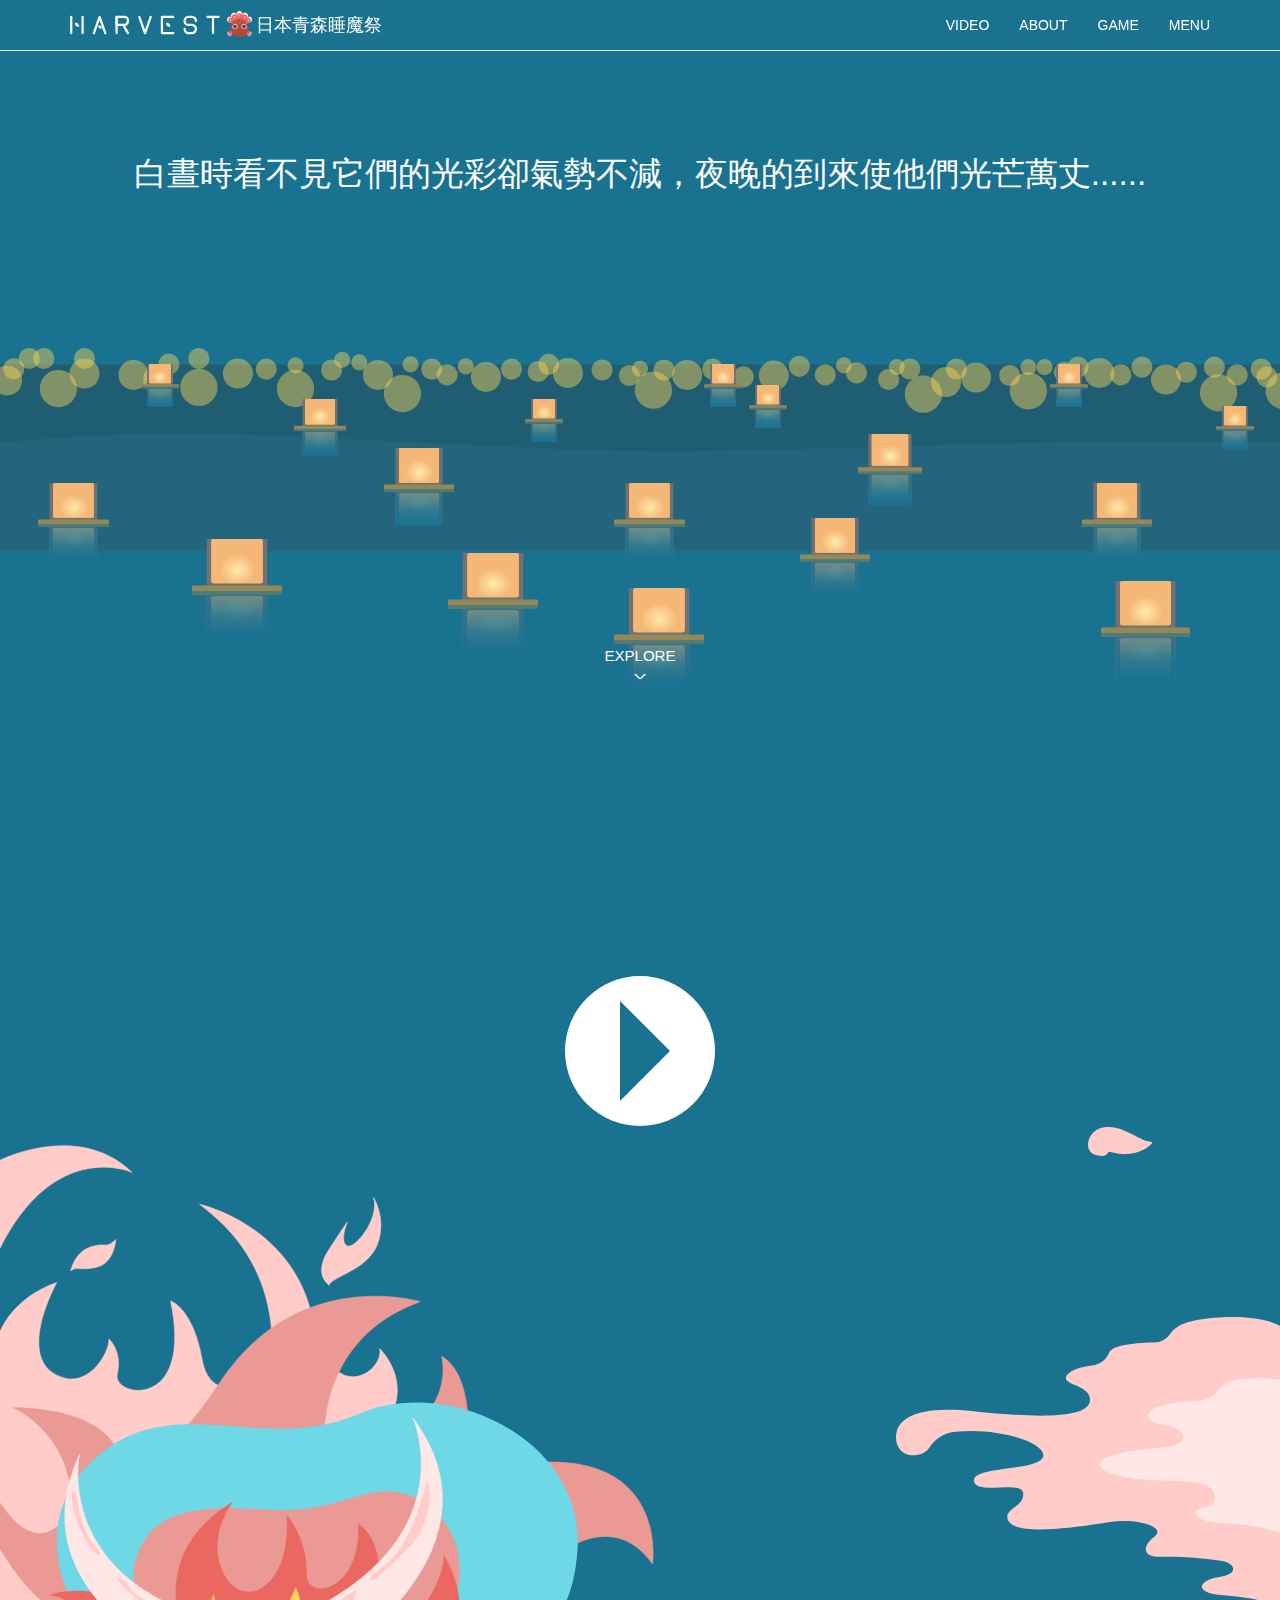
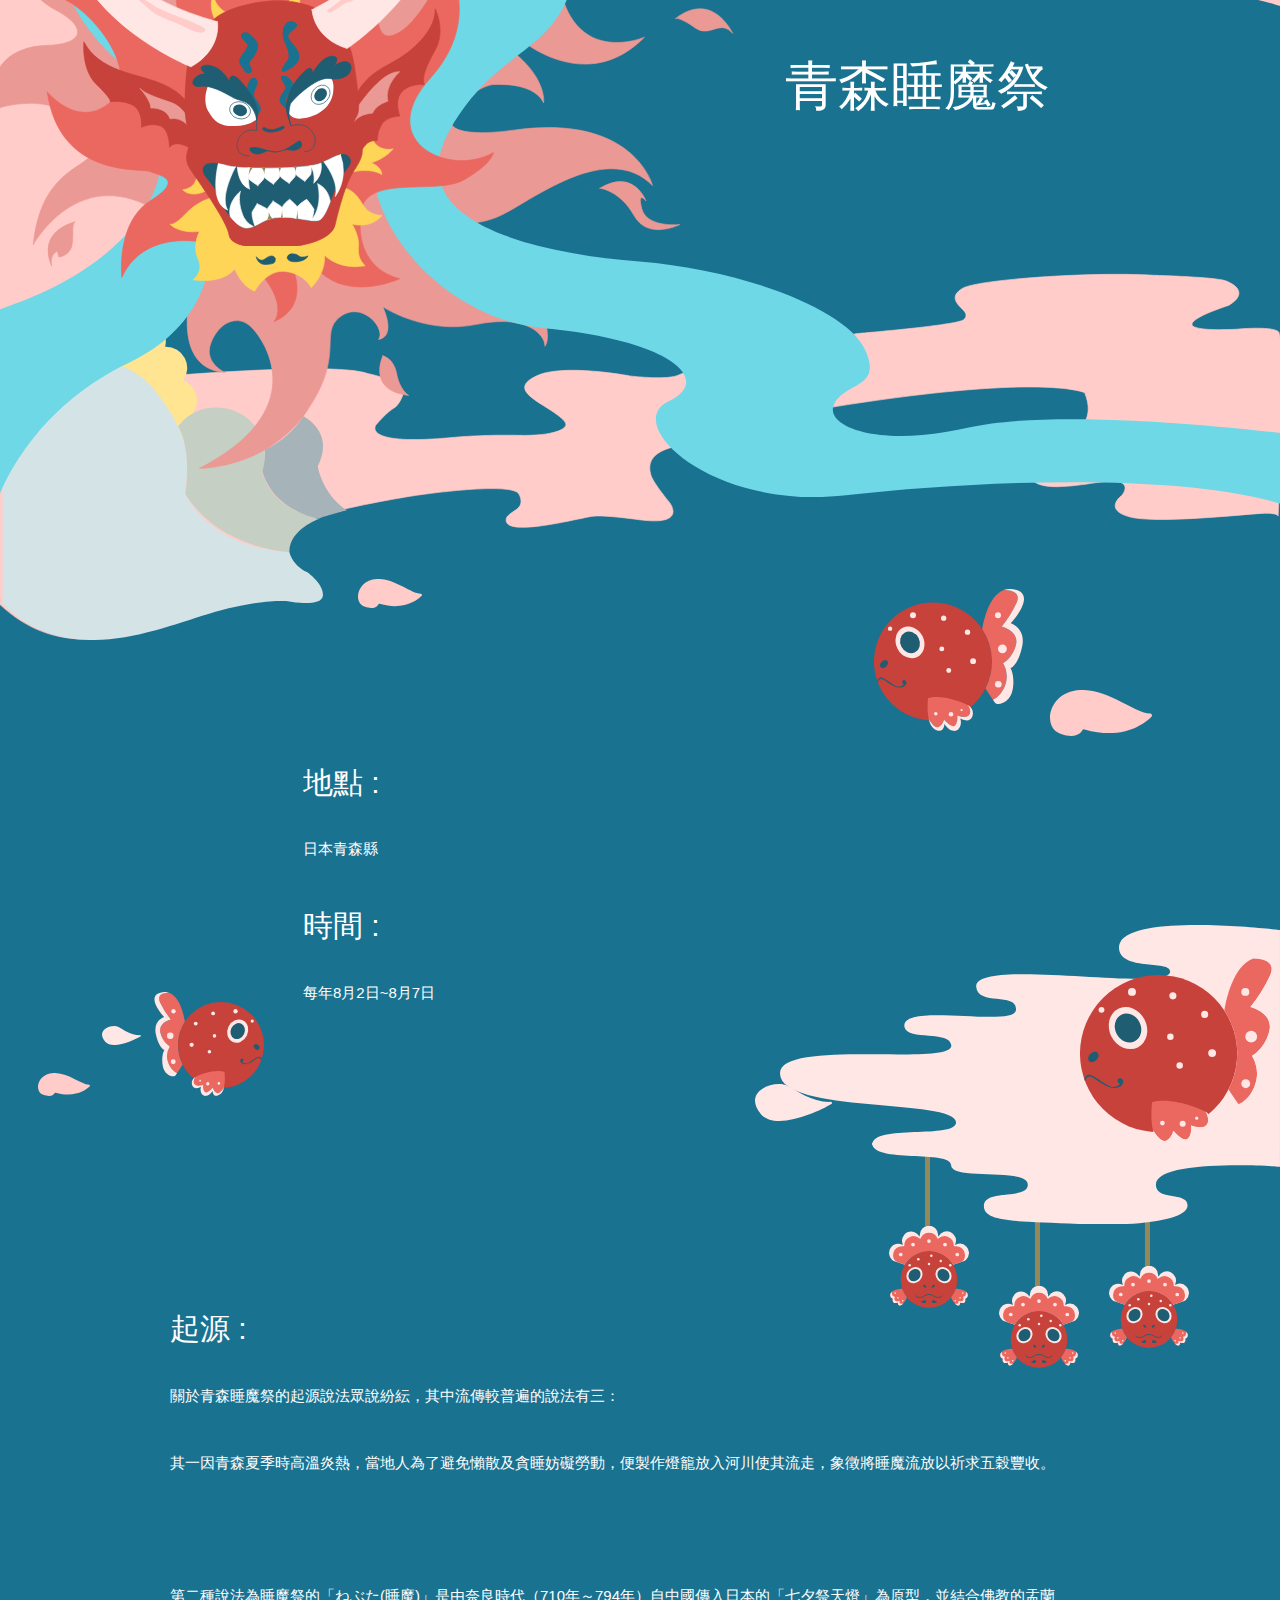
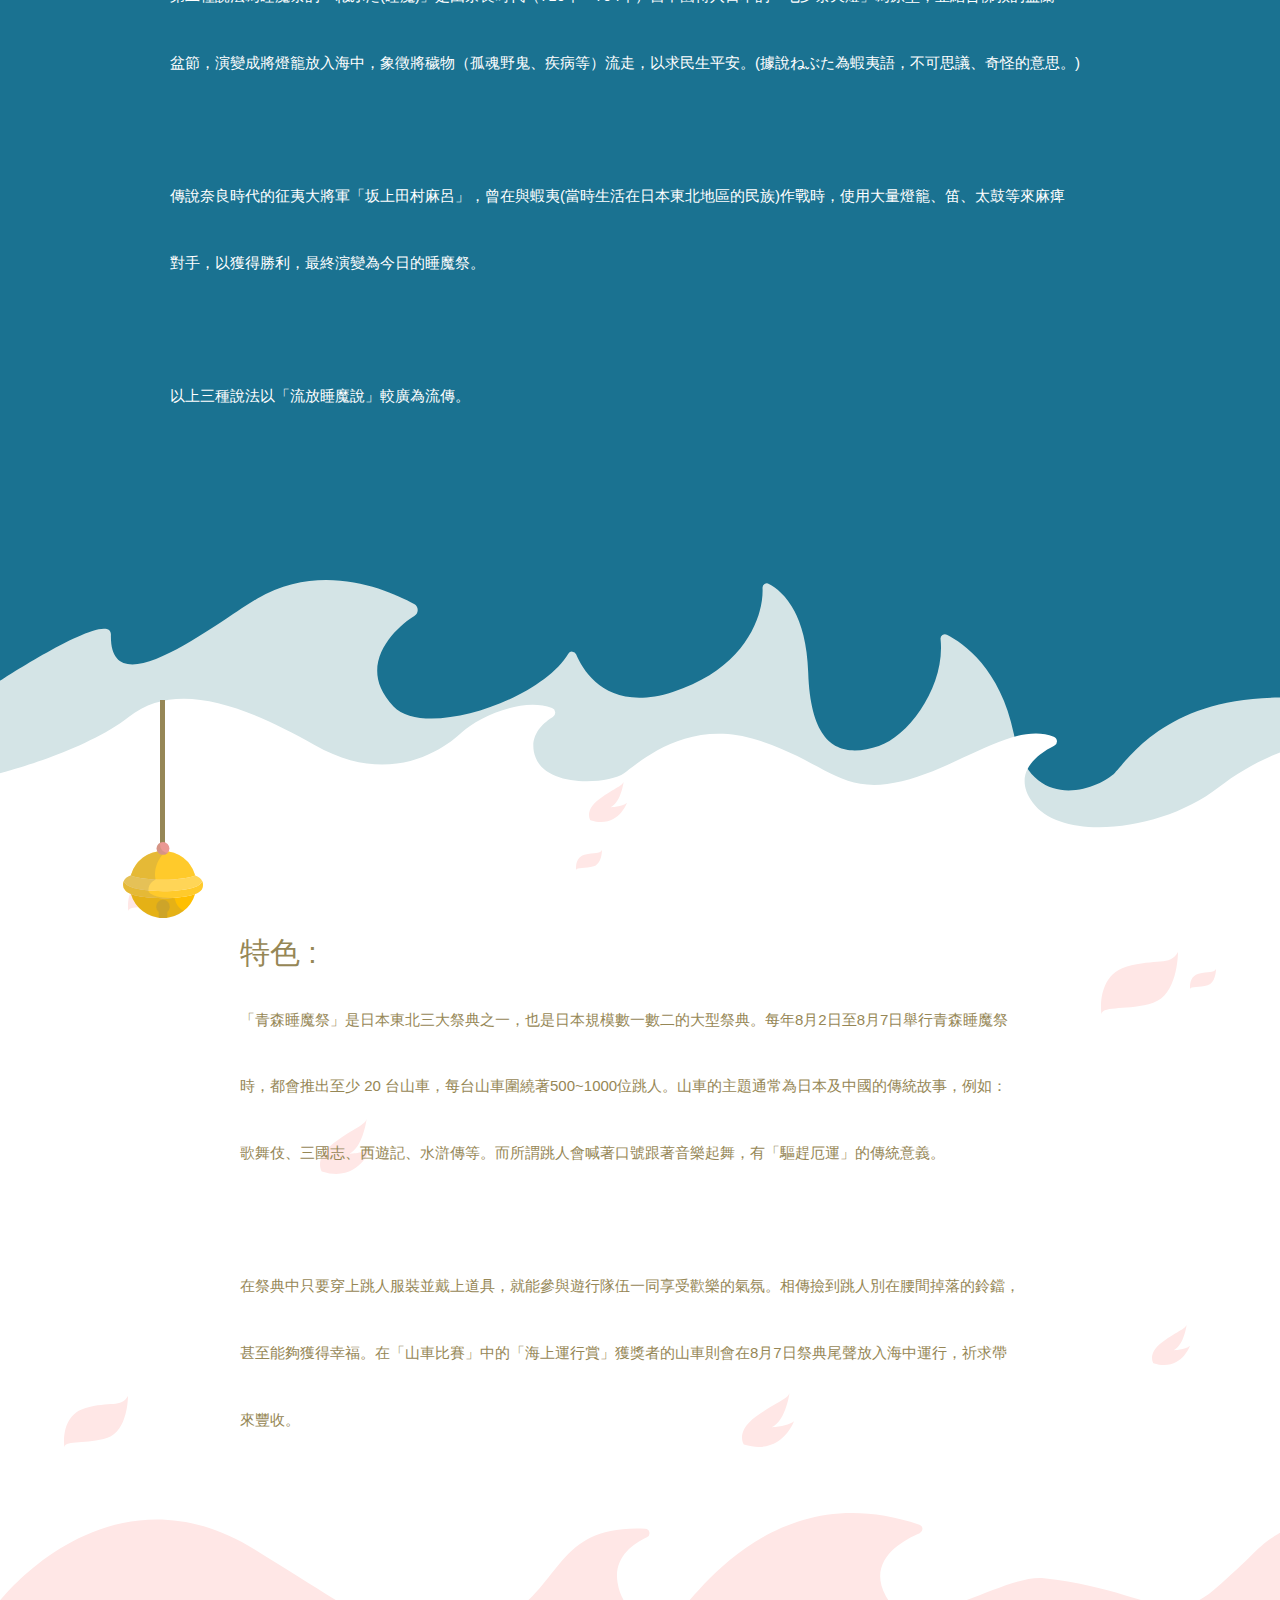
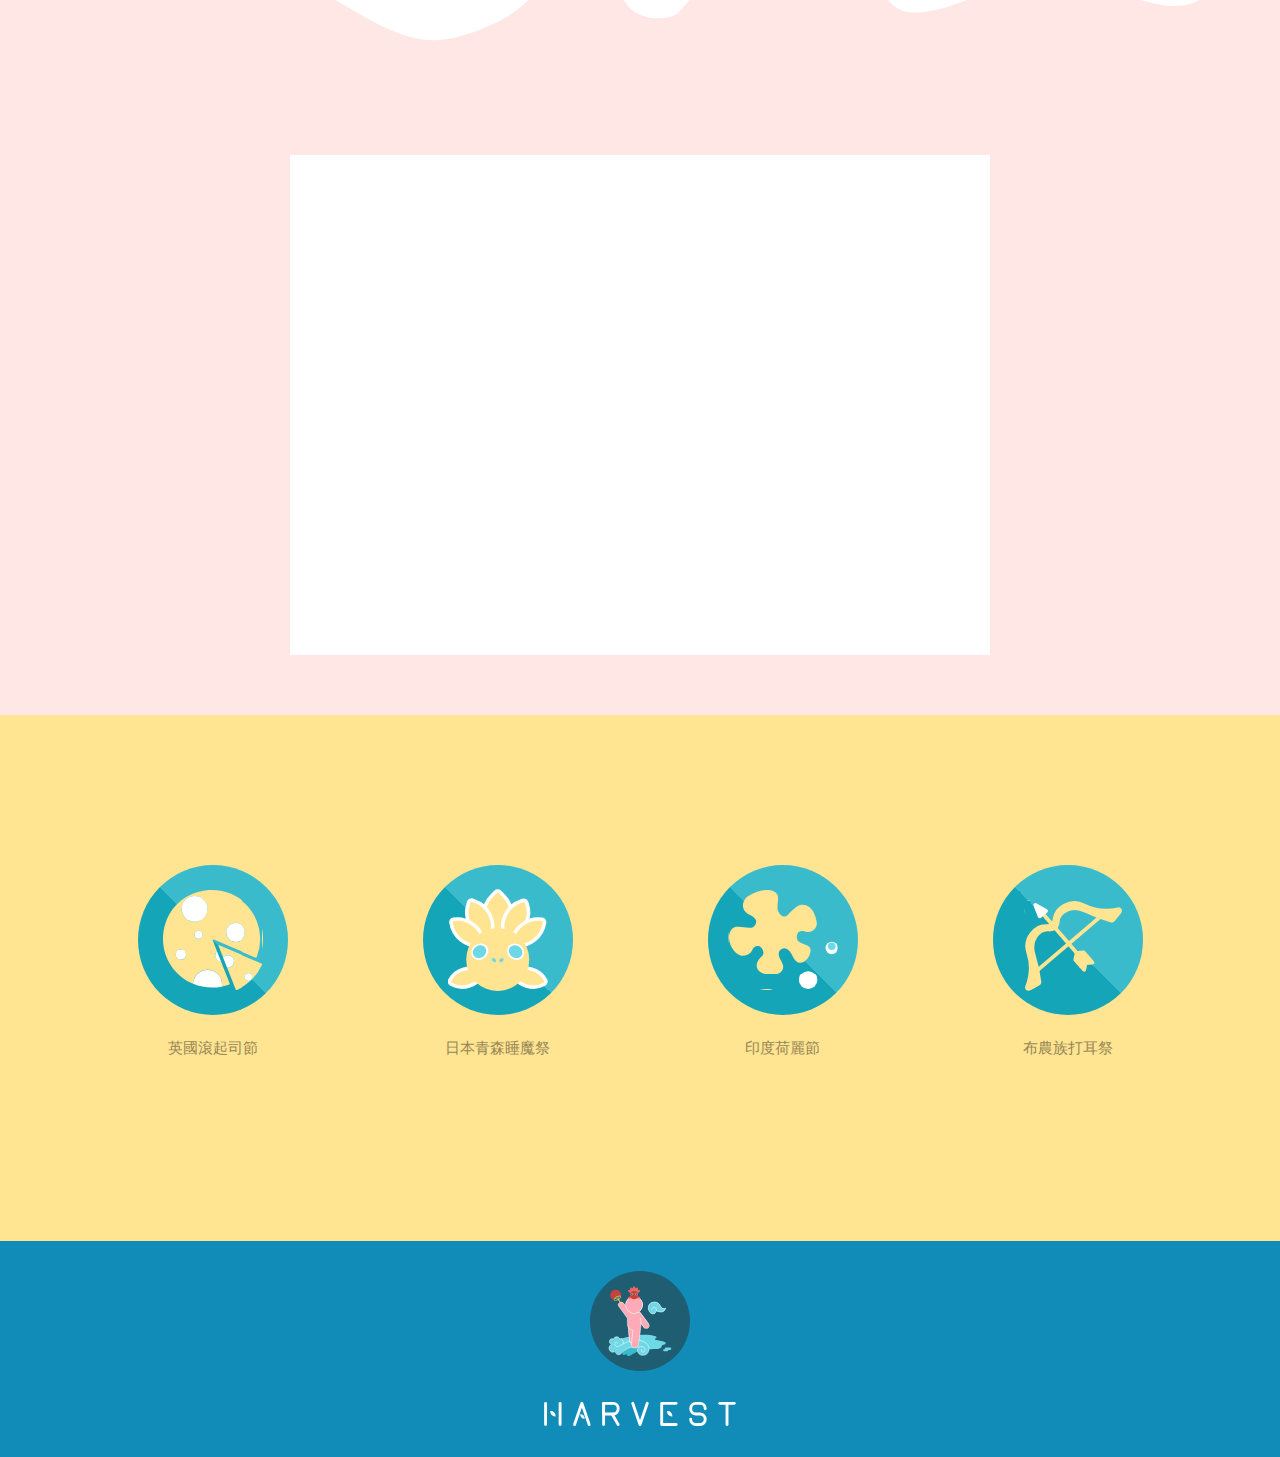
==== aptinet.html @ 7ea890f3 "harvest" ====
<!DOCTYPE html>
<html lang="en">
  <head>
    <meta charset="UTF-8"/>
    <meta name="viewport" content="width=device-width, initial-scale=1.0"/>
    <meta http-equiv="X-UA-Compatible" content="ie=edge"/>
    <title>aptinet_festival</title>
    <link rel="stylesheet" href="https://cdnjs.cloudflare.com/ajax/libs/twitter-bootstrap/3.3.7/css/bootstrap.min.css"/>
    <link rel="stylesheet" href="./style/style.css"/>
    <script src="https://cdnjs.cloudflare.com/ajax/libs/jquery/3.1.0/jquery.min.js"></script>
    <script src="https://cdnjs.cloudflare.com/ajax/libs/twitter-bootstrap/3.3.7/js/bootstrap.min.js"></script>
    <script type="text/javascript" src="./js/harvest.js"></script>
  </head>
  <body>
    <nav class="navbar navbar-default navbar-fixed-top at_top">
      <div class="container">
        <div class="navbar-header">
          <button class="navbar-toggle collapsed" type="button" data-toggle="collapse" data-target="#navbar" aria-expanded="false" aria-controls="navbar"><span class="sr-only">Toggle navigation</span><span class="icon-bar"></span><span class="icon-bar"></span><span class="icon-bar"></span></button><a class="navbar-brand" href="./index.html"><img class="logo" src="./image/logo.svg" alt=""/><img class="aptinet_logo" src="./image/goldenfish_latern.svg" alt=""/>
            <div class="festival">日本青森睡魔祭</div></a>
        </div>
        <div class="navbar-collapse collapse" id="navbar">
          <ul class="nav navbar-nav navbar-right">
            <li><a href="#section_aptinet_video">VIDEO</a></li>
            <li><a href="#section_aptinet_about">ABOUT</a><span class="sr-only">(current)</span></li>
            <li><a href="#section_aptinet_game">GAME</a></li>
            <li><a href="#section_aptinet_menu">MENU</a></li>
          </ul>
        </div>
      </div>
    </nav>
    <header id="header_aptinet_index">
      <div class="container">
        <div class="leading">白晝時看不見它們的光彩卻氣勢不減，夜晚的到來使他們光芒萬丈......</div><img class="water_latern water_latern_big w_l1" src="./image/water_latern.svg" alt=""/><img class="water_latern water_latern_big w_l2" src="./image/water_latern.svg" alt=""/><img class="water_latern water_latern_big w_l3" src="./image/water_latern.svg" alt=""/><img class="water_latern water_latern_big w_l4" src="./image/water_latern.svg" alt=""/><img class="water_latern water_latern_medium w_l5" src="./image/water_latern.svg" alt=""/><img class="water_latern water_latern_medium w_l6" src="./image/water_latern.svg" alt=""/><img class="water_latern water_latern_medium w_l7" src="./image/water_latern.svg" alt=""/><img class="water_latern water_latern_medium w_l8" src="./image/water_latern.svg" alt=""/><img class="water_latern water_latern_medium w_l9" src="./image/water_latern.svg" alt=""/><img class="water_latern water_latern_medium w_l10" src="./image/water_latern.svg" alt=""/><img class="water_latern water_latern_small w_l11" src="./image/water_latern.svg" alt=""/><img class="water_latern water_latern_small w_l12" src="./image/water_latern.svg" alt=""/><img class="water_latern water_latern_small w_l13" src="./image/water_latern.svg" alt=""/><img class="water_latern water_latern_small w_l14" src="./image/water_latern.svg" alt=""/><img class="water_latern water_latern_small w_l15" src="./image/water_latern.svg" alt=""/><img class="water_latern water_latern_small w_l16" src="./image/water_latern.svg" alt=""/><img class="water_latern water_latern_small w_l17" src="./image/water_latern.svg" alt=""/>
        <div class="explore at_top">EXPLORE</div>
      </div><img class="aptinet_header_bottom" src="./image/aptinet_header_bottom.svg" alt=""/>
    </header>
    <section id="section_aptinet_video">
      <div class="container">
        <div class="video">
          <div class="play_btn">
            <div class="tri"></div>
          </div>
        </div><img class="petal" src="./image/petal.svg" alt=""/>
      </div>
    </section>
    <section id="section_aptinet_about">
      <div class="container">
        <div class="title aptinet">青森睡魔祭</div>
      </div><img class="aptinet_about_bottom" src="./image/aptinet_about_bottom.svg" alt=""/><img class="nebutasai" src="./image/nebutasai.svg" alt=""/><img id="nebutasai_face" src="./image/nebutasai_face_right.svg" alt=""/>
    </section>
    <section id="section_aptinet_intro">
      <div class="container"><img class="petal_intro1" src="./image/petal.svg" alt=""/><img class="petal_intro2" src="./image/petal.svg" alt=""/><img class="petal_intro3" src="./image/petal.svg" alt=""/><img class="petal_intro4" src="./image/petal1.svg" alt=""/><img class="petal_intro5" src="./image/petal1.svg" alt=""/><img class="aptinet_intro_bottom" src="./image/aptinet_intro_bottom.svg" alt=""/><img class="aptinet_goldenfish_r" src="./image/aptinet_goldenfish_r.svg" alt=""/><img class="aptinet_goldenfish_r1" src="./image/aptinet_goldenfish_r.svg" alt=""/><img class="aptinet_goldenfish_l" src="./image/aptinet_goldenfish_l.svg" alt=""/>
        <div class="aptinet_intro">
          <div class="title">地點 : </div>
          <p>日本青森縣</p>
          <div class="title">時間 :</div>
          <p>每年8月2日~8月7日</p>
        </div>
      </div>
    </section>
    <section id="section_aptinet_origin">
      <div class="container">
        <div class="latern latern_first">
          <div class="rope"></div>
          <div class="bright first_bright"></div>
          <div class="bright second_bright"></div><img class="goldenfish_latern" src="./image/goldenfish_latern.svg" alt=""/>
        </div>
        <div class="latern latern_second">
          <div class="rope"></div>
          <div class="bright first_bright"></div>
          <div class="bright second_bright"></div><img class="goldenfish_latern" src="./image/goldenfish_latern.svg" alt=""/>
        </div>
        <div class="latern latern_third">
          <div class="rope"></div>
          <div class="bright first_bright"></div>
          <div class="bright second_bright"></div><img class="goldenfish_latern" src="./image/goldenfish_latern.svg" alt=""/>
        </div><img class="aptinet_origin_top" src="./image/aptinet_origin_top.svg" alt=""/>
        <div class="aptinet_origin">
          <div class="title">起源 : </div>
          <p>關於青森睡魔祭的起源說法眾說紛紜，其中流傳較普遍的說法有三：<br/>其一因青森夏季時高溫炎熱，當地人為了避免懶散及貪睡妨礙勞動，便製作燈籠放入河川使其流走，象徵將睡魔流放以祈求五穀豐收。 <br/><br/>第二種說法為睡魔祭的「ねぶた(睡魔)」是由奈良時代（710年～794年）自中國傳入日本的「七夕祭天燈」為原型，並結合佛教的盂蘭<br/>盆節，演變成將燈籠放入海中，象徵將穢物（孤魂野鬼、疾病等）流走，以求民生平安。(據說ねぶた為蝦夷語，不可思議、奇怪的意思。)<br/><br/>傳說奈良時代的征夷大將軍「坂上田村麻呂」，曾在與蝦夷(當時生活在日本東北地區的民族)作戰時，使用大量燈籠、笛、太鼓等來麻痺<br/>對手，以獲得勝利，最終演變為今日的睡魔祭。<br/><br/>以上三種說法以「流放睡魔說」較廣為流傳。</p>
        </div>
      </div><img class="aptinet_origin_bottom" src="./image/aptinet_origin_bottom.svg" alt=""/>
    </section>
    <section id="section_aptinet_feature"><img class="aptinet_feature_petal1" src="./image/aptinet_feature_petal-1.svg" alt=""/><img class="aptinet_feature_petal2" src="./image/aptinet_feature_petal-1.svg" alt=""/><img class="aptinet_feature_petal3" src="./image/aptinet_feature_petal-1.svg" alt=""/><img class="aptinet_feature_petal4" src="./image/aptinet_feature_petal-1.svg" alt=""/><img class="aptinet_feature_petal5" src="./image/aptinet_feature_petal-1.svg" alt=""/><img class="aptinet_feature_petal6" src="./image/aptinet_feature_petal-2.svg" alt=""/><img class="aptinet_feature_petal7" src="./image/aptinet_feature_petal-2.svg" alt=""/><img class="aptinet_feature_petal8" src="./image/aptinet_feature_petal-2.svg" alt=""/><img class="aptinet_feature_petal9" src="./image/aptinet_feature_petal-2.svg" alt=""/>
      <div class="aptinet_bell">
        <div class="rope_bell"></div><img class="ring_bell" src="./image/ring_bell.svg" alt=""/>
      </div>
      <div class="container">
        <div class="aptinet_feature">
          <div class="title">特色 : </div>
          <p>「青森睡魔祭」是日本東北三大祭典之一，也是日本規模數一數二的大型祭典。每年8月2日至8月7日舉行青森睡魔祭<br/>時，都會推出至少 20 台山車，每台山車圍繞著500~1000位跳人。山車的主題通常為日本及中國的傳統故事，例如：<br/>歌舞伎、三國志、西遊記、水滸傳等。而所謂跳人會喊著口號跟著音樂起舞，有「驅趕厄運」的傳統意義。<br/><br/>在祭典中只要穿上跳人服裝並戴上道具，就能參與遊行隊伍一同享受歡樂的氣氛。相傳撿到跳人別在腰間掉落的鈴鐺，<br/>甚至能夠獲得幸福。在「山車比賽」中的「海上運行賞」獲獎者的山車則會在8月7日祭典尾聲放入海中運行，祈求帶<br/>來豐收。</p>
        </div>
      </div><img class="aptinet_feature_bottom" src="./image/aptinet_feature_bottom.svg" alt=""/>
    </section>
    <section id="section_aptinet_game">
      <div class="game"></div>
    </section>
    <section id="section_aptinet_menu">
      <div class="container">
        <div class="col-sm-3"><a href="cheese.html">
            <div class="menu">
              <div class="cheese_menu"></div>
            </div></a>
          <p>英國滾起司節</p>
        </div>
        <div class="col-sm-3"><a href="aptinet.html">
            <div class="menu">
              <div class="aptinet_menu"></div>
            </div></a>
          <p>日本青森睡魔祭</p>
        </div>
        <div class="col-sm-3"><a href="holi.html">
            <div class="menu">
              <div class="holi_menu"></div>
            </div></a>
          <p>印度荷麗節</p>
        </div>
        <div class="col-sm-3"><a href="mala.html">
            <div class="menu">
              <div class="mala_menu"></div>
            </div></a>
          <p>布農族打耳祭</p>
        </div>
      </div>
    </section>
    <footer id="aptinet_footer">
      <div class="aptinet_footer_logo footer_logo"><img class="aptinet_footer" src="./image/menu_aptinet_hover-10.svg" alt=""/></div><img class="footer" src="./image/logo.svg" alt=""/>
    </footer>
  </body>
</html>
---- style/style.css ----
@charset "UTF-8";
html, body {
  margin: 0;
  overflow-x: hidden;
}

* {
  font-family: '源柔ゴシックX', sans-serif;
}

.title {
  font-size: 30px;
  line-height: 50pt;
}

p {
  font-size: 15px;
  line-height: 50pt;
}

* header#header_mala_index {
  display: block;
}

.cloud {
  position: absolute;
  -webkit-animation: cloud 5s infinite linear;
          animation: cloud 5s infinite linear;
}

header#header_cheese_index {
  background-color: #6ed8e6;
  position: relative;
  text-align: center;
}

header#header_cheese_index .cloud1 {
  width: 15%;
  top: 0%;
  -webkit-animation-delay: -0.3s;
          animation-delay: -0.3s;
}

header#header_cheese_index .cloud2 {
  width: 20%;
  top: 8%;
  -webkit-transform: rotate(180deg);
          transform: rotate(180deg);
  -webkit-animation-delay: -2s;
          animation-delay: -2s;
}

header#header_cheese_index .cloud3 {
  width: 15%;
  top: 35%;
  -webkit-animation-delay: -1s;
          animation-delay: -1s;
}

header#header_cheese_index .cheese_header_bottom {
  width: 100%;
}

.explore {
  position: absolute;
  left: 50%;
  top: 50%;
  -webkit-transform: translate(-50%, -50%);
          transform: translate(-50%, -50%);
  top: 95%;
  color: #ffffff;
  font-size: 15px;
  opacity: 0;
  -webkit-transition: 0.5s;
  transition: 0.5s;
}

.explore::after {
  content: "V";
  display: block;
  -webkit-transform: scaleX(1.2) scaleY(0.5);
          transform: scaleX(1.2) scaleY(0.5);
}

@-webkit-keyframes upin {
  0% {
    bottom: -100px;
  }
  100% {
    bottom: 0px;
  }
}

@keyframes upin {
  0% {
    bottom: -100px;
  }
  100% {
    bottom: 0px;
  }
}

.explore.at_top {
  opacity: 1;
}

.leading {
  color: #ffffff;
  padding: 150px 0px;
  font-size: 25pt;
}

nav.navbar {
  -webkit-transition: 0.5s;
  transition: 0.5s;
}

nav.navbar a {
  -webkit-transition: 0.5s;
  transition: 0.5s;
}

.navbar-default {
  background-color: #6ed8e6;
}

nav.navbar.at_top {
  background-color: transparent;
}

nav.navbar.at_top a, nav.navbar.at_top a:visited {
  color: white;
}

.navbar-brand {
  position: relative;
}

.logo {
  width: 50%;
}

.cheese_logo {
  width: 30px;
  position: absolute;
  top: 15px;
  left: 50.5%;
}

.aptinet_logo {
  width: 25px;
  position: absolute;
  top: 11px;
  left: 52%;
}

.festival {
  position: absolute;
  top: 15px;
  left: 61%;
  color: #ffffff;
}

section {
  padding: 60px;
  position: relative;
}

section#section_cheese_video {
  background-color: #6ed8e6;
  padding: 0;
}

section#section_cheese_video .cheese_video_tree_left, section#section_cheese_video .cheese_video_tree_right {
  width: 13.9%;
  position: absolute;
  bottom: -3px;
}

section#section_cheese_video .cheese_video_tree_right {
  width: 21.2%;
  right: 0;
}

.video {
  padding: 350px 0px;
}

.play_btn {
  width: 150px;
  height: 150px;
  border-radius: 50%;
  background-color: #ffffff;
  position: absolute;
  left: 50%;
  top: 50%;
  -webkit-transform: translate(-50%, -50%);
          transform: translate(-50%, -50%);
}

.play_btn .tri {
  border-right: 50px solid transparent;
  border-left: 50px solid #1a7291;
  border-bottom: 50px solid transparent;
  border-top: 50px solid transparent;
  position: absolute;
  left: 50%;
  top: 50%;
  -webkit-transform: translate(-20%, -50%);
          transform: translate(-20%, -50%);
}

section#section_cheese_about {
  background-color: #6ed8e6;
  padding: 0;
  position: relative;
}

section#section_cheese_about .cheese_about_bg {
  position: relative;
}

section#section_cheese_about .flyman {
  width: 15%;
  position: absolute;
  left: 40%;
  bottom: 40%;
}

section#section_cheese_about .cloud4 {
  width: 15%;
  top: 0;
  -webkit-animation-delay: -0.3s;
          animation-delay: -0.3s;
}

section#section_cheese_about .cloud5 {
  width: 13%;
  top: 30%;
  -webkit-animation-delay: -1s;
          animation-delay: -1s;
}

section#section_cheese_about .cloud6 {
  width: 20%;
  top: 0%;
  -webkit-animation-delay: -1.8s;
          animation-delay: -1.8s;
}

@-webkit-keyframes cloud {
  0% {
    left: 0%;
    opacity: 0;
  }
  100% {
    left: 100%;
    opacity: 1;
  }
}

@keyframes cloud {
  0% {
    left: 0%;
    opacity: 0;
  }
  100% {
    left: 100%;
    opacity: 1;
  }
}

section#section_cheese_intro {
  background-color: #6ed8e6;
  padding: 0;
}

section#section_cheese_intro .cheese_intro_bg {
  position: relative;
}

section#section_cheese_intro .cloud7 {
  width: 10%;
  -webkit-animation-delay: -1.5s;
          animation-delay: -1.5s;
}

section#section_cheese_intro .cloud8 {
  width: 15%;
  top: 25%;
  -webkit-animation-delay: -2.3s;
          animation-delay: -2.3s;
}

section#section_cheese_intro .cheese_intro_place {
  position: absolute;
  top: 10%;
  left: 20%;
  color: #ffffff;
}

section#section_cheese_intro .cheese_intro_time {
  position: absolute;
  top: 30%;
  left: 20%;
  color: #ffffff;
}

.cheese {
  position: absolute;
  width: 80px;
  height: 80px;
  border-radius: 50%;
  background-color: #ffe491;
  overflow: hidden;
}

.cheese .cheese_circle {
  border-radius: 50%;
  position: absolute;
  background-color: #eb6860;
}

.cheese .c1 {
  width: 20px;
  height: 20px;
  top: 30%;
  left: 10%;
}

.cheese .c2 {
  width: 30px;
  height: 30px;
  top: 50%;
  right: 20%;
}

.cheese .c3 {
  width: 30px;
  height: 30px;
  top: 0;
  right: 10%;
}

.cheese .line {
  position: absolute;
  left: 50%;
  top: 50%;
  -webkit-transform: translate(-50%, -50%);
          transform: translate(-50%, -50%);
  background-color: #c7423a;
  border: 5px solid #ffffff;
}

.cheese .l1 {
  width: 120px;
  height: 20px;
}

.cheese .l2 {
  width: 20px;
  height: 120px;
}

.scroll_cheese_intro {
  offset-path: path("M0,282.54s65-22.67,106.5-4c15.12,6.8,27,26.59,34.5,41.38,8.59,16.95,24.91,97,33,147.12,11.61,71.89,3,108.5,86,110.5s441.36-35.94,524-32,144.07-22,163.46-48.5,33-66,33-66,49.26-235.85,159-334.5c94.55-85,158.29,105,174,166,15.2,59.11,60.85,226.21,99.49,74.56,4.14-16.22,13.73-29.59,24.07-37.56,26.14-20.16,74.5-10.5,84.52,48.38,1,5.61,3.55,10.82,5.21,16.27,3.22,10.63,18.17,49.68,64.1,50");
  offset-distance: 0%;
  -webkit-animation: scroll_cheese_intro 5s infinite alternate linear;
          animation: scroll_cheese_intro 5s infinite alternate linear;
}

@-webkit-keyframes scroll_cheese_intro {
  0% {
    offset-distance: 0%;
  }
  100% {
    offset-distance: 100%;
    -webkit-transform: rotate(1800deg);
            transform: rotate(1800deg);
  }
}

@keyframes scroll_cheese_intro {
  0% {
    offset-distance: 0%;
  }
  100% {
    offset-distance: 100%;
    -webkit-transform: rotate(1800deg);
            transform: rotate(1800deg);
  }
}

section#section__cheese_origin {
  background-color: #1a7291;
  position: relative;
}

section#section__cheese_origin .cheese_origin {
  color: #ffffff;
  padding: 150px;
}

section#section__cheese_origin .cheese_origin_castle {
  position: absolute;
  width: 90%;
  bottom: 0;
  right: 0;
}

section#section__cheese_origin .scroll_cheese_origin {
  -webkit-animation: scroll_cheese_origin 4s infinite linear;
          animation: scroll_cheese_origin 4s infinite linear;
}

@-webkit-keyframes scroll_cheese_origin {
  0% {
    right: 10%;
    top: 12%;
    -webkit-transform: rotate(0deg);
            transform: rotate(0deg);
  }
  20% {
    right: 30%;
    top: 28%;
    -webkit-transform: rotate(-360deg);
            transform: rotate(-360deg);
  }
  40% {
    right: 10%;
    top: 35%;
    -webkit-transform: rotate(0deg);
            transform: rotate(0deg);
  }
  60% {
    right: 35%;
    top: 58%;
    -webkit-transform: rotate(-360deg);
            transform: rotate(-360deg);
  }
  62% {
    right: 35%;
    top: 61%;
  }
  80% {
    right: 20%;
    top: 73%;
    -webkit-transform: rotate(0deg);
            transform: rotate(0deg);
  }
  100% {
    right: -10%;
    top: 75%;
    -webkit-transform: rotate(540deg);
            transform: rotate(540deg);
  }
}

@keyframes scroll_cheese_origin {
  0% {
    right: 10%;
    top: 12%;
    -webkit-transform: rotate(0deg);
            transform: rotate(0deg);
  }
  20% {
    right: 30%;
    top: 28%;
    -webkit-transform: rotate(-360deg);
            transform: rotate(-360deg);
  }
  40% {
    right: 10%;
    top: 35%;
    -webkit-transform: rotate(0deg);
            transform: rotate(0deg);
  }
  60% {
    right: 35%;
    top: 58%;
    -webkit-transform: rotate(-360deg);
            transform: rotate(-360deg);
  }
  62% {
    right: 35%;
    top: 61%;
  }
  80% {
    right: 20%;
    top: 73%;
    -webkit-transform: rotate(0deg);
            transform: rotate(0deg);
  }
  100% {
    right: -10%;
    top: 75%;
    -webkit-transform: rotate(540deg);
            transform: rotate(540deg);
  }
}

section#section_cheese_feature {
  background-color: #1a7291;
  color: #ffffff;
}

section#section_cheese_feature .cheese_feature_top {
  position: absolute;
  top: -2.3px;
  right: 0;
  width: 90%;
}

section#section_cheese_feature .cheese_feature {
  margin: 10%;
  padding: 0px 120px;
}

section#section_cheese_feature .scroll_cheese_feature {
  -webkit-animation: scroll_cheese_feature 4s infinite alternate linear;
          animation: scroll_cheese_feature 4s infinite alternate linear;
}

@-webkit-keyframes scroll_cheese_feature {
  0% {
    left: 0%;
    bottom: 0%;
    -webkit-transform: rotate(0deg);
            transform: rotate(0deg);
  }
  100% {
    left: 100%;
    bottom: 0%;
    -webkit-transform: rotate(1800deg);
            transform: rotate(1800deg);
  }
}

@keyframes scroll_cheese_feature {
  0% {
    left: 0%;
    bottom: 0%;
    -webkit-transform: rotate(0deg);
            transform: rotate(0deg);
  }
  100% {
    left: 100%;
    bottom: 0%;
    -webkit-transform: rotate(1800deg);
            transform: rotate(1800deg);
  }
}

section#section_cheese_feature .cheese_feature_bottom {
  position: absolute;
  bottom: 0;
  left: 0;
  width: 100%;
}

section#section_cheese_game {
  background-color: #ffe7e6;
}

.game {
  width: 700px;
  height: 500px;
  background-color: #ffffff;
  margin-right: auto;
  margin-left: auto;
}

section#section_cheese_menu {
  background-color: #6ed8e6;
  padding: 150px;
}

.menu {
  position: relative;
  width: 150px;
  height: 150px;
  background: linear-gradient(45deg, #14a5b8 50%, #39bbcc 50%, #39bbcc 100%);
  border-radius: 50%;
  cursor: pointer;
  margin-right: auto;
  margin-left: auto;
}

.cheese_menu {
  position: absolute;
  left: 50%;
  top: 50%;
  -webkit-transform: translate(-50%, -50%);
          transform: translate(-50%, -50%);
  width: 100px;
  height: 100px;
  background-image: url(../image/menu_cheese-10.svg);
  -webkit-transition-duration: 0.3s;
          transition-duration: 0.3s;
}

.aptinet_menu {
  position: absolute;
  left: 50%;
  top: 50%;
  -webkit-transform: translate(-50%, -50%);
          transform: translate(-50%, -50%);
  width: 100px;
  height: 102px;
  background-image: url(../image/menu_aptinet-10.svg);
  -webkit-transition-duration: 0.3s;
          transition-duration: 0.3s;
}

.holi_menu {
  position: absolute;
  left: 50%;
  top: 50%;
  -webkit-transform: translate(-50%, -50%);
          transform: translate(-50%, -50%);
  width: 109px;
  height: 100px;
  background-image: url(../image/menu_holi-10.svg);
  -webkit-transition-duration: 0.3s;
          transition-duration: 0.3s;
}

.mala_menu {
  position: absolute;
  top: 60%;
  left: 60%;
  -webkit-transform: translate(-60%, -60%);
          transform: translate(-60%, -60%);
  width: 97px;
  height: 90.5px;
  background-image: url(../image/menu_mala-10.svg);
  -webkit-transition-duration: 0.3s;
          transition-duration: 0.3s;
}

.col-sm-3 {
  text-align: center;
  color: #ffffff;
}

.col-sm-3:hover .cheese_menu {
  width: 110px;
  height: 86px;
  background-image: url(../image/menu_cheese_hover-10.svg);
}

.col-sm-3:hover .aptinet_menu {
  left: 53%;
  width: 89px;
  height: 100px;
  background-image: url(../image/menu_aptinet_hover-10.svg);
}

.col-sm-3:hover .holi_menu {
  width: 130px;
  height: 70px;
  background-image: url(../image/menu_holi_hover-10.svg);
}

.col-sm-3:hover .mala_menu {
  position: absolute;
  left: 50%;
  top: 50%;
  -webkit-transform: translate(-50%, -50%);
          transform: translate(-50%, -50%);
  width: 67px;
  height: 108px;
  background-image: url(../image/menu_mala_hover-10.svg);
}

footer#footer_cheese {
  background-color: #ffe491;
  position: relative;
  padding-top: 30px;
}

.cheese_footer_logo {
  background-color: #6ed8e6;
}

.footer_logo {
  position: relative;
  width: 100px;
  height: 100px;
  background-color: #14a5b8;
  border-radius: 50%;
  margin-right: auto;
  margin-left: auto;
}

.cheese_footer {
  width: 70px;
  height: 70px;
  position: absolute;
  left: 50%;
  top: 50%;
  -webkit-transform: translate(-50%, -50%);
          transform: translate(-50%, -50%);
}

.footer {
  margin: 30px 50%;
  -webkit-transform: translateX(-50%);
          transform: translateX(-50%);
  width: 15%;
}

header#header_aptinet_index {
  background-color: #1a7291;
  position: relative;
  text-align: center;
}

header#header_aptinet_index .leading {
  padding: 150px 0px;
}

header#header_aptinet_index .aptinet_header_bottom {
  width: 100%;
  margin-bottom: 150px;
}

header#header_aptinet_index .water_latern {
  position: absolute;
}

header#header_aptinet_index .water_latern_big {
  width: 7%;
}

header#header_aptinet_index .water_latern_medium {
  width: 5.5%;
}

header#header_aptinet_index .water_latern_small {
  width: 3%;
}

header#header_aptinet_index .w_l1 {
  left: 15%;
  bottom: 9%;
}

header#header_aptinet_index .w_l2 {
  left: 35%;
  bottom: 7%;
}

header#header_aptinet_index .w_l3 {
  left: 48%;
  bottom: 2%;
}

header#header_aptinet_index .w_l4 {
  right: 7%;
  bottom: 3%;
}

header#header_aptinet_index .w_l5 {
  left: 3%;
  bottom: 20%;
}

header#header_aptinet_index .w_l6 {
  left: 30%;
  bottom: 25%;
}

header#header_aptinet_index .w_l7 {
  left: 48%;
  bottom: 20%;
}

header#header_aptinet_index .w_l8 {
  right: 32%;
  bottom: 15%;
}

header#header_aptinet_index .w_l9 {
  width: 5%;
  right: 28%;
  bottom: 28%;
}

header#header_aptinet_index .w_l10 {
  right: 10%;
  bottom: 20%;
}

header#header_aptinet_index .w_l11 {
  left: 11%;
  bottom: 42%;
}

header#header_aptinet_index .w_l12 {
  width: 4%;
  left: 23%;
  bottom: 35%;
}

header#header_aptinet_index .w_l13 {
  left: 41%;
  bottom: 37%;
}

header#header_aptinet_index .w_l14 {
  right: 42%;
  bottom: 42%;
}

header#header_aptinet_index .w_l15 {
  right: 38.5%;
  bottom: 39%;
}

header#header_aptinet_index .w_l16 {
  right: 15%;
  bottom: 42%;
}

header#header_aptinet_index .w_l17 {
  right: 2%;
  bottom: 36%;
}

section#section_aptinet_video {
  background-color: #1a7291;
  padding: 0;
}

section#section_aptinet_video .petal {
  width: 5%;
  position: absolute;
  right: 10%;
  bottom: 35%;
}

section#section_aptinet_about {
  background-color: #1a7291;
  position: relative;
  padding: 0;
}

section#section_aptinet_about .aptinet {
  position: absolute;
  color: #ffffff;
  font-size: 40pt;
  right: 18%;
  top: 30%;
}

section#section_aptinet_about .aptinet_about_bottom {
  position: absolute;
  width: 30%;
  right: 0;
  top: -10%;
}

section#section_aptinet_about .nebutasai {
  margin-top: -20%;
  width: 100%;
}

section#section_aptinet_about #nebutasai_face {
  position: absolute;
  width: 30%;
  left: 5%;
  top: 2%;
}

section#section_aptinet_intro {
  background-color: #1a7291;
  position: relative;
}

section#section_aptinet_intro .petal_intro1 {
  width: 5%;
  position: absolute;
  top: -12%;
  left: 28%;
}

section#section_aptinet_intro .petal_intro2 {
  width: 8%;
  position: absolute;
  top: 10%;
  right: 10%;
}

section#section_aptinet_intro .petal_intro3 {
  width: 4%;
  position: absolute;
  left: 3%;
  bottom: 10%;
}

section#section_aptinet_intro .petal_intro4 {
  width: 3%;
  position: absolute;
  left: 8%;
  bottom: 20%;
}

section#section_aptinet_intro .petal_intro5 {
  width: 6%;
  position: absolute;
  right: 35%;
  bottom: 5%;
}

section#section_aptinet_intro .aptinet_goldenfish_r {
  position: absolute;
  top: -10%;
  right: 20%;
  width: 150px;
  -webkit-animation: goldenfish_r 6s infinite linear;
          animation: goldenfish_r 6s infinite linear;
}

section#section_aptinet_intro .aptinet_goldenfish_r1 {
  position: absolute;
  bottom: 0%;
  right: 0;
  width: 200px;
  -webkit-animation: goldenfish_r 6s infinite linear;
          animation: goldenfish_r 6s infinite linear;
  -webkit-animation-delay: -8.5s;
          animation-delay: -8.5s;
}

section#section_aptinet_intro .aptinet_goldenfish_l {
  position: absolute;
  width: 110px;
  left: 12%;
  bottom: 10%;
  -webkit-animation: goldenfish_l 5s infinite linear;
          animation: goldenfish_l 5s infinite linear;
  -webkit-animation-delay: -0.8s;
          animation-delay: -0.8s;
}

section#section_aptinet_intro .aptinet_intro {
  position: relative;
  color: #ffffff;
  padding: 50px 20%;
}

section#section_aptinet_intro .aptinet_intro_bottom {
  position: absolute;
  right: 0;
  bottom: 0;
  width: 500px;
}

@-webkit-keyframes goldenfish_r {
  0% {
    right: 0;
    -webkit-transform: translateY(0px);
            transform: translateY(0px);
  }
  10% {
    -webkit-transform: translateY(10px);
            transform: translateY(10px);
  }
  20% {
    -webkit-transform: translateY(0px);
            transform: translateY(0px);
  }
  30% {
    -webkit-transform: translateY(10px);
            transform: translateY(10px);
  }
  40% {
    -webkit-transform: translateY(0px);
            transform: translateY(0px);
  }
  50% {
    -webkit-transform: translateY(10px);
            transform: translateY(10px);
  }
  60% {
    -webkit-transform: translateY(0px);
            transform: translateY(0px);
  }
  70% {
    -webkit-transform: translateY(10px);
            transform: translateY(10px);
  }
  80% {
    -webkit-transform: translateY(0px);
            transform: translateY(0px);
  }
  90% {
    -webkit-transform: translateY(10px);
            transform: translateY(10px);
  }
  100% {
    right: 100%;
    -webkit-transform: translateY(0px);
            transform: translateY(0px);
  }
}

@keyframes goldenfish_r {
  0% {
    right: 0;
    -webkit-transform: translateY(0px);
            transform: translateY(0px);
  }
  10% {
    -webkit-transform: translateY(10px);
            transform: translateY(10px);
  }
  20% {
    -webkit-transform: translateY(0px);
            transform: translateY(0px);
  }
  30% {
    -webkit-transform: translateY(10px);
            transform: translateY(10px);
  }
  40% {
    -webkit-transform: translateY(0px);
            transform: translateY(0px);
  }
  50% {
    -webkit-transform: translateY(10px);
            transform: translateY(10px);
  }
  60% {
    -webkit-transform: translateY(0px);
            transform: translateY(0px);
  }
  70% {
    -webkit-transform: translateY(10px);
            transform: translateY(10px);
  }
  80% {
    -webkit-transform: translateY(0px);
            transform: translateY(0px);
  }
  90% {
    -webkit-transform: translateY(10px);
            transform: translateY(10px);
  }
  100% {
    right: 100%;
    -webkit-transform: translateY(0px);
            transform: translateY(0px);
  }
}

@-webkit-keyframes goldenfish_l {
  0% {
    left: 0%;
    top: 30%;
    -webkit-transform: translateY(0px);
            transform: translateY(0px);
  }
  10% {
    -webkit-transform: translateY(10px);
            transform: translateY(10px);
  }
  20% {
    -webkit-transform: translateY(0px);
            transform: translateY(0px);
  }
  30% {
    -webkit-transform: translateY(10px);
            transform: translateY(10px);
  }
  40% {
    -webkit-transform: translateY(0px);
            transform: translateY(0px);
  }
  50% {
    top: 40%;
    -webkit-transform: translateY(10px);
            transform: translateY(10px);
  }
  60% {
    -webkit-transform: translateY(0px);
            transform: translateY(0px);
  }
  70% {
    -webkit-transform: translateY(10px);
            transform: translateY(10px);
  }
  80% {
    -webkit-transform: translateY(0px);
            transform: translateY(0px);
  }
  90% {
    -webkit-transform: translateY(10px);
            transform: translateY(10px);
  }
  100% {
    top: 45%;
    left: 100%;
    -webkit-transform: translateY(0px);
            transform: translateY(0px);
  }
}

@keyframes goldenfish_l {
  0% {
    left: 0%;
    top: 30%;
    -webkit-transform: translateY(0px);
            transform: translateY(0px);
  }
  10% {
    -webkit-transform: translateY(10px);
            transform: translateY(10px);
  }
  20% {
    -webkit-transform: translateY(0px);
            transform: translateY(0px);
  }
  30% {
    -webkit-transform: translateY(10px);
            transform: translateY(10px);
  }
  40% {
    -webkit-transform: translateY(0px);
            transform: translateY(0px);
  }
  50% {
    top: 40%;
    -webkit-transform: translateY(10px);
            transform: translateY(10px);
  }
  60% {
    -webkit-transform: translateY(0px);
            transform: translateY(0px);
  }
  70% {
    -webkit-transform: translateY(10px);
            transform: translateY(10px);
  }
  80% {
    -webkit-transform: translateY(0px);
            transform: translateY(0px);
  }
  90% {
    -webkit-transform: translateY(10px);
            transform: translateY(10px);
  }
  100% {
    top: 45%;
    left: 100%;
    -webkit-transform: translateY(0px);
            transform: translateY(0px);
  }
}

section#section_aptinet_origin {
  background-color: #1a7291;
  color: #ffffff;
  position: relative;
  padding: 0px;
}

section#section_aptinet_origin .aptinet_origin_top {
  position: absolute;
  width: 408px;
  right: 0;
  top: -3px;
}

section#section_aptinet_origin .latern_first {
  right: 350px;
  top: 0%;
}

section#section_aptinet_origin .latern_second {
  right: 240px;
  top: 60px;
}

section#section_aptinet_origin .latern_third {
  right: 130px;
  top: 40px;
}

section#section_aptinet_origin .latern {
  position: absolute;
  cursor: pointer;
}

section#section_aptinet_origin .latern .rope {
  width: 5px;
  height: 80px;
  background-color: #968756;
}

section#section_aptinet_origin .latern .bright {
  width: 60px;
  height: 60px;
  background-color: yellow;
  border-radius: 50%;
  position: absolute;
  -webkit-transform: translate(-43%, 40%);
          transform: translate(-43%, 40%);
  opacity: 0;
  -webkit-transition-duration: 0.5s;
          transition-duration: 0.5s;
}

section#section_aptinet_origin .latern .second_bright {
  width: 70px;
  height: 70px;
  -webkit-transform: translate(-45%, 30%);
          transform: translate(-45%, 30%);
  -webkit-transition-delay: 0.3s;
          transition-delay: 0.3s;
}

section#section_aptinet_origin .latern .goldenfish_latern {
  width: 80px;
  position: absolute;
  -webkit-transform: translateX(-45%);
          transform: translateX(-45%);
}

section#section_aptinet_origin .latern:hover .bright {
  opacity: 0.2;
}

section#section_aptinet_origin .latern:hover .goldenfish_latern {
  -webkit-filter: brightness(1.1);
          filter: brightness(1.1);
}

section#section_aptinet_origin .aptinet_origin {
  margin: 150px 100px;
}

section#section_aptinet_origin .aptinet_origin_bottom {
  height: 290px;
}

section#section_aptinet_feature {
  background-color: #ffffff;
  color: #968756;
  position: relative;
  padding: 0px;
}

section#section_aptinet_feature .aptinet_bell {
  position: absolute;
  top: -170px;
  left: 160px;
}

section#section_aptinet_feature .aptinet_bell .rope_bell {
  width: 5px;
  height: 150px;
  background-color: #968756;
  -webkit-transform-origin: top;
          transform-origin: top;
  -webkit-animation: rope_swing 6s linear infinite;
          animation: rope_swing 6s linear infinite;
}

section#section_aptinet_feature .aptinet_bell .ring_bell {
  width: 80px;
  height: 80px;
  position: absolute;
  left: 50%;
  top: 50%;
  -webkit-transform: translate(-50%, -50%);
          transform: translate(-50%, -50%);
  top: 120%;
  -webkit-animation: ring_swing 6s infinite linear;
          animation: ring_swing 6s infinite linear;
}

@-webkit-keyframes rope_swing {
  0% {
    -webkit-transform: rotate(0deg);
            transform: rotate(0deg);
  }
  20% {
    -webkit-transform: rotate(10deg);
            transform: rotate(10deg);
  }
  40% {
    -webkit-transform: rotate(-10deg);
            transform: rotate(-10deg);
  }
  50% {
    -webkit-transform: rotate(10deg);
            transform: rotate(10deg);
    opacity: 1;
  }
  55% {
    opacity: 0;
  }
  100% {
    opacity: 0;
  }
}

@keyframes rope_swing {
  0% {
    -webkit-transform: rotate(0deg);
            transform: rotate(0deg);
  }
  20% {
    -webkit-transform: rotate(10deg);
            transform: rotate(10deg);
  }
  40% {
    -webkit-transform: rotate(-10deg);
            transform: rotate(-10deg);
  }
  50% {
    -webkit-transform: rotate(10deg);
            transform: rotate(10deg);
    opacity: 1;
  }
  55% {
    opacity: 0;
  }
  100% {
    opacity: 0;
  }
}

@-webkit-keyframes ring_swing {
  0% {
    -webkit-transform: translate(-40px, -40px) rotate(0deg);
            transform: translate(-40px, -40px) rotate(0deg);
  }
  20% {
    -webkit-transform: translate(-70px, -38px) rotate(10deg);
            transform: translate(-70px, -38px) rotate(10deg);
  }
  40% {
    -webkit-transform: translate(-5px, -38px) rotate(-10deg);
            transform: translate(-5px, -38px) rotate(-10deg);
  }
  45% {
    -webkit-transform: translate(-40px, -40px) rotate(0deg);
            transform: translate(-40px, -40px) rotate(0deg);
    top: 120%;
    left: 0;
  }
  60% {
    top: 750px;
    left: 0;
    -webkit-transform: rotate(20deg);
            transform: rotate(20deg);
  }
  70% {
    top: 680px;
    left: -50px;
    -webkit-transform: rotate(30deg);
            transform: rotate(30deg);
  }
  80% {
    top: 770px;
    left: -100px;
    -webkit-transform: rotate(40deg);
            transform: rotate(40deg);
  }
  90% {
    top: 800px;
    left: -150px;
  }
  100% {
    top: 1000px;
    left: -300px;
  }
}

@keyframes ring_swing {
  0% {
    -webkit-transform: translate(-40px, -40px) rotate(0deg);
            transform: translate(-40px, -40px) rotate(0deg);
  }
  20% {
    -webkit-transform: translate(-70px, -38px) rotate(10deg);
            transform: translate(-70px, -38px) rotate(10deg);
  }
  40% {
    -webkit-transform: translate(-5px, -38px) rotate(-10deg);
            transform: translate(-5px, -38px) rotate(-10deg);
  }
  45% {
    -webkit-transform: translate(-40px, -40px) rotate(0deg);
            transform: translate(-40px, -40px) rotate(0deg);
    top: 120%;
    left: 0;
  }
  60% {
    top: 750px;
    left: 0;
    -webkit-transform: rotate(20deg);
            transform: rotate(20deg);
  }
  70% {
    top: 680px;
    left: -50px;
    -webkit-transform: rotate(30deg);
            transform: rotate(30deg);
  }
  80% {
    top: 770px;
    left: -100px;
    -webkit-transform: rotate(40deg);
            transform: rotate(40deg);
  }
  90% {
    top: 800px;
    left: -150px;
  }
  100% {
    top: 1000px;
    left: -300px;
  }
}

section#section_aptinet_feature .aptinet_feature_petal1 {
  position: absolute;
  width: 5%;
  left: 5%;
  bottom: 30%;
}

section#section_aptinet_feature .aptinet_feature_petal2 {
  position: absolute;
  width: 4%;
  top: 0;
  left: 10%;
}

section#section_aptinet_feature .aptinet_feature_petal3 {
  position: absolute;
  width: 2%;
  top: -20px;
  left: 45%;
}

section#section_aptinet_feature .aptinet_feature_petal4 {
  position: absolute;
  width: 6%;
  right: 8%;
  top: 10%;
}

section#section_aptinet_feature .aptinet_feature_petal5 {
  position: absolute;
  width: 2%;
  right: 5%;
  top: 12%;
}

section#section_aptinet_feature .aptinet_feature_petal6 {
  position: absolute;
  width: 4%;
  left: 25%;
  top: 30%;
}

section#section_aptinet_feature .aptinet_feature_petal7 {
  position: absolute;
  width: 3%;
  left: 46%;
  top: -90px;
}

section#section_aptinet_feature .aptinet_feature_petal8 {
  position: absolute;
  width: 4%;
  right: 38%;
  bottom: 30%;
}

section#section_aptinet_feature .aptinet_feature_petal9 {
  position: absolute;
  width: 3%;
  right: 7%;
  bottom: 40%;
}

section#section_aptinet_feature .aptinet_feature {
  position: relative;
  padding: 50px 50px;
}

section#section_aptinet_feature .aptinet_feature .title, section#section_aptinet_feature .aptinet_feature p {
  padding: 0px 120px;
}

section#section_aptinet_feature .aptinet_feature_bottom {
  bottom: 0;
}

section#section_aptinet_game {
  background-color: #ffe7e6;
}

section#section_aptinet_menu {
  background-color: #ffe491;
  padding: 150px 0px;
}

section#section_aptinet_menu p {
  color: #968756;
}

footer#aptinet_footer {
  background-color: #118cb8;
  padding-top: 30px;
}

footer#aptinet_footer .aptinet_footer_logo {
  background-color: #1f5d73;
}

footer#aptinet_footer .aptinet_footer {
  width: 70px;
  height: 70px;
  position: absolute;
  left: 50%;
  top: 50%;
  -webkit-transform: translate(-50%, -50%);
          transform: translate(-50%, -50%);
}

header#header_mala_index {
  background-color: #6ed8e6;
  text-align: center;
  position: relative;
}

header#header_mala_index .leading {
  position: relative;
  padding: 170px 0px;
  top: 50px;
}

header#header_mala_index .mala_dark_tree, header#header_mala_index .mala_light_tree {
  position: absolute;
  width: 14.5%;
}

header#header_mala_index .mala_dark_tree {
  bottom: 6%;
  left: 14.5%;
}

header#header_mala_index .mdt1 {
  left: 36.5%;
  bottom: 3%;
}

header#header_mala_index .mdt2 {
  left: 56%;
  bottom: 7%;
}

header#header_mala_index .mdt3 {
  left: 75%;
  bottom: 2%;
}

header#header_mala_index .mala_light_tree {
  bottom: 6%;
  left: 1%;
}

header#header_mala_index .mlt1 {
  left: 25%;
  bottom: 10%;
}

header#header_mala_index .mlt2 {
  left: 44%;
  bottom: 6%;
}

header#header_mala_index .mlt3 {
  left: 63.5%;
  bottom: 0%;
}

header#header_mala_index .mlt4 {
  left: 87%;
  bottom: 5%;
}

header#header_mala_index .mask {
  width: 100%;
  height: 90%;
  background-color: #6ed8e6;
  position: absolute;
  left: 0;
  opacity: 0.5;
}

header#header_mala_index .mala_hunter {
  width: 30%;
  position: absolute;
  bottom: -23%;
  left: -5%;
  z-index: 1;
}

header#header_mala_index .mala_deer {
  width: 15%;
  position: absolute;
  bottom: 19%;
  right: 5%;
}

header#header_mala_index .mala_header_bottom_light {
  position: absolute;
  bottom: 0;
  left: 0;
}

section#section_mala_video {
  background-color: #6ed8e6;
  z-index: 2;
}

section#section_mala_video .mala_video_bottom {
  position: absolute;
  bottom: 0;
  left: 0;
}

section#section_mala_video .mala_cloud1 {
  width: 15%;
  top: 20%;
  -webkit-animation-delay: -1.5s;
          animation-delay: -1.5s;
}

section#section_mala_video .mala_cloud2 {
  width: 10%;
  top: 5%;
  -webkit-animation-delay: -0.3s;
          animation-delay: -0.3s;
}

section#section_mala_video .mala_cloud3 {
  width: 16%;
  bottom: 8%;
  -webkit-animation-delay: -2s;
          animation-delay: -2s;
}

section#section_mala_about {
  background-color: #6ed8e6;
  padding: 0;
  position: relative;
}

section#section_mala_about .mala_about_bg1 {
  position: relative;
}

section#section_mala_about .mala_about_bg2 {
  position: absolute;
}

section#section_mala_about .mala_about_bg3 {
  position: absolute;
  bottom: 0;
  z-index: 5;
}

section#section_mala_about .mala_about_cloud {
  width: 10%;
  position: absolute;
  top: 20%;
  -webkit-animation: mala_about_cloud 4s infinite linear;
          animation: mala_about_cloud 4s infinite linear;
}

@-webkit-keyframes mala_about_cloud {
  0% {
    opacity: 0;
    left: 0;
  }
  100% {
    opacity: 1;
    left: 65%;
  }
}

@keyframes mala_about_cloud {
  0% {
    opacity: 0;
    left: 0;
  }
  100% {
    opacity: 1;
    left: 65%;
  }
}

section#section_mala_about .mala_about_hunter1 {
  width: 5%;
  position: absolute;
  -webkit-transition-duration: 0.5s;
          transition-duration: 0.5s;
}

section#section_mala_about .mala_about_hunter2 {
  width: 5%;
  position: absolute;
  -webkit-transition-duration: 0.8s;
          transition-duration: 0.8s;
}

section#section_mala_about .mala_about_hunter3 {
  width: 8%;
  position: absolute;
  -webkit-transform: rotate(45deg);
          transform: rotate(45deg);
  left: 14%;
  -webkit-transition-duration: 0.3s;
          transition-duration: 0.3s;
}

section#section_mala_about .mala_about_deer {
  width: 17.4%;
  height: 72%;
  position: absolute;
  bottom: 0;
  left: 50%;
  cursor: pointer;
  -webkit-transform: translateX(-50%);
          transform: translateX(-50%);
  background-image: url(../../image/mala_deer_lookback.svg);
}

section#section_mala_intro {
  background-color: #6ed8e6;
  position: relative;
  color: #1f5d73;
}

section#section_mala_intro .mala_intro_top {
  position: absolute;
  width: 63%;
  top: -3px;
  left: 45.5%;
  -webkit-transform: translateX(-50%);
          transform: translateX(-50%);
}

section#section_mala_intro .container {
  position: relative;
  padding: 350px 0px;
}

section#section_mala_intro .container .mala_intro {
  position: absolute;
  left: 50%;
  -webkit-transform: translateX(-50%);
          transform: translateX(-50%);
  top: 15%;
}

section#section_mala_intro .mala_intro_bottom {
  position: absolute;
  bottom: 0;
  left: 0;
}

section#section_mala_intro .mala_intro_tree1 {
  width: 8%;
  left: 5%;
  bottom: 0;
  position: absolute;
}

section#section_mala_intro .mala_intro_tree2 {
  width: 10%;
  left: -3%;
  bottom: 0;
  position: absolute;
}

section#section_mala_intro .mala_intro_tree3 {
  width: 8%;
  right: 10%;
  bottom: 0;
  position: absolute;
}

section#section_mala_intro .mala_intro_tree4 {
  width: 12%;
  right: -6%;
  bottom: 0;
  position: absolute;
}

section#section_mala_intro .mala_intro_tree5 {
  width: 10%;
  right: 3%;
  bottom: 0;
  position: absolute;
}

section#section_mala_intro .mala_intro_cloud1 {
  width: 15%;
}

section#section_mala_intro .mala_intro_cloud2 {
  top: 20%;
  width: 13%;
  -webkit-animation-delay: -1.5s;
          animation-delay: -1.5s;
}

section#section_mala_intro .mala_intro_cloud3 {
  width: 10%;
  bottom: 38%;
  -webkit-animation-delay: -1s;
          animation-delay: -1s;
}

section#section_mala_intro .mala_catcher {
  width: 6%;
  position: absolute;
  bottom: 4%;
  left: 19%;
  -webkit-animation: catcher 4s infinite linear;
          animation: catcher 4s infinite linear;
}

section#section_mala_intro .mala_meat {
  position: absolute;
  width: 8%;
  bottom: 20%;
  left: 18%;
  -webkit-animation: meat_falling 4s infinite linear;
          animation: meat_falling 4s infinite linear;
}

section#section_mala_intro .meat1 {
  -webkit-animation: meat_falling_down 5s infinite cubic-bezier(0.7, 0.5, 0.3, 0.1);
          animation: meat_falling_down 5s infinite cubic-bezier(0.7, 0.5, 0.3, 0.1);
}

section#section_mala_intro .meat2 {
  left: 60%;
  -webkit-animation-delay: -1.5s;
          animation-delay: -1.5s;
}

section#section_mala_intro .meat3 {
  left: 80%;
  -webkit-animation: meat_falling_down 6s infinite cubic-bezier(0.7, 0.5, 0.3, 0.1);
          animation: meat_falling_down 6s infinite cubic-bezier(0.7, 0.5, 0.3, 0.1);
  -webkit-animation-delay: -3s;
          animation-delay: -3s;
}

section#section_mala_intro .meat4 {
  left: 49%;
  -webkit-animation: meat_falling 4s infinite linear;
          animation: meat_falling 4s infinite linear;
  -webkit-animation-delay: -0.3s;
          animation-delay: -0.3s;
}

@-webkit-keyframes catcher {
  0% {
    left: 35%;
    -webkit-transform: translateY(0px);
            transform: translateY(0px);
  }
  10% {
    -webkit-transform: translateY(10px);
            transform: translateY(10px);
  }
  20% {
    -webkit-transform: translateY(0px);
            transform: translateY(0px);
  }
  30% {
    left: 61%;
    -webkit-transform: translateY(0px);
            transform: translateY(0px);
  }
  40% {
    -webkit-transform: translateY(0px);
            transform: translateY(0px);
  }
  45% {
    -webkit-transform: translateY(10px);
            transform: translateY(10px);
  }
  60% {
    left: 61%;
    -webkit-transform: translateY(10px);
            transform: translateY(10px);
  }
  70% {
    left: 50%;
    -webkit-transform: translateY(0px);
            transform: translateY(0px);
  }
  75% {
    -webkit-transform: translateY(10px);
            transform: translateY(10px);
  }
  85% {
    left: 50%;
  }
  100% {
    left: 35%;
    -webkit-transform: translateY(0px);
            transform: translateY(0px);
  }
}

@keyframes catcher {
  0% {
    left: 35%;
    -webkit-transform: translateY(0px);
            transform: translateY(0px);
  }
  10% {
    -webkit-transform: translateY(10px);
            transform: translateY(10px);
  }
  20% {
    -webkit-transform: translateY(0px);
            transform: translateY(0px);
  }
  30% {
    left: 61%;
    -webkit-transform: translateY(0px);
            transform: translateY(0px);
  }
  40% {
    -webkit-transform: translateY(0px);
            transform: translateY(0px);
  }
  45% {
    -webkit-transform: translateY(10px);
            transform: translateY(10px);
  }
  60% {
    left: 61%;
    -webkit-transform: translateY(10px);
            transform: translateY(10px);
  }
  70% {
    left: 50%;
    -webkit-transform: translateY(0px);
            transform: translateY(0px);
  }
  75% {
    -webkit-transform: translateY(10px);
            transform: translateY(10px);
  }
  85% {
    left: 50%;
  }
  100% {
    left: 35%;
    -webkit-transform: translateY(0px);
            transform: translateY(0px);
  }
}

@-webkit-keyframes meat_falling {
  0% {
    opacity: 0;
    bottom: 100%;
  }
  10% {
    opacity: 1;
  }
  80% {
    opacity: 1;
    bottom: 20%;
    opacity: 1;
  }
  93% {
    opacity: 0.9;
  }
  94% {
    opacity: 0;
  }
  100% {
    bottom: 20%;
    opacity: 0;
  }
}

@keyframes meat_falling {
  0% {
    opacity: 0;
    bottom: 100%;
  }
  10% {
    opacity: 1;
  }
  80% {
    opacity: 1;
    bottom: 20%;
    opacity: 1;
  }
  93% {
    opacity: 0.9;
  }
  94% {
    opacity: 0;
  }
  100% {
    bottom: 20%;
    opacity: 0;
  }
}

@-webkit-keyframes meat_falling_down {
  0% {
    opacity: 0;
    bottom: 100%;
  }
  10% {
    opacity: 1;
  }
  80% {
    opacity: 1;
    bottom: 10%;
    -webkit-transform: rotate(0deg);
            transform: rotate(0deg);
  }
  90% {
    bottom: 12%;
    -webkit-transform: rotate(-15deg);
            transform: rotate(-15deg);
  }
  91% {
    -webkit-transform: rotate(0deg);
            transform: rotate(0deg);
  }
  100% {
    -webkit-transform: rotate(15deg);
            transform: rotate(15deg);
    bottom: 10%;
  }
}

@keyframes meat_falling_down {
  0% {
    opacity: 0;
    bottom: 100%;
  }
  10% {
    opacity: 1;
  }
  80% {
    opacity: 1;
    bottom: 10%;
    -webkit-transform: rotate(0deg);
            transform: rotate(0deg);
  }
  90% {
    bottom: 12%;
    -webkit-transform: rotate(-15deg);
            transform: rotate(-15deg);
  }
  91% {
    -webkit-transform: rotate(0deg);
            transform: rotate(0deg);
  }
  100% {
    -webkit-transform: rotate(15deg);
            transform: rotate(15deg);
    bottom: 10%;
  }
}

section#section_mala_origin {
  background-color: #6ed8e6;
  color: #1f5d73;
}

section#section_mala_origin .mala_origin {
  margin: 150px 0px;
  padding: 0px 120px;
}

section#section_mala_origin .mala_origin_hunter {
  width: 20%;
  position: absolute;
  right: 10%;
  top: 0;
}

section#section_mala_feature {
  background-color: #6ed8e6;
  color: #1f5d73;
  padding: 0;
}

section#section_mala_feature .mala_feature_1, section#section_mala_feature .mala_feature_2 {
  position: relative;
  padding: 0px 120px;
}

section#section_mala_feature .mala_feature_2 {
  margin-top: 150px;
}

section#section_mala_feature .mala_feature_cloud1 {
  width: 15%;
  top: 10%;
}

section#section_mala_feature .mala_feature_cloud2 {
  width: 19%;
  top: 25%;
  -webkit-animation-delay: -1.8s;
          animation-delay: -1.8s;
}

section#section_mala_feature .mala_feature_cloud3 {
  width: 12%;
  top: 46%;
  -webkit-animation-delay: -0.5s;
          animation-delay: -0.5s;
}

section#section_mala_feature .mala_feature_cloud4 {
  width: 16%;
  top: 55%;
  -webkit-animation-delay: -2.5s;
          animation-delay: -2.5s;
}

section#section_mala_feature .mala_feature_cloud5 {
  width: 15%;
  top: 80%;
}

section#section_mala_feature .mala_origin_bottom {
  position: relative;
  width: 1520px;
}

section#section_mala_feature .mala_origin_tree {
  position: absolute;
  width: 3%;
}

section#section_mala_feature .tree1 {
  left: -10px;
  bottom: 260px;
}

section#section_mala_feature .tree2 {
  bottom: 110px;
  left: 180px;
}

section#section_mala_feature .tree3 {
  width: 2.5%;
  left: 250px;
  bottom: 100px;
}

section#section_mala_feature .tree4 {
  width: 2.5%;
  left: 310px;
  bottom: 120px;
}

section#section_mala_feature .tree5 {
  width: 2%;
  left: 400px;
  bottom: 100px;
}

section#section_mala_feature .tree6 {
  width: 2%;
  left: 650px;
  bottom: 30px;
}

section#section_mala_feature .tree7 {
  left: 700px;
  bottom: 20px;
}

section#section_mala_feature .tree8 {
  width: 2%;
  left: 1100px;
  bottom: 60px;
}

section#section_mala_feature .tree9 {
  width: 3.5%;
  left: 1170px;
  bottom: 60px;
}

section#section_mala_feature .tree10 {
  width: 2%;
  left: 1250px;
  bottom: 140px;
}

section#section_mala_feature .tree11 {
  width: 2.5%;
  left: 1300px;
  bottom: 160px;
}

section#section_mala_feature .tree12 {
  width: 2%;
  left: 1390px;
  bottom: 150px;
}

section#section_mala_feature .tree13 {
  left: 1445px;
  bottom: 110px;
}

section#section_mala_game {
  background-color: #39bbcc;
}

section#section_mala_menu {
  padding: 150px;
  background-color: #ffccc9;
}

section#section_mala_menu p {
  color: #1f5d73;
}

footer#footer_mala {
  background-color: #6ed8e6;
  padding-top: 50px;
}

footer#footer_mala .mala_footer_logo {
  background-color: #14a5b8;
}

footer#footer_mala .mala_footer {
  width: 70px;
  height: 70px;
  position: absolute;
  left: 50%;
  top: 50%;
  -webkit-transform: translate(-50%, -50%);
          transform: translate(-50%, -50%);
}

header#header_holi_index {
  background-color: #39bbcc;
  text-align: center;
  position: relative;
}

header#header_holi_index .leading {
  position: absolute;
  left: 50%;
  top: 50%;
  -webkit-transform: translate(-50%, -50%);
          transform: translate(-50%, -50%);
  top: 35%;
  width: 100%;
}

header#header_holi_index .holi_index_bg1 {
  bottom: 0;
}

header#header_holi_index .holi_index_bg {
  position: absolute;
  bottom: 0;
  left: 10%;
  width: 80%;
}

header#header_holi_index .explore {
  top: 65%;
}

section#section_holi_video {
  background-color: #39bbcc;
}

section#section_holi_about {
  background-color: #39bbcc;
  padding: 0;
  position: relative;
}

section#section_holi_about .holi_about_bg1 {
  position: relative;
}

section#section_holi_about .holi_about_front_rcloud {
  position: absolute;
  right: 0%;
  width: 22%;
  bottom: 13%;
}

section#section_holi_about .holi_about_front_lcloud {
  position: absolute;
  width: 56%;
  bottom: 13%;
  left: -3%;
}

section#section_holi_about .holi_about_back_cloud {
  position: absolute;
  width: 75%;
  right: 0;
  top: -10%;
}

section#section_holi_about .holi_man1 {
  position: absolute;
  width: 20%;
  right: 5%;
  top: 12%;
  -webkit-transform: rotate(-10deg);
          transform: rotate(-10deg);
}

section#section_holi_about .holi_man2 {
  position: absolute;
  left: 50%;
  top: 50%;
  -webkit-transform: translate(-50%, -50%);
          transform: translate(-50%, -50%);
  width: 15%;
  left: 47%;
}

section#section_holi_about .holi_man3 {
  position: absolute;
  width: 20%;
  right: 10%;
  bottom: 15%;
}

section#section_holi_about .holi_man4 {
  position: absolute;
  width: 20%;
  left: 6%;
  bottom: 18%;
}

section#section_holi_intro {
  background-color: #6ed8e6;
  color: #ffffff;
}

section#section_holi_intro .holi_intro_top {
  position: absolute;
  top: -1px;
  width: 50%;
  left: 14.6%;
}

section#section_holi_intro .holi_intro {
  padding: 150px 100px;
}

section#section_holi_intro .holi_castle {
  position: absolute;
  right: 0%;
  bottom: 0%;
  width: 60%;
}

section#section_holi_intro .holi_cloud {
  position: absolute;
  top: 45%;
  width: 60px;
  height: 30px;
  background-color: #ffffff;
}

section#section_holi_intro .holi_cloud::before {
  content: "";
  position: absolute;
  width: 30px;
  height: 30px;
  background-color: #ffffff;
  border-radius: 50%;
  -webkit-transform: translateX(150%);
          transform: translateX(150%);
}

section#section_holi_intro .holi_cloud::after {
  content: "";
  position: absolute;
  width: 30px;
  height: 30px;
  background-color: #ffffff;
  border-radius: 50%;
  -webkit-transform: translateX(-50%);
          transform: translateX(-50%);
}

section#section_holi_intro .holi_cloud1 {
  position: absolute;
  top: 15%;
  width: 10%;
  -webkit-animation-delay: -1.5s;
          animation-delay: -1.5s;
}

section#section_holi_intro .holi_cloud2 {
  position: absolute;
  top: 30%;
  -webkit-animation-delay: -3s;
          animation-delay: -3s;
}

section#section_holi_intro .holi_cloud2 .top {
  width: 60px;
  height: 30px;
  background-color: #ffffff;
}

section#section_holi_intro .holi_cloud2 .top::before {
  content: "";
  position: absolute;
  width: 30px;
  height: 30px;
  background-color: #ffffff;
  -webkit-transform: translateX(-50%);
          transform: translateX(-50%);
  border-radius: 50%;
}

section#section_holi_intro .holi_cloud2 .top::after {
  content: "";
  position: absolute;
  width: 30px;
  height: 30px;
  background-color: #ffffff;
  -webkit-transform: translateX(150%);
          transform: translateX(150%);
  border-radius: 50%;
}

section#section_holi_intro .holi_cloud2 .bottom {
  width: 65px;
  height: 30px;
  position: absolute;
  -webkit-transform: translate(50%, -50%);
          transform: translate(50%, -50%);
  background-color: #ffffff;
  border-radius: 20%;
}

section#section_holi_intro .holi_cloud2 .bottom::after {
  content: "";
  position: absolute;
  width: 30px;
  height: 30px;
  background-color: #ffffff;
  -webkit-transform: translateX(150%);
          transform: translateX(150%);
  border-radius: 50%;
}

section#section_holi_origin {
  background-color: #6ed8e6;
  color: #ffffff;
}

section#section_holi_origin .holi_origin {
  margin-top: -10%;
  margin-left: 15%;
  padding: 250px 120px;
  width: 980px;
}

section#section_holi_origin .holi_waman {
  width: 20%;
  position: absolute;
  bottom: 0;
  left: 5%;
}

section#section_holi_origin .holi_fire {
  width: 1%;
  position: absolute;
  -webkit-animation: fire 2s infinite linear;
          animation: fire 2s infinite linear;
}

@-webkit-keyframes fire {
  0% {
    width: 0;
  }
  100% {
    width: 1%;
  }
}

@keyframes fire {
  0% {
    width: 0;
  }
  100% {
    width: 1%;
  }
}

section#section_holi_origin .fire1 {
  bottom: 42%;
  left: 17%;
}

section#section_holi_origin .fire2 {
  bottom: 45%;
  left: 14%;
  -webkit-animation-delay: -0.8s;
          animation-delay: -0.8s;
}

section#section_holi_origin .fire3 {
  width: 0.5%;
  bottom: 40%;
  left: 11%;
  -webkit-animation-delay: -0.6s;
          animation-delay: -0.6s;
}

.holi_origin_bottom {
  position: absolute;
  left: 0;
  bottom: 0;
}

section#section_holi_feature {
  background-color: #ffe7e6;
  color: #114b5f;
  position: relative;
  padding: 0;
}

section#section_holi_feature .holi_feature {
  padding: 36px;
}

section#section_holi_feature .holi_feature .title, section#section_holi_feature .holi_feature p {
  padding: 0px 120px;
}

section#section_holi_feature .holi_flower_yellow1 {
  position: absolute;
  width: 15%;
  left: -5%;
  bottom: 10%;
  -webkit-animation: flower_blur 4s infinite linear;
          animation: flower_blur 4s infinite linear;
}

section#section_holi_feature .holi_flower_yellow2 {
  position: absolute;
  width: 15%;
  right: 0;
  top: 5%;
  -webkit-animation: flower_blur 4s infinite linear;
          animation: flower_blur 4s infinite linear;
  -webkit-animation-delay: -0.5s;
          animation-delay: -0.5s;
}

section#section_holi_feature .holi_flower_blue1 {
  position: absolute;
  width: 5%;
  top: 0;
  left: 12%;
  -webkit-animation: flower_blur 4s infinite linear;
          animation: flower_blur 4s infinite linear;
  -webkit-animation-delay: -0.8s;
          animation-delay: -0.8s;
}

section#section_holi_feature .holi_flower_blue2 {
  position: absolute;
  width: 15%;
  bottom: -6%;
  left: 70%;
  -webkit-animation: flower_blur 4s infinite linear;
          animation: flower_blur 4s infinite linear;
  -webkit-animation-delay: -1.5s;
          animation-delay: -1.5s;
}

section#section_holi_feature .blue_circle {
  background-color: #6ed8e6;
  border-radius: 50%;
  position: absolute;
  -webkit-animation: flower_blur 4s infinite linear;
          animation: flower_blur 4s infinite linear;
}

section#section_holi_feature .l1 {
  width: 30px;
  height: 30px;
  top: 0;
  left: 7%;
  -webkit-animation-delay: -0.3s;
          animation-delay: -0.3s;
}

section#section_holi_feature .l2 {
  width: 20px;
  height: 20px;
  top: 10%;
  left: 10%;
  -webkit-animation-delay: -1.8s;
          animation-delay: -1.8s;
}

section#section_holi_feature .r1 {
  width: 25px;
  height: 25px;
  bottom: 10%;
  left: 68%;
}

section#section_holi_feature .holi_feature_bottom {
  position: relative;
}

@-webkit-keyframes flower_blur {
  0% {
    opacity: 0;
  }
  50% {
    opacity: 1;
  }
  100% {
    opacity: 0;
  }
}

@keyframes flower_blur {
  0% {
    opacity: 0;
  }
  50% {
    opacity: 1;
  }
  100% {
    opacity: 0;
  }
}

section#section_holi_game {
  background-color: #39bbcc;
}

section#section_holi_menu {
  background-color: #1a7291;
  padding: 150px 0px;
}

footer#footer_holi {
  background-color: #ffe491;
  padding-top: 50px;
}

footer#footer_holi .holi_footer_logo {
  background-color: #118cb8;
}

footer#footer_holi .holi_footer {
  width: 80px;
  height: 80px;
  position: absolute;
  left: 50%;
  top: 50%;
  -webkit-transform: translate(-50%, -50%);
          transform: translate(-50%, -50%);
}

.index {
  margin: 0;
  padding: 0;
  width: 100%;
  height: 750px;
  display: -webkit-box;
  display: -ms-flexbox;
  display: flex;
  -webkit-box-pack: center;
      -ms-flex-pack: center;
          justify-content: center;
  -webkit-box-align: center;
      -ms-flex-align: center;
          align-items: center;
  -webkit-box-orient: vertical;
  -webkit-box-direction: normal;
      -ms-flex-direction: column;
          flex-direction: column;
  background-color: #ffd557;
}

.buttons {
  position: absolute;
  left: 50%;
  top: 50%;
  -webkit-transform: translate(-50%, -50%);
          transform: translate(-50%, -50%);
  top: 90%;
}

.b1, .b2, .b3, .b4, .b5 {
  width: 30px;
  height: 30px;
  background-color: transparent;
  border-style: none;
  margin-right: 20px;
  cursor: pointer;
  background-image: url(../../image/button_img.svg);
}

.b2, .b3, .b4, .b5 {
  opacity: 0.3;
}

.index_view {
  width: 700px;
  height: 400px;
  position: relative;
  overflow: hidden;
}

.index_logo svg {
  position: absolute;
  left: 50%;
  top: 50%;
  -webkit-transform: translate(-50%, -50%);
          transform: translate(-50%, -50%);
  width: 100%;
}

.index_logo .cls-1, .index_logo .cls-2 {
  stroke-dasharray: 100;
  stroke-dashoffset: 100;
  -webkit-animation: dash 5s forwards;
          animation: dash 5s forwards;
}

@-webkit-keyframes dash {
  to {
    stroke-dashoffset: 0;
  }
}

@keyframes dash {
  to {
    stroke-dashoffset: 0;
  }
}

.cheese-fv {
  display: none;
  cursor: pointer;
}

.cheese-fv .cheese_index {
  width: 100px;
  height: 100px;
  border-radius: 50%;
  position: absolute;
  left: 50%;
  top: 50%;
  -webkit-transform: translate(-50%, -50%);
          transform: translate(-50%, -50%);
  overflow: hidden;
  -webkit-animation: move 3s infinite linear;
          animation: move 3s infinite linear;
  cursor: pointer;
  background-color: white;
}

.cheese-fv .cheese_index .hole {
  width: 40px;
  height: 40px;
  border-radius: 50%;
  position: absolute;
  top: 60px;
  background-color: #ffd557;
}

.cheese-fv .cheese_index .h2 {
  width: 15px;
  height: 15px;
  right: 5px;
  top: 50px;
}

.cheese-fv .cheese_index .h3 {
  width: 30px;
  height: 30px;
  right: 18px;
  top: 60px;
}

.cheese-fv .cheese_index .h4 {
  width: 12px;
  height: 12px;
  left: 45px;
  top: 40px;
}

.cheese-fv .cheese_index .h5 {
  width: 30px;
  height: 30px;
  top: 10px;
  left: 20px;
}

@-webkit-keyframes move {
  0% {
    -webkit-transform: translate(-50%, -50%) rotate(0deg);
            transform: translate(-50%, -50%) rotate(0deg);
  }
  30% {
    -webkit-transform: translate(200px, -50%) rotate(360deg);
            transform: translate(200px, -50%) rotate(360deg);
  }
  70% {
    -webkit-transform: translate(-200px, -50%) rotate(0deg);
            transform: translate(-200px, -50%) rotate(0deg);
  }
  100% {
    -webkit-transform: translate(-50%, -50%) rotate(180deg);
            transform: translate(-50%, -50%) rotate(180deg);
  }
}

@keyframes move {
  0% {
    -webkit-transform: translate(-50%, -50%) rotate(0deg);
            transform: translate(-50%, -50%) rotate(0deg);
  }
  30% {
    -webkit-transform: translate(200px, -50%) rotate(360deg);
            transform: translate(200px, -50%) rotate(360deg);
  }
  70% {
    -webkit-transform: translate(-200px, -50%) rotate(0deg);
            transform: translate(-200px, -50%) rotate(0deg);
  }
  100% {
    -webkit-transform: translate(-50%, -50%) rotate(180deg);
            transform: translate(-50%, -50%) rotate(180deg);
  }
}

.ear-fv {
  display: none;
  cursor: pointer;
}

.ear-fv .bow {
  position: absolute;
  width: 120px;
  height: 350px;
  left: 345px;
  top: 120px;
  -webkit-animation: bow 8s infinite;
          animation: bow 8s infinite;
}

.ear-fv .bow_base {
  position: absolute;
  top: calc(50% - 300px);
  right: 50%;
  width: 800px;
  height: 320px;
  z-index: 100;
  border-radius: 70% 30% 30% 70% / 50% 50% 50% 50%;
  border-top: 15px solid transparent;
  border-right: 15px solid white;
  border-bottom: 15px solid transparent;
  border-left: 15px solid transparent;
}

.ear-fv .bow_base::before {
  content: "";
  position: absolute;
  top: calc(50% - 37.5px);
  right: -15px;
  width: 25px;
  height: 75px;
  background: white;
}

.ear-fv .bow_top, .ear-fv .bow_bottom {
  position: absolute;
  left: -9px;
  height: 25px;
  width: 12px;
  border-radius: 10px;
  background: white;
  z-index: 100;
}

.ear-fv .bow_top {
  top: -80px;
}

.ear-fv .bow_bottom {
  bottom: 200px;
}

.ear-fv .rope {
  position: absolute;
  top: -60px;
  left: -5px;
  height: 220px;
}

.ear-fv .rope_top, .ear-fv .rope_bottom {
  position: absolute;
  height: 120px;
  width: 7px;
  border-radius: 10px;
  background: white;
}

.ear-fv .rope_top {
  -webkit-animation: row-top 4s infinite linear , row-h 4s infinite linear;
          animation: row-top 4s infinite linear , row-h 4s infinite linear;
}

.ear-fv .rope_bottom {
  bottom: 15%;
  -webkit-animation: row-bottom 4s infinite linear , row-h 4s infinite linear;
          animation: row-bottom 4s infinite linear , row-h 4s infinite linear;
}

.ear-fv .arrow {
  position: absolute;
  width: 250px;
  height: 45px;
  top: calc(50% - 60px);
  left: calc(50% - 75px);
  -webkit-animation: arrow 8s infinite linear, arrow-s 8s infinite linear;
          animation: arrow 8s infinite linear, arrow-s 8s infinite linear;
}

.ear-fv .arrow_line {
  position: absolute;
  width: 200px;
  height: 5px;
  top: 50%;
  left: calc(50% - 120px);
  z-index: 50;
  background: white;
  border-radius: 5px;
}

.ear-fv .arrow_head {
  position: absolute;
  top: 8px;
  right: 40px;
  width: 30px;
  height: 30px;
  z-index: 50;
  background-image: linear-gradient(-45deg, white 0%, white 50%, transparent 50%);
  -webkit-transform: rotateZ(-45deg);
          transform: rotateZ(-45deg);
}

.ear-fv .arrow_top, .ear-fv .arrow_bottom {
  position: absolute;
  left: 5px;
  width: 30px;
  height: 15px;
  background-image: -webkit-gradient(linear, left top, right top, from(white), color-stop(70%, white));
  background-image: linear-gradient(to right, white 0%, white 70%);
  -webkit-transform: skewX(30deg);
          transform: skewX(30deg);
}

.ear-fv .arrow_top {
  top: 8px;
}

.ear-fv .arrow_bottom {
  bottom: 5px;
  background-image: -webkit-gradient(linear, left top, right top, from(white), color-stop(70%, white));
  background-image: linear-gradient(to right, white 0%, white 70%);
  -webkit-transform: skewX(-30deg);
          transform: skewX(-30deg);
}

.ear-fv .wall {
  position: absolute;
  width: 5px;
  height: 200px;
  top: calc(50% - 100px);
  right: -5px;
  top: 50px;
  z-index: 50;
  background: white;
  -webkit-animation: wall 8s infinite linear;
          animation: wall 8s infinite linear;
}

@-webkit-keyframes wall {
  0%, 80%, 96% {
    right: -10px;
  }
  82%, 95% {
    right: 88px;
  }
}

@keyframes wall {
  0%, 80%, 96% {
    right: -10px;
  }
  82%, 95% {
    right: 88px;
  }
}

@-webkit-keyframes bow {
  0%, 22%, 100% {
    top: 120px;
    left: 305px;
  }
  30% {
    top: 120px;
    left: -50vw;
  }
  80% {
    top: -120vmax;
    left: 345px;
  }
}

@keyframes bow {
  0%, 22%, 100% {
    top: 120px;
    left: 305px;
  }
  30% {
    top: 120px;
    left: -50vw;
  }
  80% {
    top: -120vmax;
    left: 345px;
  }
}

@-webkit-keyframes arrow {
  0%, 100% {
    left: calc(50% - 75px);
    -webkit-transform: rotateZ(0deg);
            transform: rotateZ(0deg);
  }
  21% {
    left: calc(50% - 170px);
  }
  24%, 79% {
    left: calc(100% - 350px);
    -webkit-transform-origin: right;
            transform-origin: right;
    -webkit-transform: rotateZ(0deg);
            transform: rotateZ(0deg);
  }
  80%, 82%, 84% {
    -webkit-transform-origin: right;
            transform-origin: right;
    -webkit-transform: rotateZ(-5deg);
            transform: rotateZ(-5deg);
    left: calc(100% - 305px);
  }
  81%, 83%, 85% {
    -webkit-transform-origin: right;
            transform-origin: right;
    -webkit-transform: rotateZ(5deg);
            transform: rotateZ(5deg);
    left: calc(100% - 305px);
  }
  86%, 95% {
    -webkit-transform-origin: right;
            transform-origin: right;
    -webkit-transform: rotateZ(0deg);
            transform: rotateZ(0deg);
    left: calc(100% - 305px);
  }
}

@keyframes arrow {
  0%, 100% {
    left: calc(50% - 75px);
    -webkit-transform: rotateZ(0deg);
            transform: rotateZ(0deg);
  }
  21% {
    left: calc(50% - 170px);
  }
  24%, 79% {
    left: calc(100% - 350px);
    -webkit-transform-origin: right;
            transform-origin: right;
    -webkit-transform: rotateZ(0deg);
            transform: rotateZ(0deg);
  }
  80%, 82%, 84% {
    -webkit-transform-origin: right;
            transform-origin: right;
    -webkit-transform: rotateZ(-5deg);
            transform: rotateZ(-5deg);
    left: calc(100% - 305px);
  }
  81%, 83%, 85% {
    -webkit-transform-origin: right;
            transform-origin: right;
    -webkit-transform: rotateZ(5deg);
            transform: rotateZ(5deg);
    left: calc(100% - 305px);
  }
  86%, 95% {
    -webkit-transform-origin: right;
            transform-origin: right;
    -webkit-transform: rotateZ(0deg);
            transform: rotateZ(0deg);
    left: calc(100% - 305px);
  }
}

@-webkit-keyframes arrow-s {
  0%, 40%, 42%, 44%, 46%, 48%, 60%, 62%, 64%, 66%, 68%, 70% {
    top: calc(50% - 70px);
  }
  41%, 43%, 45%, 47%, 49%, 61%, 63%, 65%, 67%, 69% {
    top: calc(50% - 60px);
  }
}

@keyframes arrow-s {
  0%, 40%, 42%, 44%, 46%, 48%, 60%, 62%, 64%, 66%, 68%, 70% {
    top: calc(50% - 70px);
  }
  41%, 43%, 45%, 47%, 49%, 61%, 63%, 65%, 67%, 69% {
    top: calc(50% - 60px);
  }
}

@-webkit-keyframes row-h {
  0%, 12.5%, 44%, 50% {
    height: 100px;
  }
  42.5% {
    height: 110px;
  }
}

@keyframes row-h {
  0%, 12.5%, 44%, 50% {
    height: 100px;
  }
  42.5% {
    height: 110px;
  }
}

@-webkit-keyframes row-top {
  0%, 50% {
    -webkit-transform-origin: top;
            transform-origin: top;
    -webkit-transform: rotateZ(0deg);
            transform: rotateZ(0deg);
  }
  40%, 42.5% {
    -webkit-transform-origin: top;
            transform-origin: top;
    -webkit-transform: rotateZ(30deg);
            transform: rotateZ(30deg);
  }
  47.5% {
    -webkit-transform-origin: top;
            transform-origin: top;
    -webkit-transform: rotateZ(-15deg);
            transform: rotateZ(-15deg);
  }
}

@keyframes row-top {
  0%, 50% {
    -webkit-transform-origin: top;
            transform-origin: top;
    -webkit-transform: rotateZ(0deg);
            transform: rotateZ(0deg);
  }
  40%, 42.5% {
    -webkit-transform-origin: top;
            transform-origin: top;
    -webkit-transform: rotateZ(30deg);
            transform: rotateZ(30deg);
  }
  47.5% {
    -webkit-transform-origin: top;
            transform-origin: top;
    -webkit-transform: rotateZ(-15deg);
            transform: rotateZ(-15deg);
  }
}

@-webkit-keyframes row-bottom {
  0%, 50% {
    -webkit-transform-origin: bottom;
            transform-origin: bottom;
    -webkit-transform: rotateZ(0deg);
            transform: rotateZ(0deg);
  }
  40%, 42.5% {
    -webkit-transform-origin: bottom;
            transform-origin: bottom;
    -webkit-transform: rotateZ(-30deg);
            transform: rotateZ(-30deg);
  }
  47.5% {
    -webkit-transform-origin: bottom;
            transform-origin: bottom;
    -webkit-transform: rotateZ(15deg);
            transform: rotateZ(15deg);
  }
}

@keyframes row-bottom {
  0%, 50% {
    -webkit-transform-origin: bottom;
            transform-origin: bottom;
    -webkit-transform: rotateZ(0deg);
            transform: rotateZ(0deg);
  }
  40%, 42.5% {
    -webkit-transform-origin: bottom;
            transform-origin: bottom;
    -webkit-transform: rotateZ(-30deg);
            transform: rotateZ(-30deg);
  }
  47.5% {
    -webkit-transform-origin: bottom;
            transform-origin: bottom;
    -webkit-transform: rotateZ(15deg);
            transform: rotateZ(15deg);
  }
}

.holi-fv {
  display: none;
}

.holi-fv .circle {
  width: 1000px;
  height: 1000px;
  background-color: black;
  position: absolute;
  left: 50%;
  top: 50%;
  -webkit-transform: translate(-50%, -50%);
          transform: translate(-50%, -50%);
  border-radius: 50%;
  -webkit-animation: circle_throw 2s infinite linear;
          animation: circle_throw 2s infinite linear;
  background-color: #ffffff;
}

@-webkit-keyframes circle_throw {
  0% {
    width: 1000px;
    height: 1000px;
  }
  50% {
    width: 0px;
    height: 0px;
  }
  100% {
    width: 0px;
    height: 0px;
  }
}

@keyframes circle_throw {
  0% {
    width: 1000px;
    height: 1000px;
  }
  50% {
    width: 0px;
    height: 0px;
  }
  100% {
    width: 0px;
    height: 0px;
  }
}

.drop {
  position: absolute;
  left: 50%;
  top: 50%;
  -webkit-transform: translate(-50%, -50%);
          transform: translate(-50%, -50%);
  width: 20px;
  height: 20px;
  background-color: #ffffff;
  border-radius: 50%;
  -webkit-animation: drip 2s infinite linear;
          animation: drip 2s infinite linear;
  -webkit-animation-delay: -1.3s;
          animation-delay: -1.3s;
  opacity: 0;
}

.drop::before {
  content: "";
  position: absolute;
  width: 0px;
  height: 0px;
  border-left: 10px solid transparent;
  border-right: 10px solid transparent;
  border-bottom: 30px solid #ffffff;
  top: -22px;
}

.d1 {
  -webkit-transform: rotate(70deg);
          transform: rotate(70deg);
  width: 40px;
  height: 40px;
  left: 38%;
  top: 48%;
}

.d1::before {
  border-left: 20px solid transparent;
  border-right: 20px solid transparent;
  border-bottom: 40px solid #ffffff;
  top: -25px;
}

.d2 {
  width: 60px;
  height: 60px;
  top: 70%;
}

.d2::before {
  border-left: 30px solid transparent;
  border-right: 30px solid transparent;
  border-bottom: 70px solid #ffffff;
  top: -45px;
}

.d3 {
  -webkit-transform: rotate(-70deg);
          transform: rotate(-70deg);
  width: 50px;
  height: 50px;
  left: 58%;
}

.d3::before {
  border-left: 25px solid transparent;
  border-right: 25px solid transparent;
  border-bottom: 60px solid #ffffff;
  top: -40px;
}

.d4 {
  width: 40px;
  height: 40px;
  -webkit-transform: rotate(-130deg);
          transform: rotate(-130deg);
  top: 30%;
  left: 58%;
}

.d4::before {
  border-left: 20px solid transparent;
  border-right: 20px solid transparent;
  border-bottom: 90px solid #ffffff;
  top: -70px;
}

.d5 {
  width: 50px;
  height: 50px;
  -webkit-transform: rotate(150deg);
          transform: rotate(150deg);
  left: 38%;
  top: 20%;
}

.d5::before {
  border-left: 25px solid transparent;
  border-right: 25px solid transparent;
  border-bottom: 80px solid #ffffff;
  top: -60px;
}

.d6 {
  -webkit-transform: rotate(-170deg);
          transform: rotate(-170deg);
  top: 35%;
}

.d7 {
  width: 10px;
  height: 10px;
  -webkit-transform: rotate(-110deg);
          transform: rotate(-110deg);
  left: 65%;
  top: 40%;
}

.d7::before {
  border-left: 5px solid transparent;
  border-right: 5px solid transparent;
  border-bottom: 10px solid #ffffff;
  top: -7px;
}

.d8 {
  width: 10px;
  height: 10px;
  left: 40%;
  top: 40%;
  -webkit-transform: rotate(115deg);
          transform: rotate(115deg);
}

.d8::before {
  border-left: 5px solid transparent;
  border-right: 5px solid transparent;
  border-bottom: 10px solid #ffffff;
  top: -7px;
}

.d9 {
  top: 65%;
  left: 40%;
  -webkit-transform: rotate(30deg);
          transform: rotate(30deg);
}

@-webkit-keyframes drip {
  0% {
    opacity: 0;
  }
  100% {
    opacity: 1;
  }
}

@keyframes drip {
  0% {
    opacity: 0;
  }
  100% {
    opacity: 1;
  }
}

.aptinet-fv {
  display: none;
}

.aptinet-fv .index_aptinet {
  width: 20%;
  position: absolute;
  left: 50%;
  top: 50%;
  -webkit-transform: translate(-50%, -50%);
          transform: translate(-50%, -50%);
  -webkit-animation: index_flow 2s infinite linear;
          animation: index_flow 2s infinite linear;
}

@-webkit-keyframes index_flow {
  0% {
    -webkit-transform: translate(-60%, -60%);
            transform: translate(-60%, -60%);
  }
  50% {
    -webkit-transform: translate(-60%, -65%);
            transform: translate(-60%, -65%);
  }
  100% {
    -webkit-transform: translate(-60%, -60%);
            transform: translate(-60%, -60%);
  }
}

@keyframes index_flow {
  0% {
    -webkit-transform: translate(-60%, -60%);
            transform: translate(-60%, -60%);
  }
  50% {
    -webkit-transform: translate(-60%, -65%);
            transform: translate(-60%, -65%);
  }
  100% {
    -webkit-transform: translate(-60%, -60%);
            transform: translate(-60%, -60%);
  }
}

@-webkit-keyframes change {
  4% {
    opacity: 1;
    filter: alpha(opacity=100);
  }
  20% {
    opacity: 1;
    filter: alpha(opacity=100);
  }
  24% {
    filter: alpha(opacity=0);
  }
}

@keyframes change {
  4% {
    opacity: 1;
    filter: alpha(opacity=100);
  }
  20% {
    opacity: 1;
    filter: alpha(opacity=100);
  }
  24% {
    filter: alpha(opacity=0);
  }
}
/*# sourceMappingURL=style.css.map */
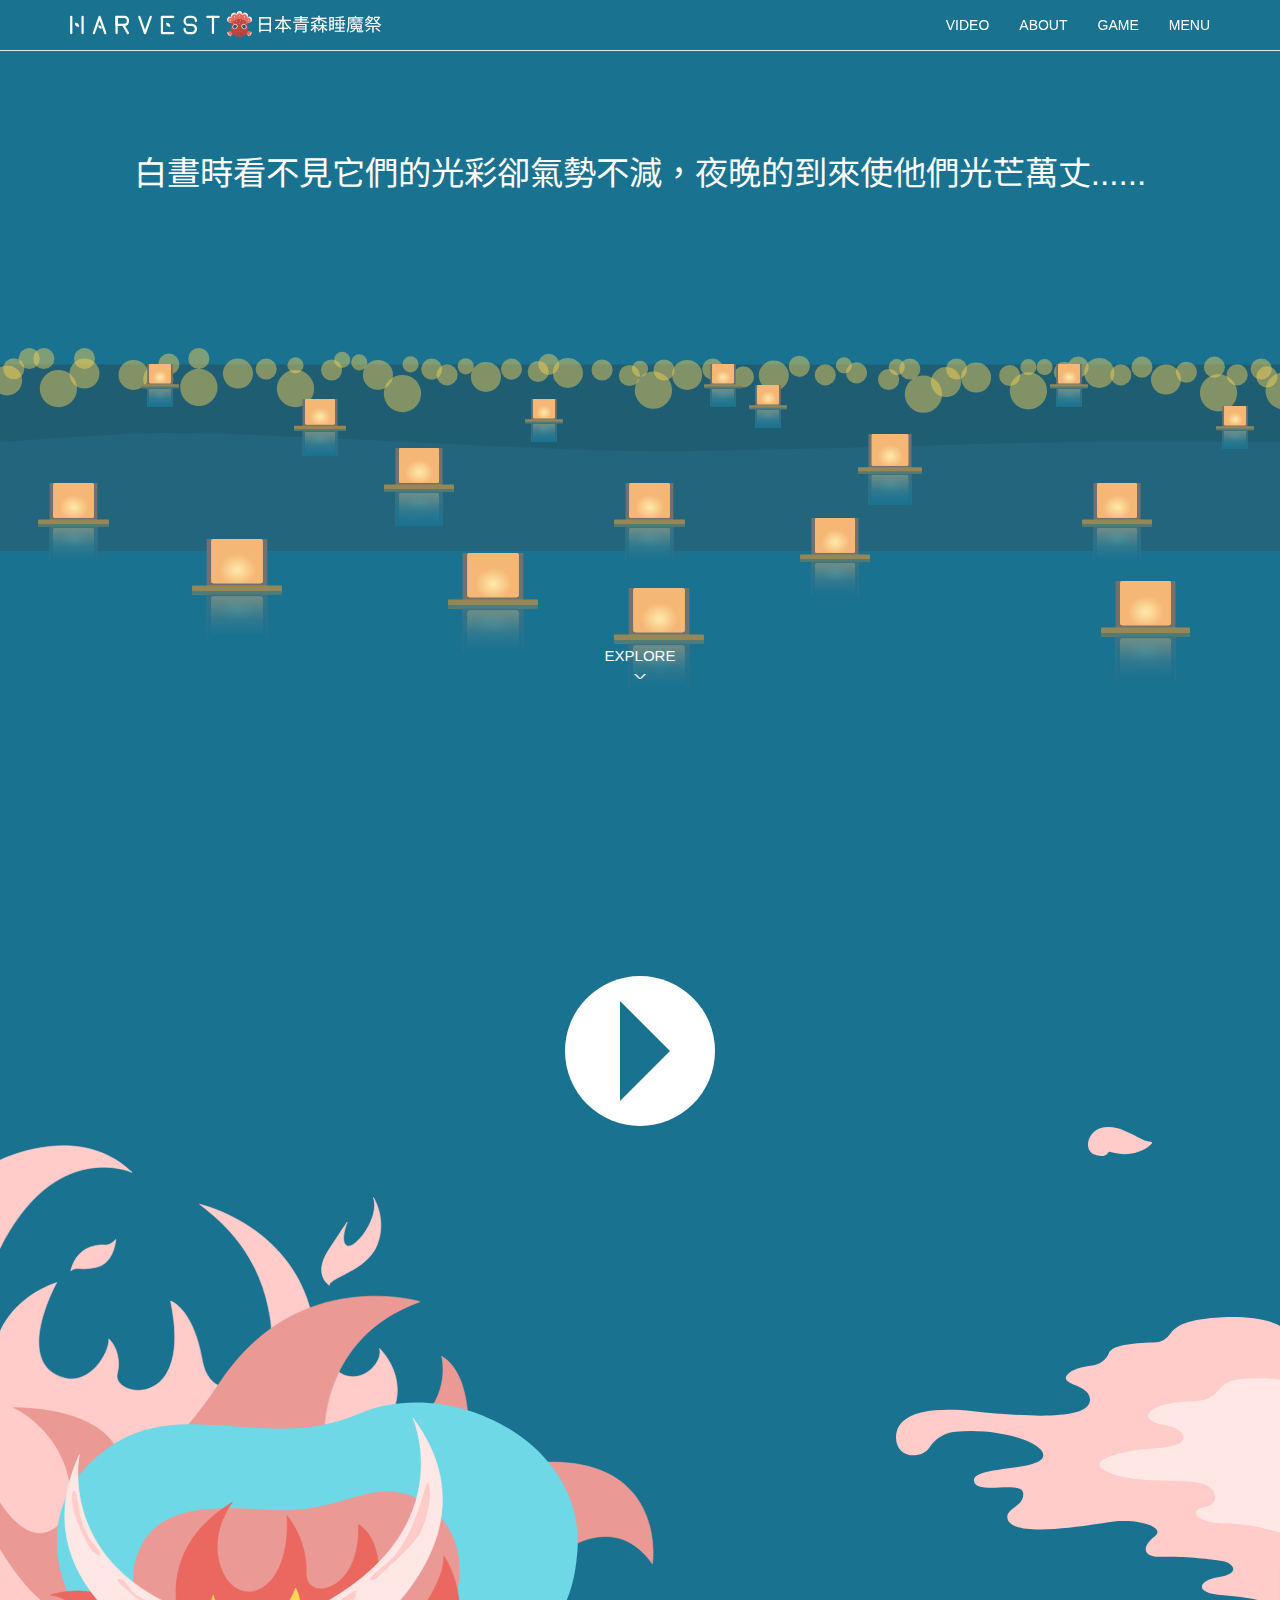
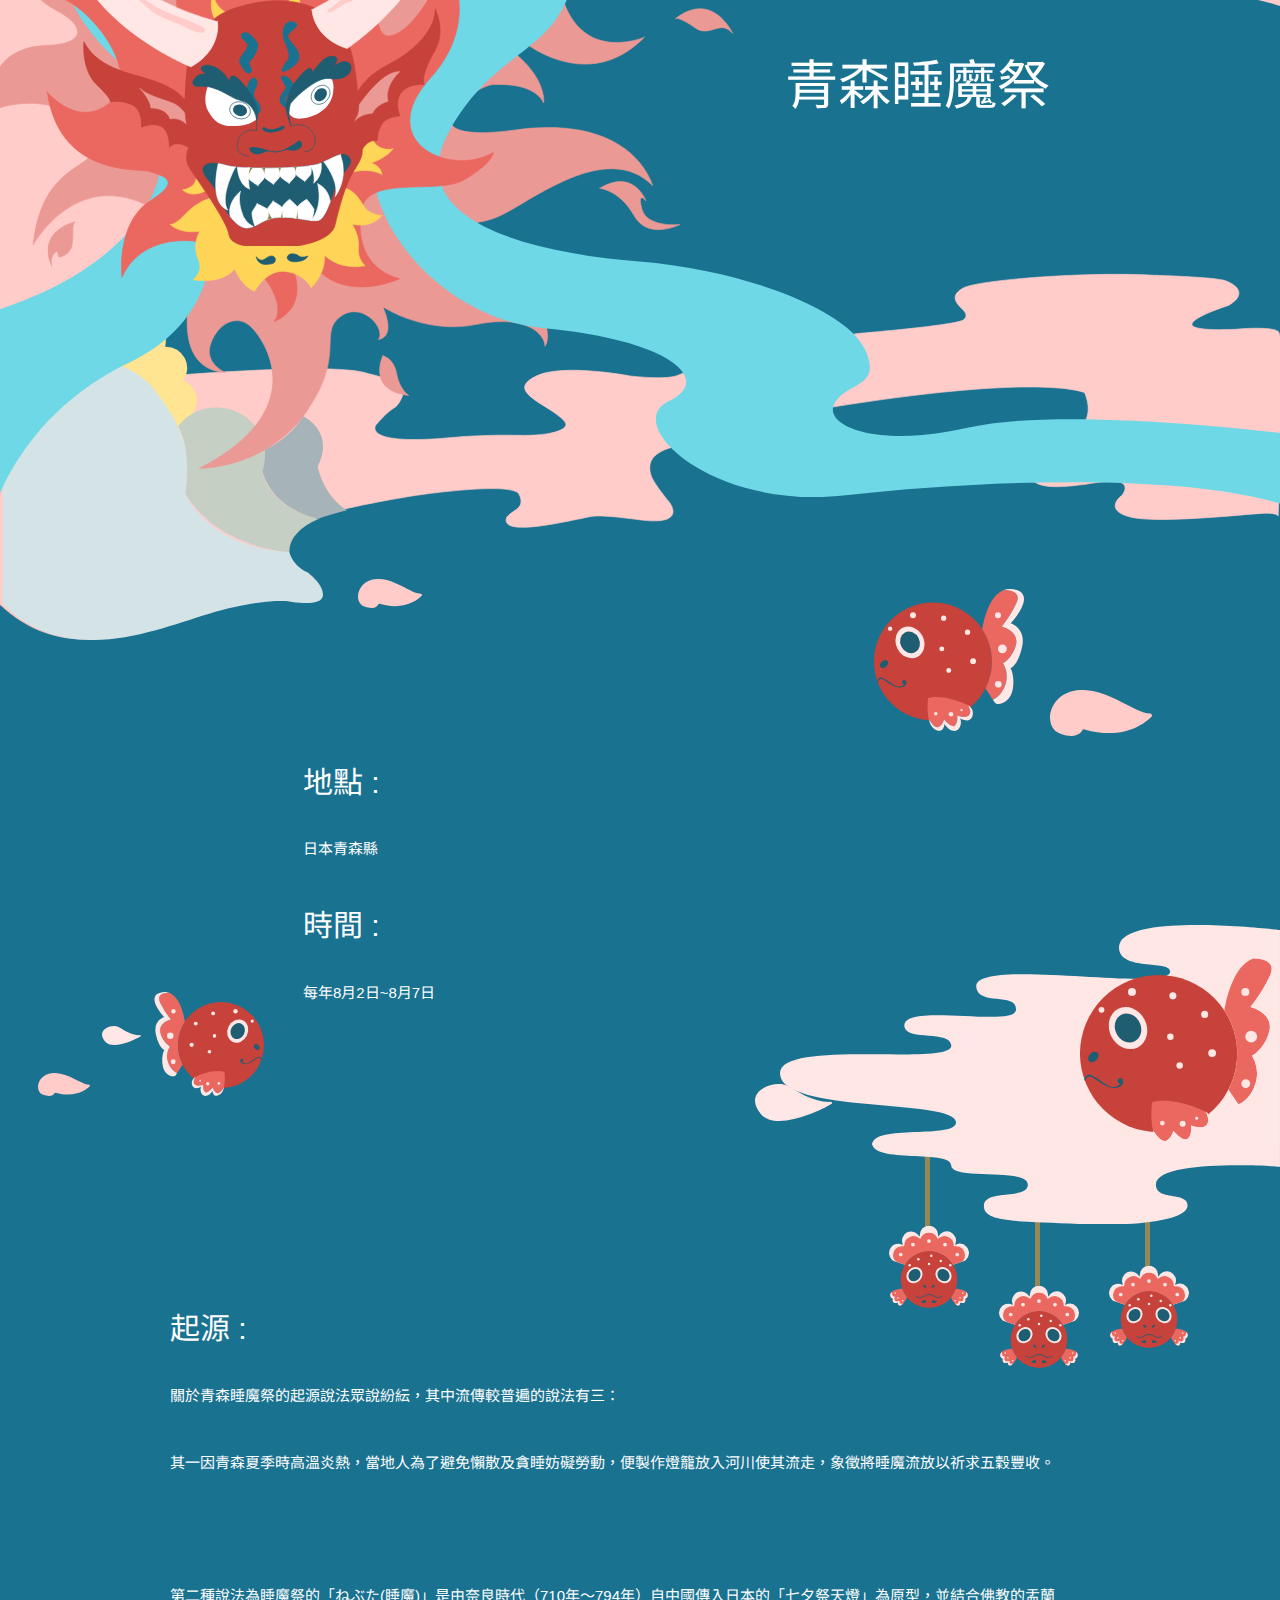
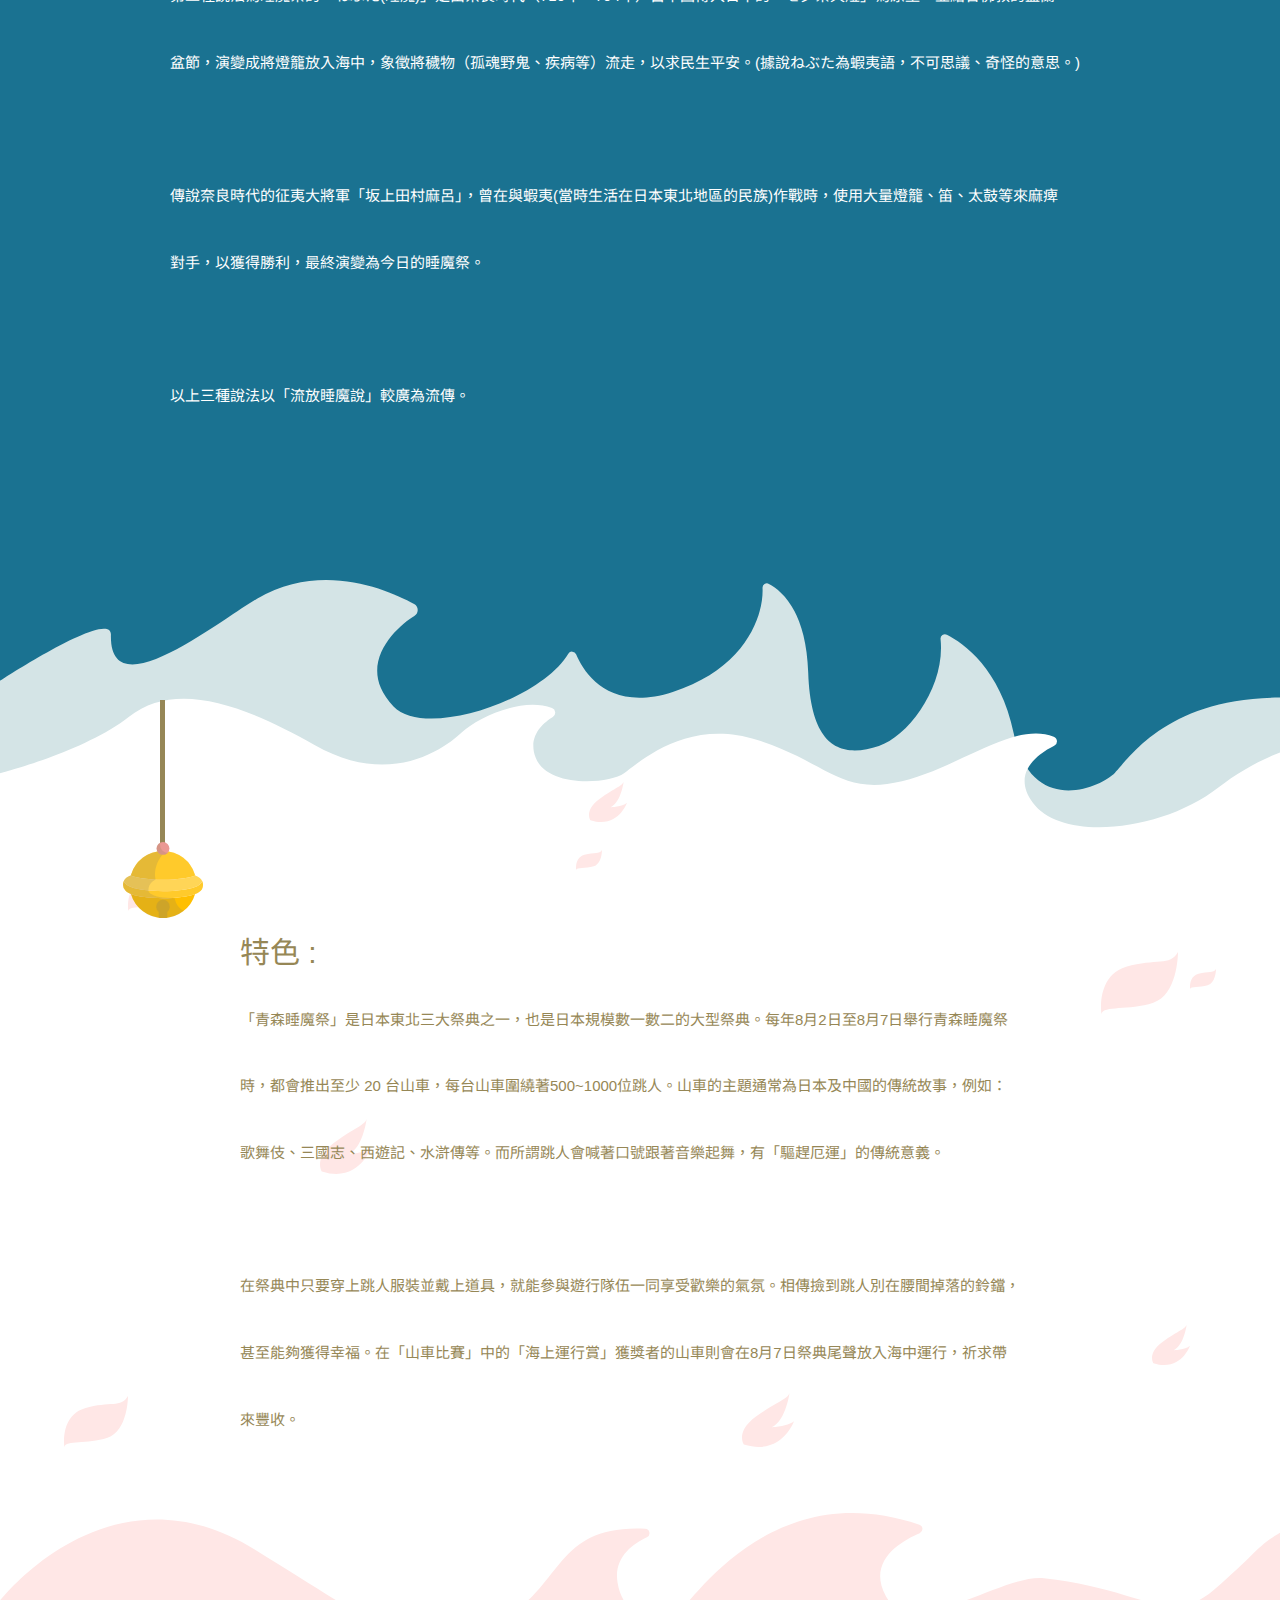
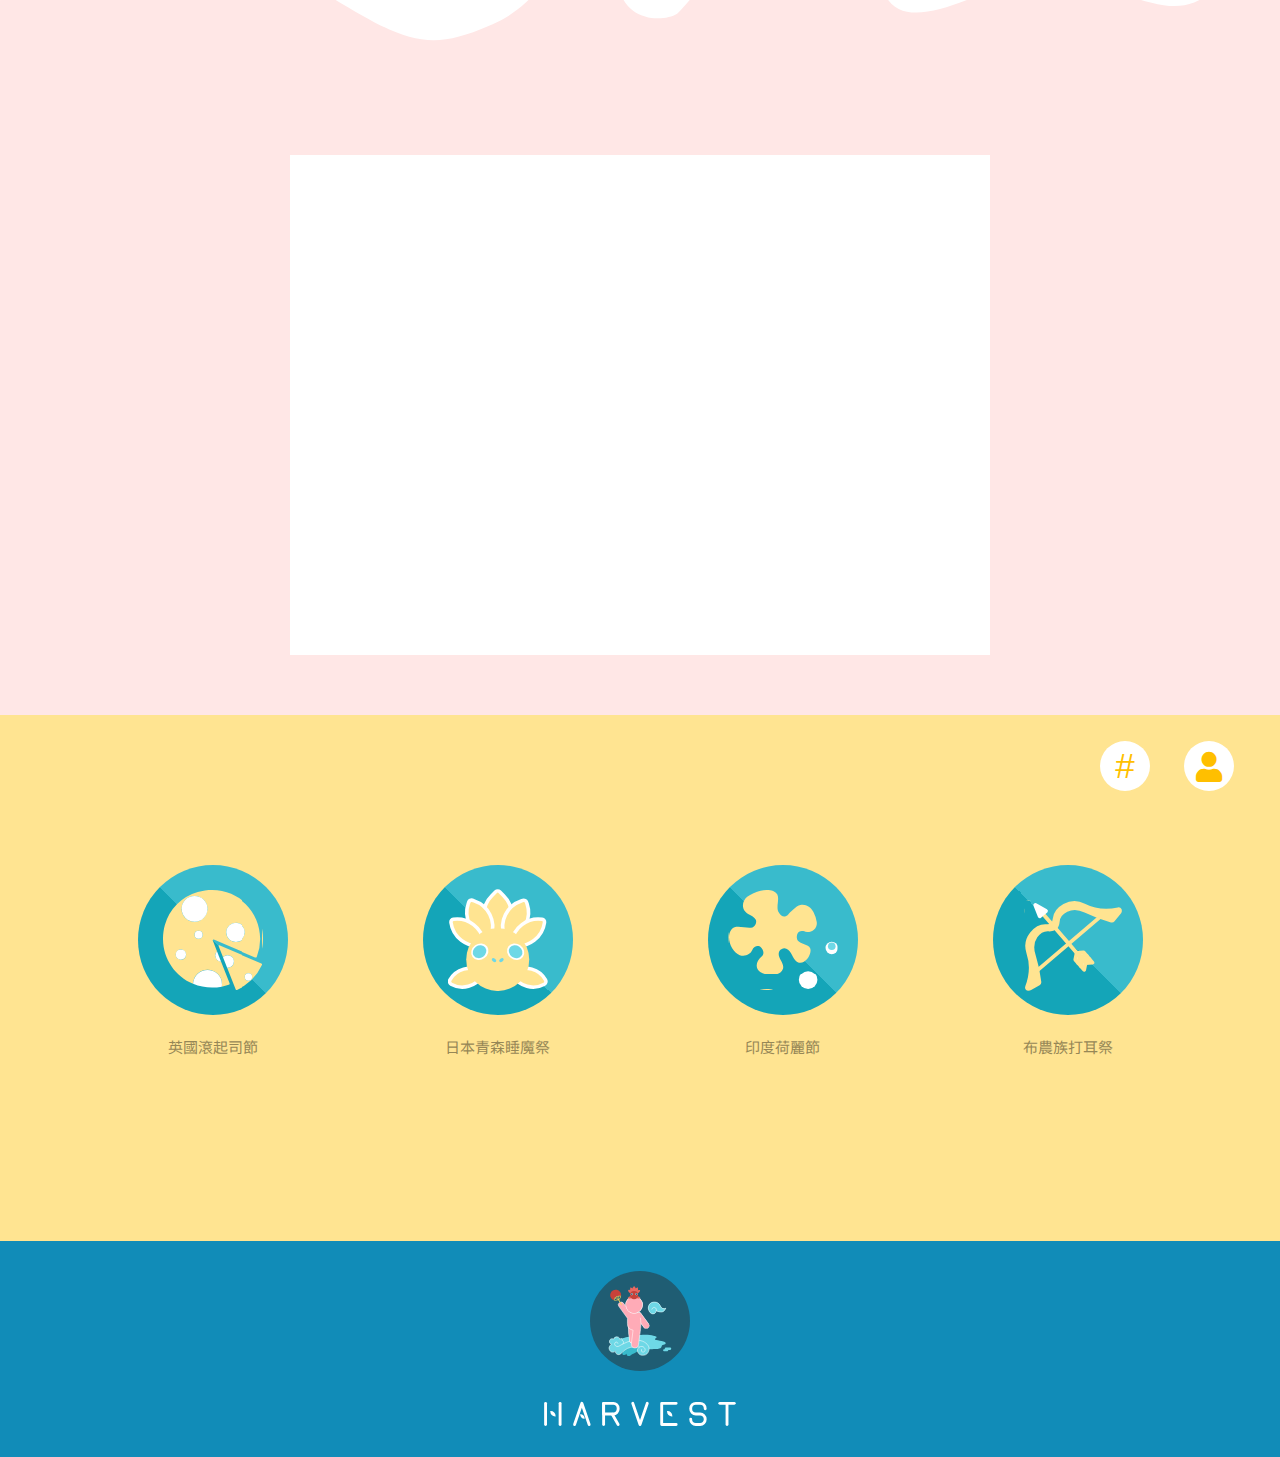
==== commit 400e1b64: "更新" ====
--- a/aptinet.html
+++ b/aptinet.html
@@ -7,6 +7,8 @@
     <title>aptinet_festival</title>
     <link rel="stylesheet" href="https://cdnjs.cloudflare.com/ajax/libs/twitter-bootstrap/3.3.7/css/bootstrap.min.css"/>
     <link rel="stylesheet" href="./style/style.css"/>
+    <link href="https://fonts.googleapis.com/css?family=Noto+Sans+TC:400,500,700&amp;display=swap" rel="stylesheet"/>
+    <link rel="stylesheet" href="https://cdnjs.cloudflare.com/ajax/libs/font-awesome/5.9.0/css/all.css"/>
     <script src="https://cdnjs.cloudflare.com/ajax/libs/jquery/3.1.0/jquery.min.js"></script>
     <script src="https://cdnjs.cloudflare.com/ajax/libs/twitter-bootstrap/3.3.7/js/bootstrap.min.js"></script>
     <script type="text/javascript" src="./js/harvest.js"></script>
@@ -97,6 +99,9 @@
     </section>
     <section id="section_aptinet_menu">
       <div class="container">
+        <div class="id_icon"><a href="./difference.html" title="節慶異同">
+            <div class="difference_icon">#</div></a><a href="./introduce.html" title="團隊成員">
+            <div class="introduce_icon"><i class="fas fa-user"></i></div></a></div>
         <div class="col-sm-3"><a href="cheese.html">
             <div class="menu">
               <div class="cheese_menu"></div>
--- a/style/style.css
+++ b/style/style.css
@@ -1,11 +1,10 @@
-@charset "UTF-8";
 html, body {
   margin: 0;
   overflow-x: hidden;
 }
 
 * {
-  font-family: '源柔ゴシックX', sans-serif;
+  font-family: 'GenJyuuGothicX', sans-serif , 'Noto Sans TC', sans-serif;
 }
 
 .title {
@@ -20,6 +19,41 @@
 
 * header#header_mala_index {
   display: block;
+}
+
+.id_icon {
+  width: 200px;
+  height: 100px;
+  position: absolute;
+  right: 0;
+  top: 5%;
+}
+
+.difference_icon, .introduce_icon {
+  position: relative;
+  width: 50px;
+  height: 50px;
+  border-radius: 50%;
+  display: inline-block;
+  margin-right: 10px;
+  margin-left: 20px;
+  background-color: #ffffff;
+  color: #ffbf00;
+  text-align: center;
+  font-size: 35px;
+}
+
+.difference_icon a, .introduce_icon a {
+  text-decoration: none;
+}
+
+.difference_icon a:hover, .introduce_icon a:hover {
+  text-decoration: none;
+}
+
+.fa-user {
+  font-size: 30px;
+  text-decoration: none;
 }
 
 .cloud {
@@ -634,13 +668,14 @@
   width: 97px;
   height: 90.5px;
   background-image: url(../image/menu_mala-10.svg);
-  -webkit-transition-duration: 0.3s;
-          transition-duration: 0.3s;
+  -webkit-transition-duration: 0.2s;
+          transition-duration: 0.2s;
 }
 
 .col-sm-3 {
   text-align: center;
   color: #ffffff;
+  border-radius: 50%;
 }
 
 .col-sm-3:hover .cheese_menu {
@@ -3278,213 +3313,99 @@
 }
 
 .holi-fv .circle {
-  width: 1000px;
-  height: 1000px;
-  background-color: black;
-  position: absolute;
-  left: 50%;
-  top: 50%;
-  -webkit-transform: translate(-50%, -50%);
-          transform: translate(-50%, -50%);
+  position: absolute;
+  left: 250px;
+  top: 10px;
+  z-index: 790;
+  background: #ffffff;
   border-radius: 50%;
-  -webkit-animation: circle_throw 2s infinite linear;
-          animation: circle_throw 2s infinite linear;
-  background-color: #ffffff;
-}
-
-@-webkit-keyframes circle_throw {
-  0% {
-    width: 1000px;
-    height: 1000px;
-  }
-  50% {
-    width: 0px;
-    height: 0px;
-  }
-  100% {
-    width: 0px;
-    height: 0px;
-  }
-}
-
-@keyframes circle_throw {
-  0% {
-    width: 1000px;
-    height: 1000px;
-  }
-  50% {
-    width: 0px;
-    height: 0px;
-  }
-  100% {
-    width: 0px;
-    height: 0px;
-  }
-}
-
-.drop {
-  position: absolute;
-  left: 50%;
-  top: 50%;
-  -webkit-transform: translate(-50%, -50%);
-          transform: translate(-50%, -50%);
-  width: 20px;
-  height: 20px;
-  background-color: #ffffff;
-  border-radius: 50%;
-  -webkit-animation: drip 2s infinite linear;
-          animation: drip 2s infinite linear;
-  -webkit-animation-delay: -1.3s;
-          animation-delay: -1.3s;
-  opacity: 0;
-}
-
-.drop::before {
-  content: "";
-  position: absolute;
-  width: 0px;
-  height: 0px;
-  border-left: 10px solid transparent;
-  border-right: 10px solid transparent;
-  border-bottom: 30px solid #ffffff;
-  top: -22px;
-}
-
-.d1 {
-  -webkit-transform: rotate(70deg);
-          transform: rotate(70deg);
-  width: 40px;
-  height: 40px;
-  left: 38%;
-  top: 48%;
-}
-
-.d1::before {
-  border-left: 20px solid transparent;
-  border-right: 20px solid transparent;
-  border-bottom: 40px solid #ffffff;
-  top: -25px;
-}
-
-.d2 {
-  width: 60px;
-  height: 60px;
-  top: 70%;
-}
-
-.d2::before {
-  border-left: 30px solid transparent;
-  border-right: 30px solid transparent;
-  border-bottom: 70px solid #ffffff;
-  top: -45px;
-}
-
-.d3 {
-  -webkit-transform: rotate(-70deg);
-          transform: rotate(-70deg);
-  width: 50px;
-  height: 50px;
-  left: 58%;
-}
-
-.d3::before {
-  border-left: 25px solid transparent;
-  border-right: 25px solid transparent;
-  border-bottom: 60px solid #ffffff;
-  top: -40px;
-}
-
-.d4 {
-  width: 40px;
-  height: 40px;
-  -webkit-transform: rotate(-130deg);
-          transform: rotate(-130deg);
-  top: 30%;
-  left: 58%;
-}
-
-.d4::before {
-  border-left: 20px solid transparent;
-  border-right: 20px solid transparent;
-  border-bottom: 90px solid #ffffff;
-  top: -70px;
-}
-
-.d5 {
-  width: 50px;
-  height: 50px;
-  -webkit-transform: rotate(150deg);
-          transform: rotate(150deg);
-  left: 38%;
-  top: 20%;
-}
-
-.d5::before {
-  border-left: 25px solid transparent;
-  border-right: 25px solid transparent;
-  border-bottom: 80px solid #ffffff;
-  top: -60px;
-}
-
-.d6 {
-  -webkit-transform: rotate(-170deg);
-          transform: rotate(-170deg);
-  top: 35%;
-}
-
-.d7 {
-  width: 10px;
-  height: 10px;
-  -webkit-transform: rotate(-110deg);
-          transform: rotate(-110deg);
-  left: 65%;
-  top: 40%;
-}
-
-.d7::before {
-  border-left: 5px solid transparent;
-  border-right: 5px solid transparent;
-  border-bottom: 10px solid #ffffff;
-  top: -7px;
-}
-
-.d8 {
-  width: 10px;
-  height: 10px;
-  left: 40%;
-  top: 40%;
-  -webkit-transform: rotate(115deg);
-          transform: rotate(115deg);
-}
-
-.d8::before {
-  border-left: 5px solid transparent;
-  border-right: 5px solid transparent;
-  border-bottom: 10px solid #ffffff;
-  top: -7px;
-}
-
-.d9 {
-  top: 65%;
-  left: 40%;
-  -webkit-transform: rotate(30deg);
-          transform: rotate(30deg);
-}
-
-@-webkit-keyframes drip {
+  width: 100px;
+  height: 100px;
+  -webkit-animation: zoomIn;
+          animation: zoomIn;
+  -webkit-animation-duration: 0.2s;
+          animation-duration: 0.2s;
+  -webkit-animation-fill-mode: both;
+          animation-fill-mode: both;
+  border: #efefef 1px solid;
+}
+
+.holi-fv .painter {
+  width: 150px;
+  height: 150px;
+  position: absolute;
+  left: 250px;
+  top: 0px;
+  z-index: 799;
+  -webkit-animation: zoomIn;
+          animation: zoomIn;
+  -webkit-animation-duration: 0.2s;
+          animation-duration: 0.2s;
+  -webkit-animation-fill-mode: both;
+          animation-fill-mode: both;
+  -webkit-animation-delay: 0.1s;
+          animation-delay: 0.1s;
+}
+
+.holi-fv .index_c1 {
+  -webkit-animation-delay: 0.2s;
+          animation-delay: 0.2s;
+}
+
+.holi-fv .index_c2 {
+  width: 150px;
+  height: 150px;
+  left: 150px;
+  top: 40px;
+  -webkit-animation-delay: 0.5s;
+          animation-delay: 0.5s;
+}
+
+.holi-fv .p2 {
+  width: 250px;
+  height: 250px;
+  left: 100px;
+  top: 30px;
+  -webkit-animation-delay: 0.6s;
+          animation-delay: 0.6s;
+}
+
+.holi-fv .index_c3 {
+  width: 200px;
+  height: 200px;
+  left: 350px;
+  top: 10px;
+  -webkit-animation-delay: 0.8s;
+          animation-delay: 0.8s;
+}
+
+.holi-fv .p3 {
+  width: 300px;
+  height: 300px;
+  left: 300px;
+  top: 0px;
+  -webkit-animation-delay: 0.9s;
+          animation-delay: 0.9s;
+}
+
+@-webkit-keyframes zoomIn {
   0% {
     opacity: 0;
-  }
-  100% {
+    -webkit-transform: scale3d(0.3, 0.3, 0.3);
+            transform: scale3d(0.3, 0.3, 0.3);
+  }
+  50% {
     opacity: 1;
   }
 }
 
-@keyframes drip {
+@keyframes zoomIn {
   0% {
     opacity: 0;
-  }
-  100% {
+    -webkit-transform: scale3d(0.3, 0.3, 0.3);
+            transform: scale3d(0.3, 0.3, 0.3);
+  }
+  50% {
     opacity: 1;
   }
 }
@@ -3534,31 +3455,193 @@
   }
 }
 
-@-webkit-keyframes change {
-  4% {
-    opacity: 1;
-    filter: alpha(opacity=100);
-  }
-  20% {
-    opacity: 1;
-    filter: alpha(opacity=100);
-  }
-  24% {
-    filter: alpha(opacity=0);
-  }
-}
-
-@keyframes change {
-  4% {
-    opacity: 1;
-    filter: alpha(opacity=100);
-  }
-  20% {
-    opacity: 1;
-    filter: alpha(opacity=100);
-  }
-  24% {
-    filter: alpha(opacity=0);
-  }
+header#header_introduce_index {
+  margin: 0;
+  padding: 0;
+}
+
+header#header_introduce_index .col-sm-3 {
+  width: 25%;
+  height: 1250px;
+  text-align: left;
+  border-radius: 0;
+}
+
+header#header_introduce_index .web, header#header_introduce_index .animate {
+  background-color: #6ed8e6;
+  z-index: 50;
+}
+
+header#header_introduce_index .game, header#header_introduce_index .draw {
+  background-color: #ffd557;
+  z-index: 50;
+}
+
+header#header_introduce_index .photo {
+  position: relative;
+  margin-top: 150px;
+  width: 150px;
+  height: 150px;
+  border-radius: 50%;
+  margin-right: auto;
+  margin-left: auto;
+  background-color: #ffe491;
+  margin-bottom: 50px;
+}
+
+header#header_introduce_index .photo:hover .introduce_poyun {
+  position: absolute;
+  left: 50%;
+  top: 50%;
+  -webkit-transform: translate(-50%, -50%);
+          transform: translate(-50%, -50%);
+  width: 135px;
+  height: 135px;
+  background-image: url(../image/introduce_poyun_hover.svg);
+}
+
+header#header_introduce_index .photo:hover .introduce_wei {
+  position: absolute;
+  left: 50%;
+  top: 50%;
+  -webkit-transform: translate(-50%, -50%);
+          transform: translate(-50%, -50%);
+  width: 135px;
+  height: 135px;
+  background-image: url(../image/introduce_wei_hover.svg);
+}
+
+header#header_introduce_index .photo:hover .introduce_kuang {
+  position: absolute;
+  left: 50%;
+  top: 50%;
+  -webkit-transform: translate(-50%, -50%);
+          transform: translate(-50%, -50%);
+  width: 140px;
+  height: 140px;
+  background-image: url(../image/introduce_kuang_hover.svg);
+}
+
+header#header_introduce_index .photo:hover .introduce_kfw {
+  position: absolute;
+  left: 50%;
+  top: 50%;
+  -webkit-transform: translate(-50%, -50%);
+          transform: translate(-50%, -50%);
+  width: 140px;
+  height: 140px;
+  background-image: url(../image/introduce_kfw_hover.svg);
+}
+
+header#header_introduce_index .introduce_poyun {
+  position: absolute;
+  left: 50%;
+  top: 50%;
+  -webkit-transform: translate(-50%, -50%);
+          transform: translate(-50%, -50%);
+  width: 70px;
+  height: 115px;
+  top: 85px;
+  background-image: url(../image/introduce_poyun.svg);
+}
+
+header#header_introduce_index .introduce_wei {
+  position: absolute;
+  left: 50%;
+  top: 50%;
+  -webkit-transform: translate(-50%, -50%);
+          transform: translate(-50%, -50%);
+  width: 95px;
+  height: 115px;
+  top: 90px;
+  background-image: url(../image/introduce_wei.svg);
+}
+
+header#header_introduce_index .introduce_kuang {
+  position: absolute;
+  left: 50%;
+  top: 50%;
+  -webkit-transform: translate(-50%, -50%);
+          transform: translate(-50%, -50%);
+  width: 73px;
+  height: 115px;
+  top: 93px;
+  background-image: url(../image/introduce_kuang.svg);
+}
+
+header#header_introduce_index .introduce_kfw {
+  position: absolute;
+  left: 50%;
+  top: 50%;
+  -webkit-transform: translate(-50%, -50%);
+          transform: translate(-50%, -50%);
+  width: 73px;
+  height: 115px;
+  top: 90px;
+  background-image: url(../image/introduce_kfw.svg);
+}
+
+header#header_introduce_index .introduce_mask {
+  width: 105%;
+  position: absolute;
+  left: 50%;
+  top: 50%;
+  -webkit-transform: translate(-50%, -50%);
+          transform: translate(-50%, -50%);
+  z-index: 5;
+  cursor: pointer;
+}
+
+header#header_introduce_index .introduce_title {
+  font-size: 20pt;
+  margin-left: 10px;
+}
+
+header#header_introduce_index .introduce_content {
+  line-height: 30pt;
+  font-size: 15pt;
+  margin-left: 55px;
+}
+
+section#section_introduce_menu {
+  background-color: #ffe491;
+}
+
+section#section_introduce_menu p {
+  color: #968756;
+}
+
+section#section_introduce_menu .menu {
+  margin-top: 150px;
+}
+
+header#header_difference {
+  background-color: #ffe7e6;
+  padding: 60px;
+}
+
+header#header_difference .difference {
+  margin-right: auto;
+  margin-left: auto;
+  width: 862px;
+  height: 500px;
+  background-image: url(../image/difference.svg);
+  -webkit-transition-duration: 0.5s;
+          transition-duration: 0.5s;
+  cursor: pointer;
+}
+
+header#header_difference .difference:hover {
+  width: 862px;
+  height: 500px;
+  background-image: url(../image/difference_hover.svg);
+}
+
+section#section_difference_menu {
+  background-color: #6ed8e6;
+}
+
+section#section_difference_menu p {
+  color: #114b5f;
 }
 /*# sourceMappingURL=style.css.map */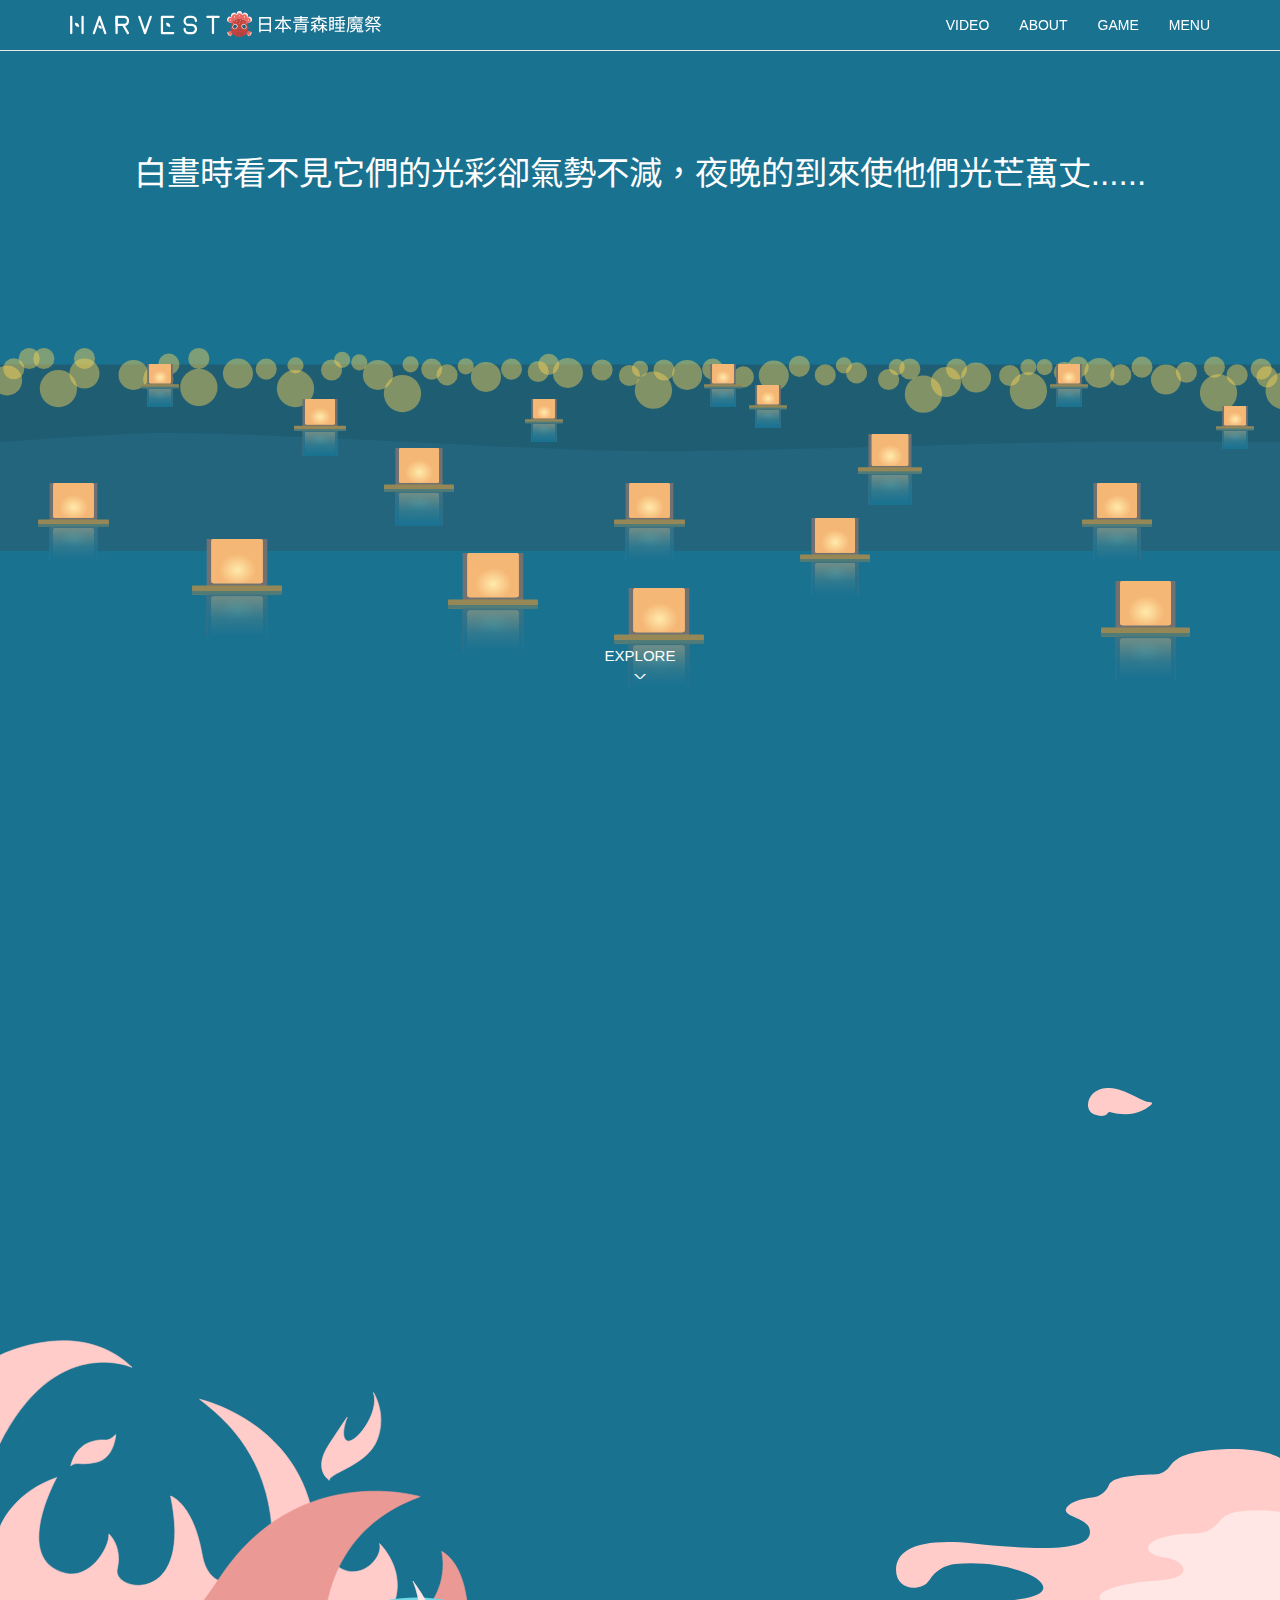
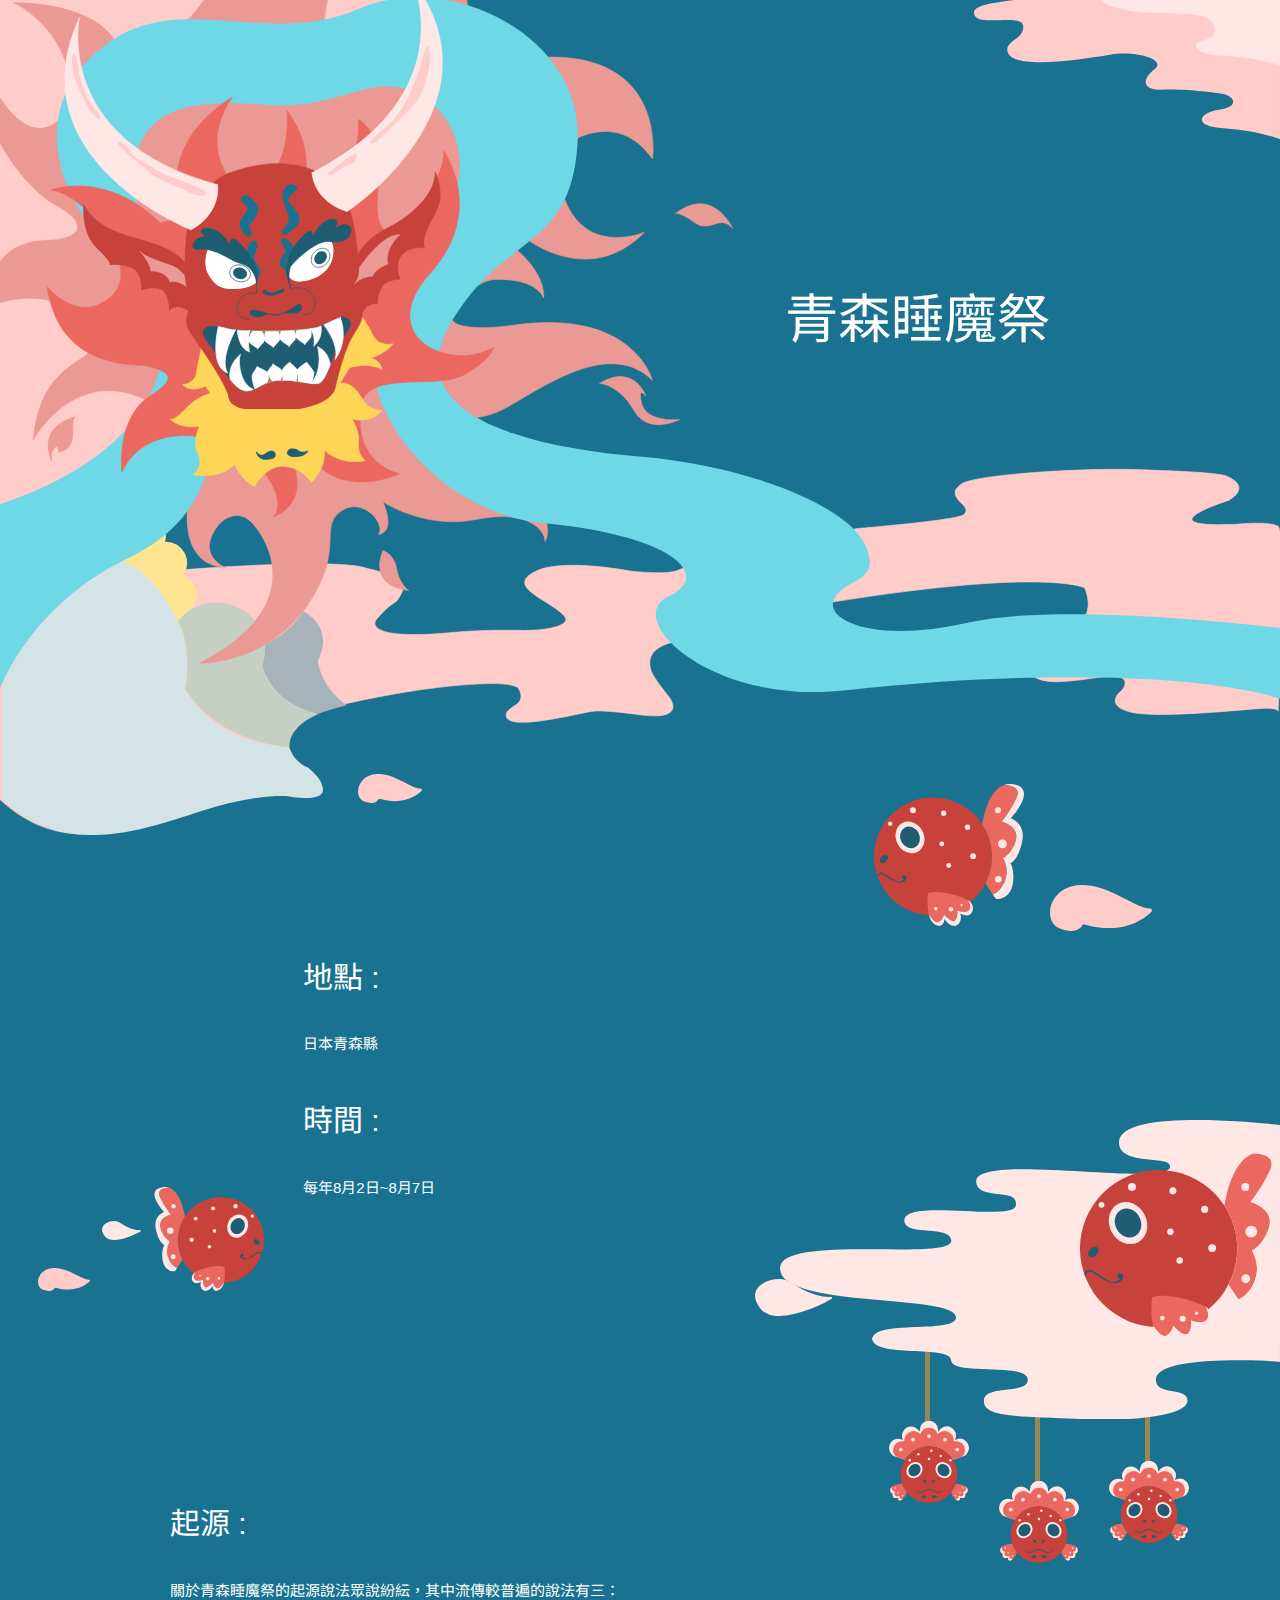
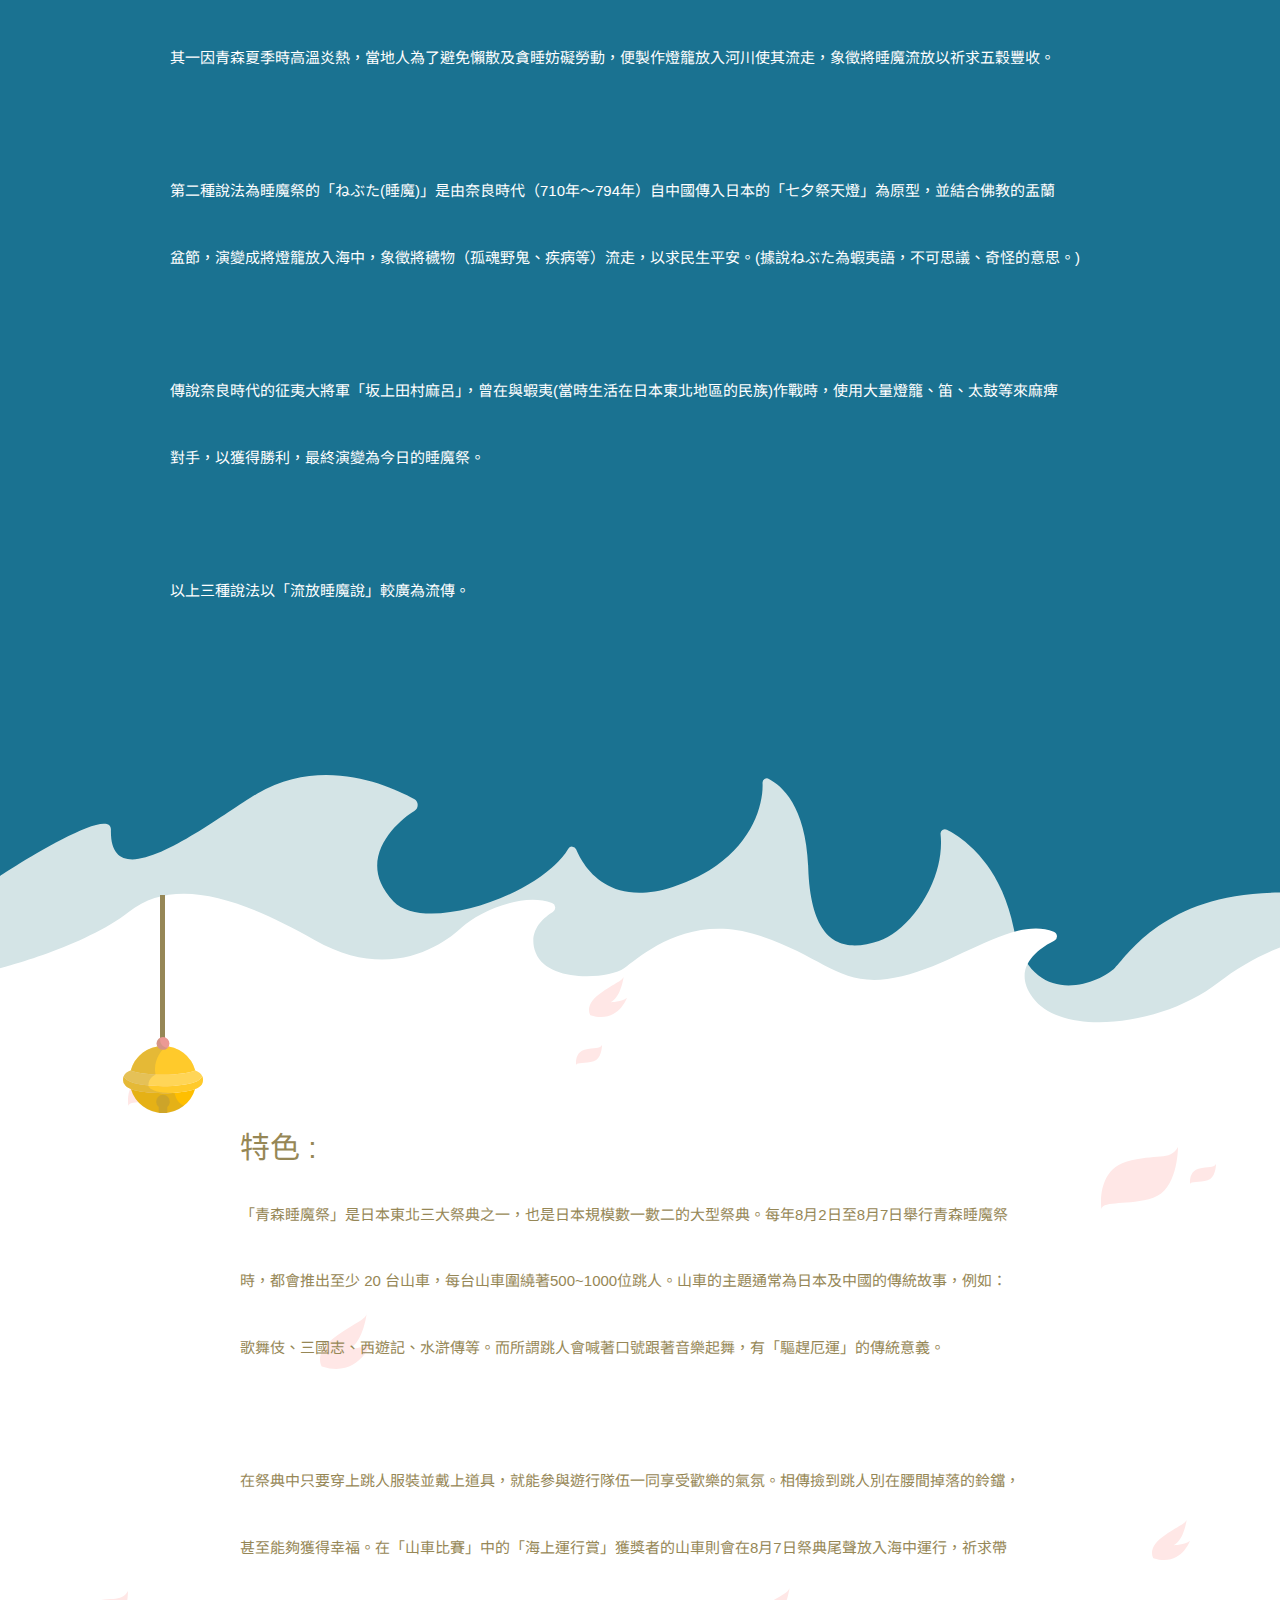
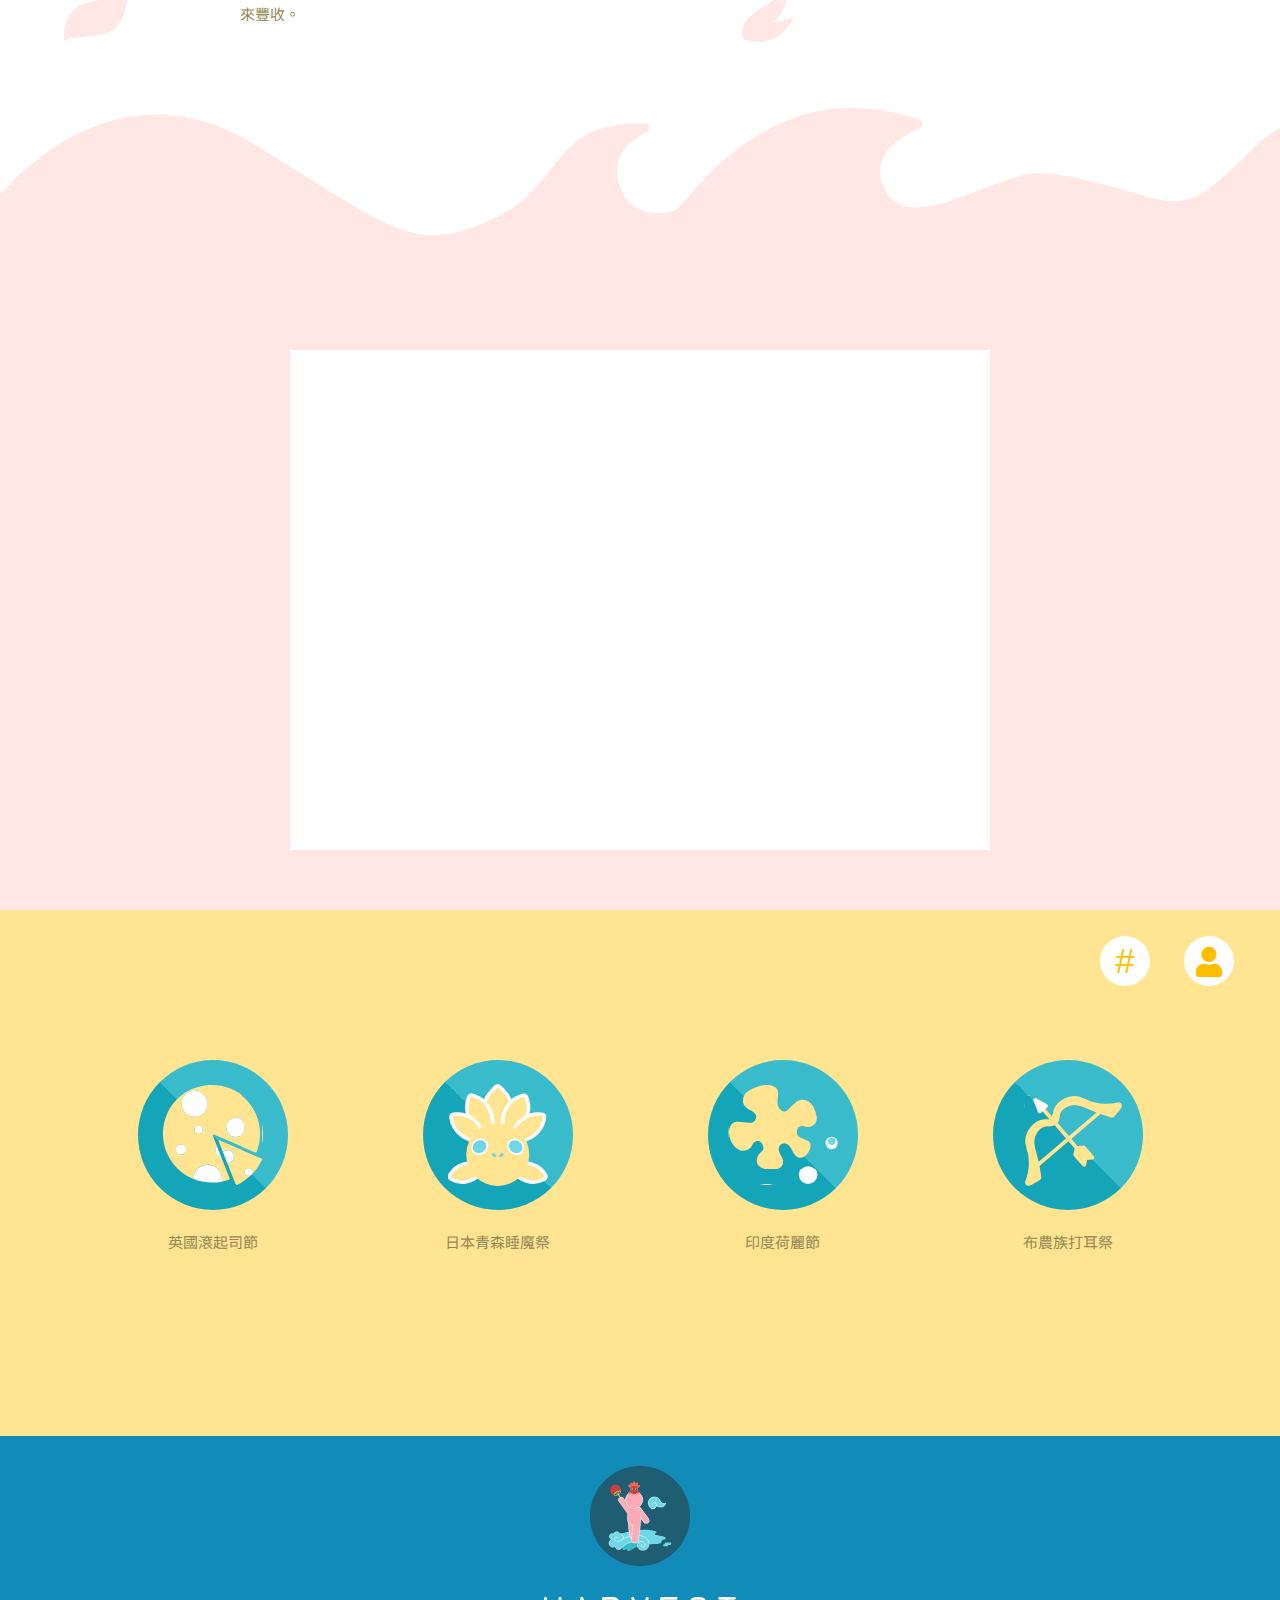
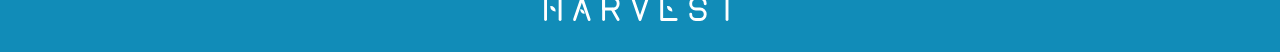
==== commit 1e6f3420: "video" ====
--- a/aptinet.html
+++ b/aptinet.html
@@ -38,11 +38,7 @@
     </header>
     <section id="section_aptinet_video">
       <div class="container">
-        <div class="video">
-          <div class="play_btn">
-            <div class="tri"></div>
-          </div>
-        </div><img class="petal" src="./image/petal.svg" alt=""/>
+        <iframe class="video" width="949" height="534" src="https://www.youtube.com/embed/Vn47k0pvv-c" frameborder="0" allow="accelerometer; autoplay; encrypted-media; gyroscope; picture-in-picture" allowfullscreen=""></iframe><img class="petal" src="./image/petal.svg" alt=""/>
       </div>
     </section>
     <section id="section_aptinet_about">
--- a/style/style.css
+++ b/style/style.css
@@ -217,31 +217,11 @@
 }
 
 .video {
-  padding: 350px 0px;
-}
-
-.play_btn {
-  width: 150px;
-  height: 150px;
-  border-radius: 50%;
-  background-color: #ffffff;
-  position: absolute;
-  left: 50%;
-  top: 50%;
-  -webkit-transform: translate(-50%, -50%);
-          transform: translate(-50%, -50%);
-}
-
-.play_btn .tri {
-  border-right: 50px solid transparent;
-  border-left: 50px solid #1a7291;
-  border-bottom: 50px solid transparent;
-  border-top: 50px solid transparent;
-  position: absolute;
-  left: 50%;
-  top: 50%;
-  -webkit-transform: translate(-20%, -50%);
-          transform: translate(-20%, -50%);
+  border-radius: 20px;
+  border-style: none;
+  position: relative;
+  margin: 50px 70px;
+  z-index: 500;
 }
 
 section#section_cheese_about {
@@ -587,7 +567,7 @@
 
 section#section_cheese_feature .cheese_feature_bottom {
   position: absolute;
-  bottom: 0;
+  bottom: -10px;
   left: 0;
   width: 100%;
 }
@@ -886,18 +866,17 @@
   color: #ffffff;
   font-size: 40pt;
   right: 18%;
-  top: 30%;
+  top: 50%;
 }
 
 section#section_aptinet_about .aptinet_about_bottom {
   position: absolute;
   width: 30%;
   right: 0;
-  top: -10%;
+  top: 10%;
 }
 
 section#section_aptinet_about .nebutasai {
-  margin-top: -20%;
   width: 100%;
 }
 
@@ -905,7 +884,7 @@
   position: absolute;
   width: 30%;
   left: 5%;
-  top: 2%;
+  top: 22%;
 }
 
 section#section_aptinet_intro {
@@ -3460,6 +3439,11 @@
   padding: 0;
 }
 
+header#header_introduce_index .container {
+  width: 100%;
+  padding: 0;
+}
+
 header#header_introduce_index .col-sm-3 {
   width: 25%;
   height: 1250px;
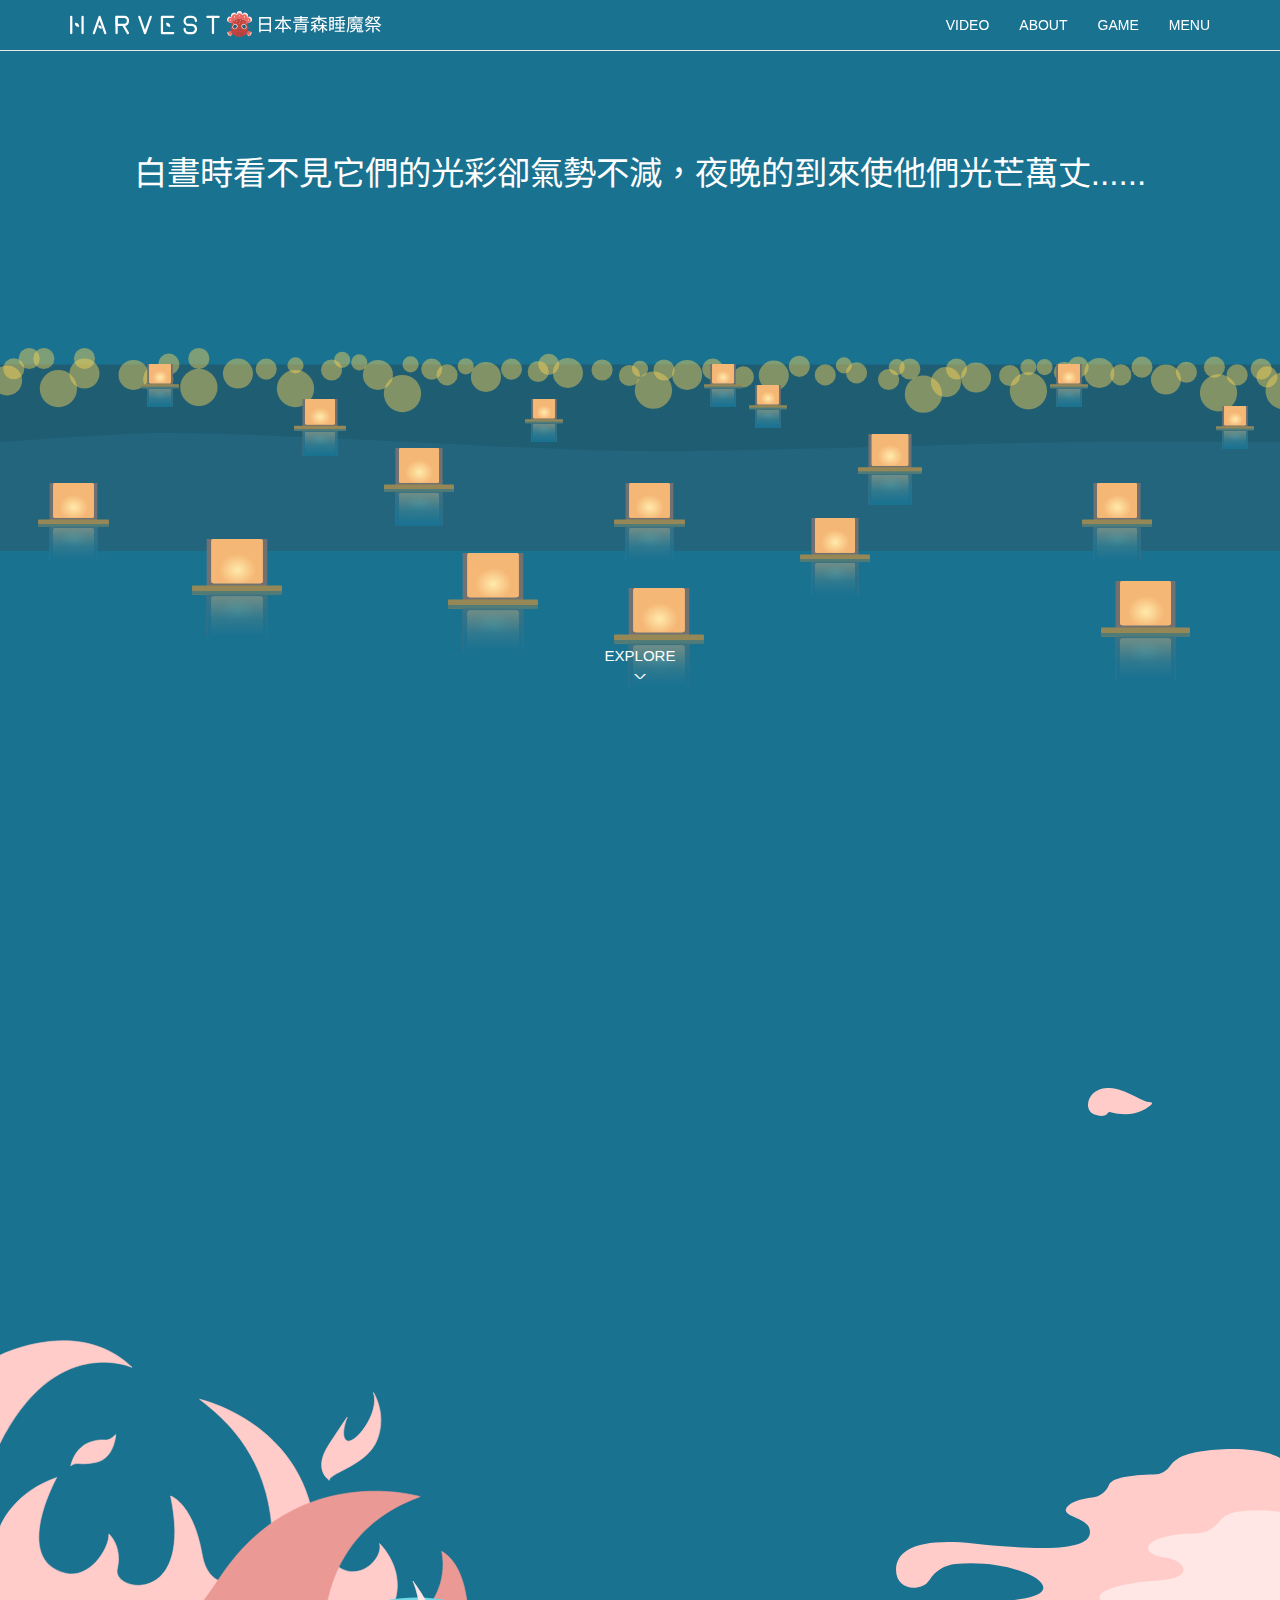
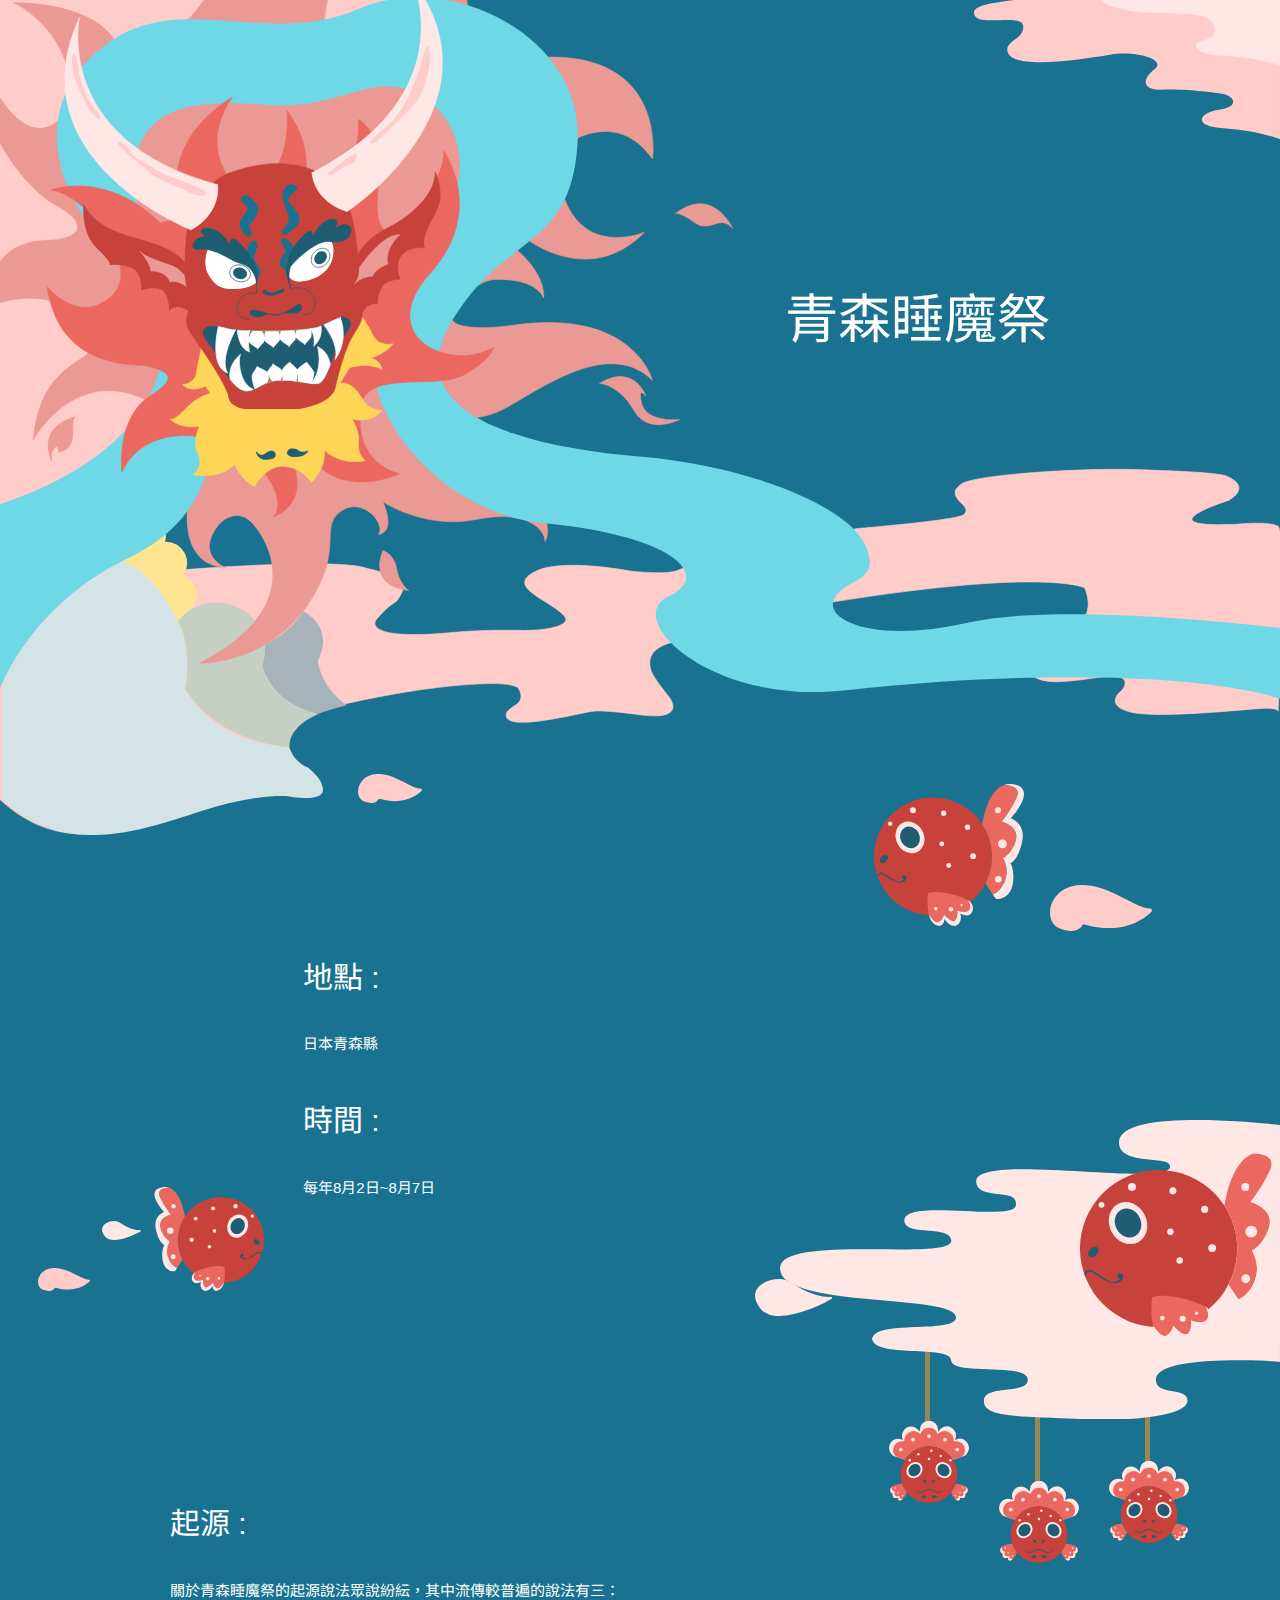
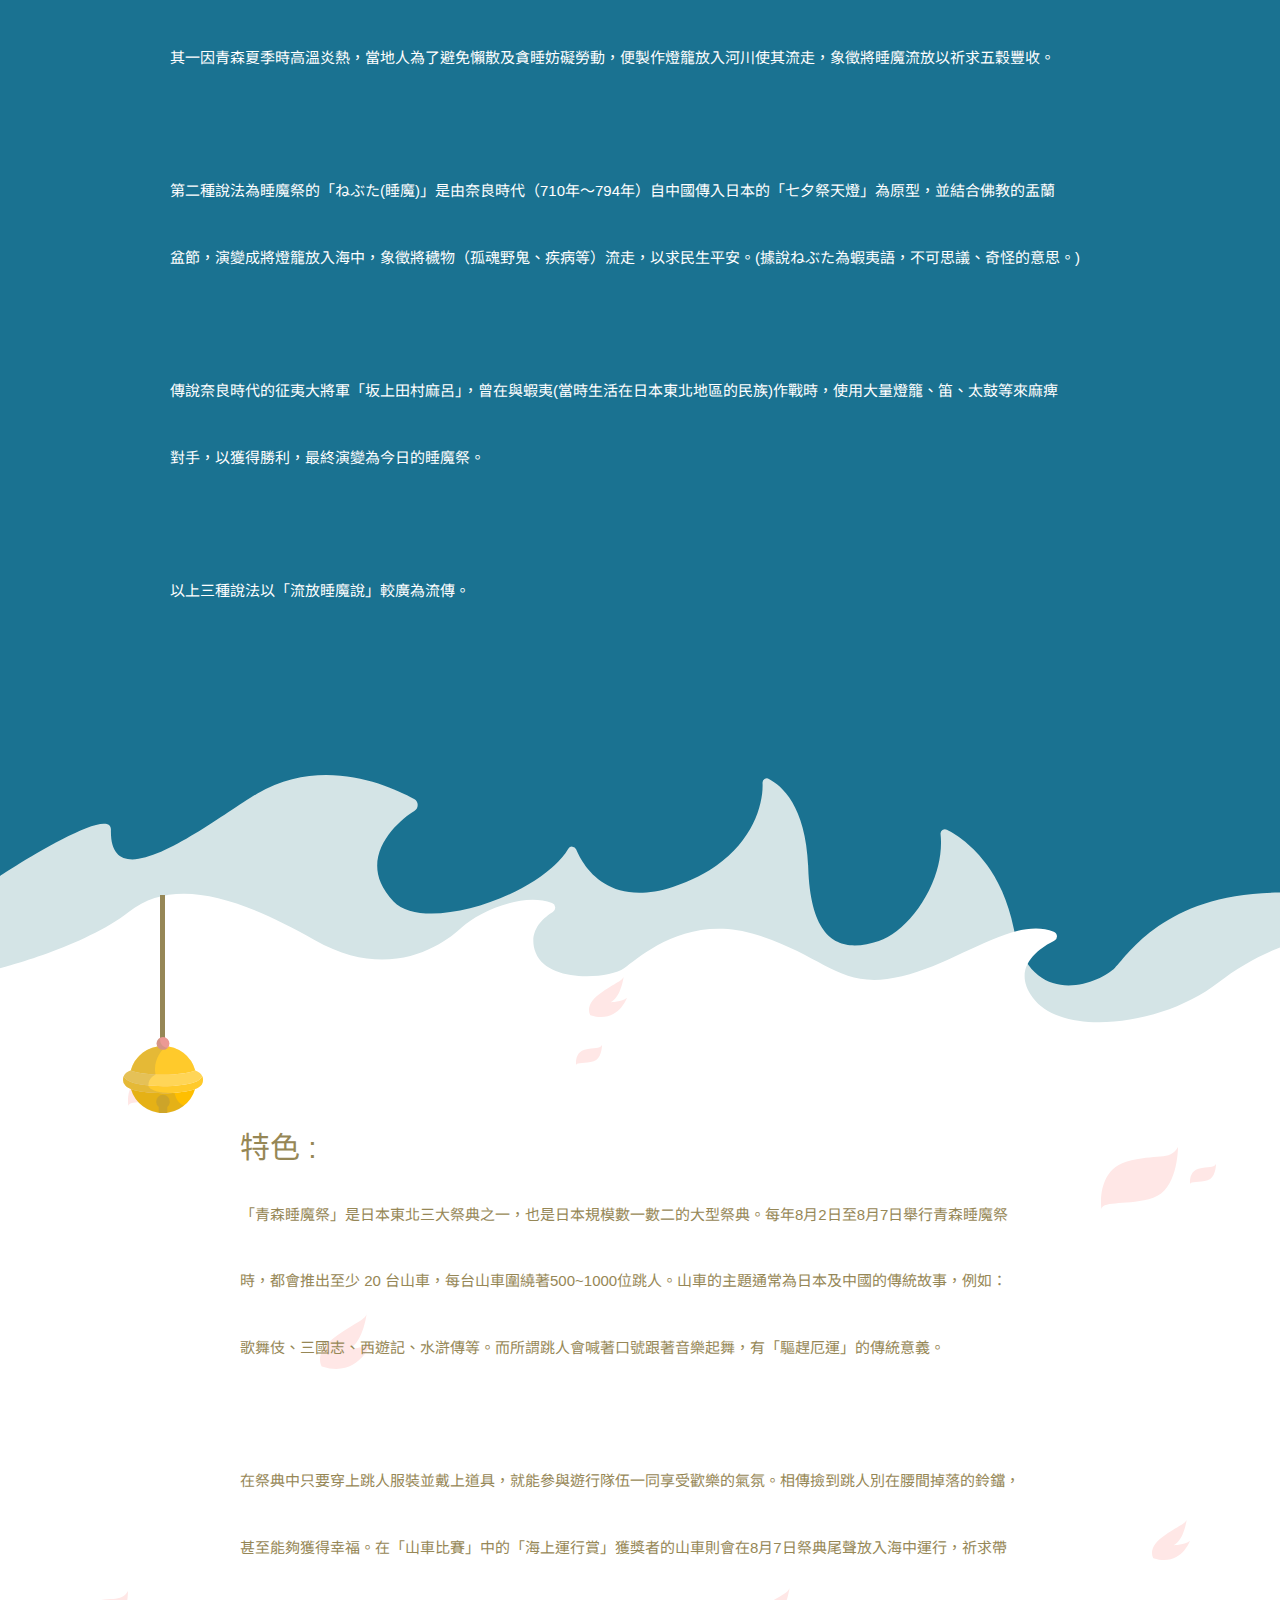
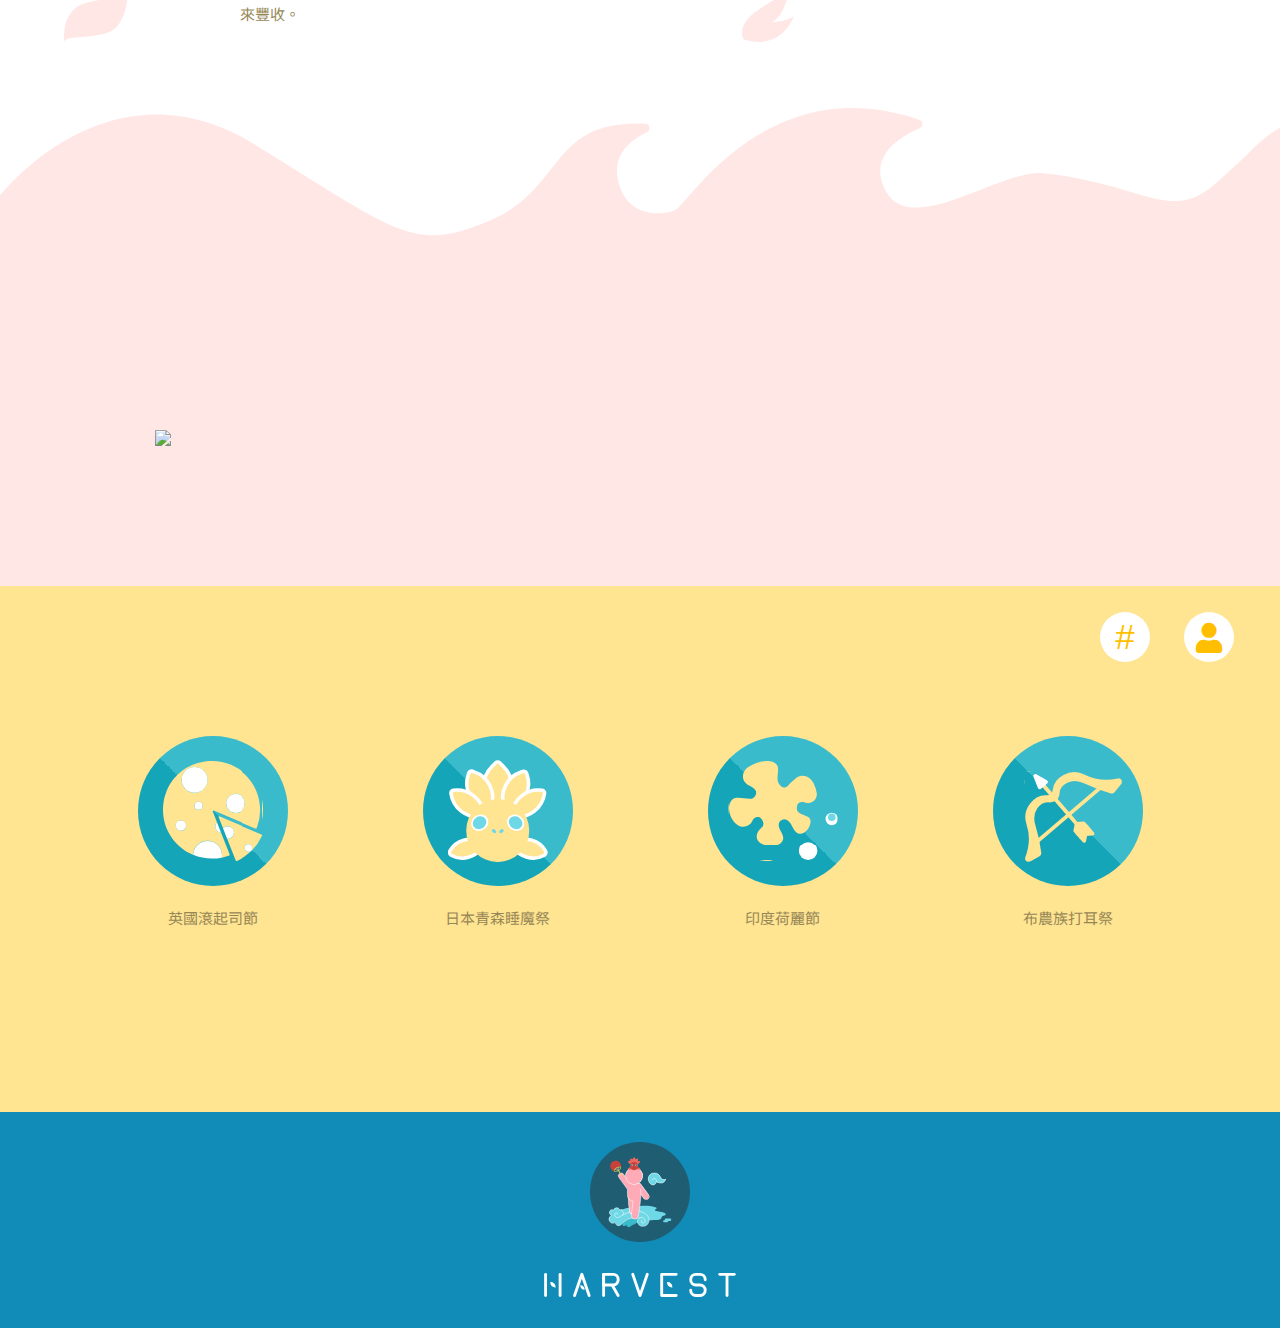
==== commit 491b9fb6: "game" ====
--- a/aptinet.html
+++ b/aptinet.html
@@ -91,7 +91,7 @@
       </div><img class="aptinet_feature_bottom" src="./image/aptinet_feature_bottom.svg" alt=""/>
     </section>
     <section id="section_aptinet_game">
-      <div class="game"></div>
+      <div class="container"><a href="./game_1.rar" download="game"><img class="section_game" src="./image/g2.gif"/></a></div>
     </section>
     <section id="section_aptinet_menu">
       <div class="container">
--- a/style/style.css
+++ b/style/style.css
@@ -576,12 +576,9 @@
   background-color: #ffe7e6;
 }
 
-.game {
-  width: 700px;
-  height: 500px;
-  background-color: #ffffff;
-  margin-right: auto;
-  margin-left: auto;
+.section_game {
+  position: relative;
+  padding: 80px;
 }
 
 section#section_cheese_menu {
@@ -3623,6 +3620,7 @@
 
 section#section_difference_menu {
   background-color: #6ed8e6;
+  padding: 150px 0;
 }
 
 section#section_difference_menu p {
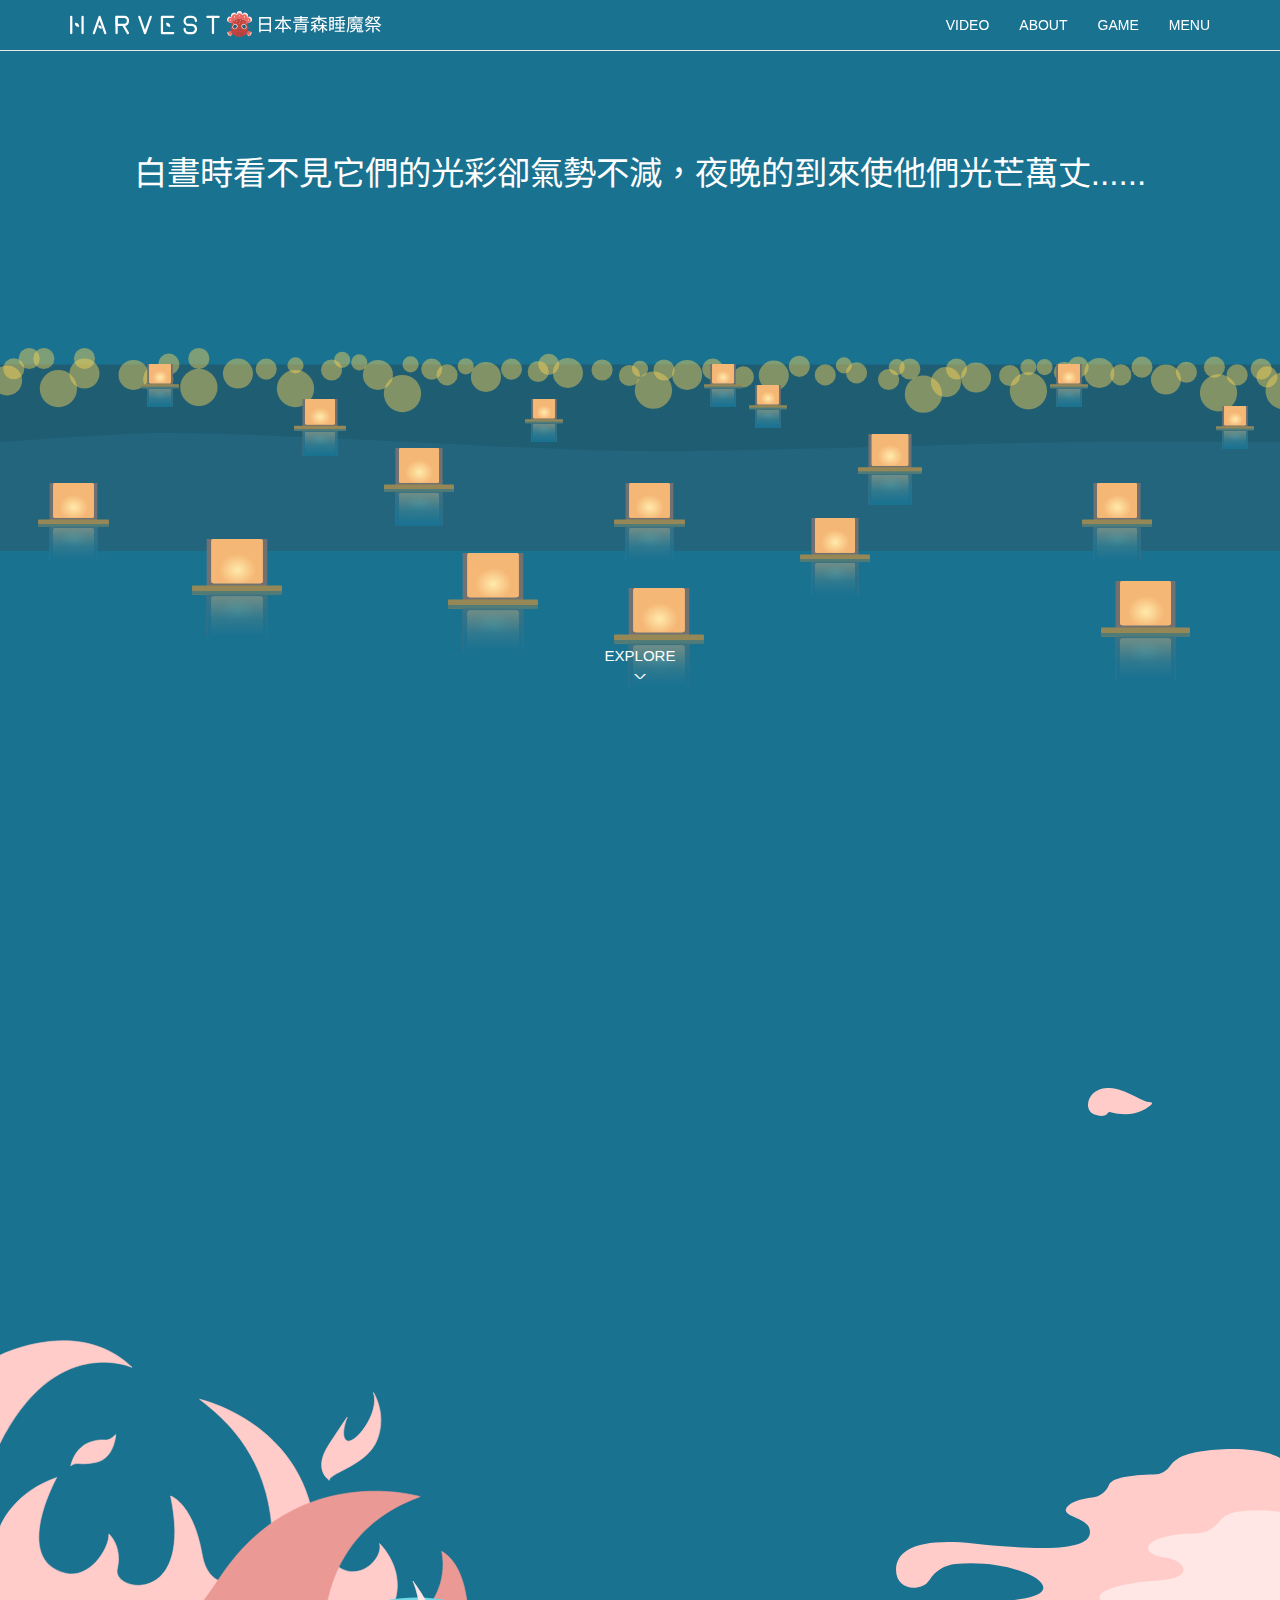
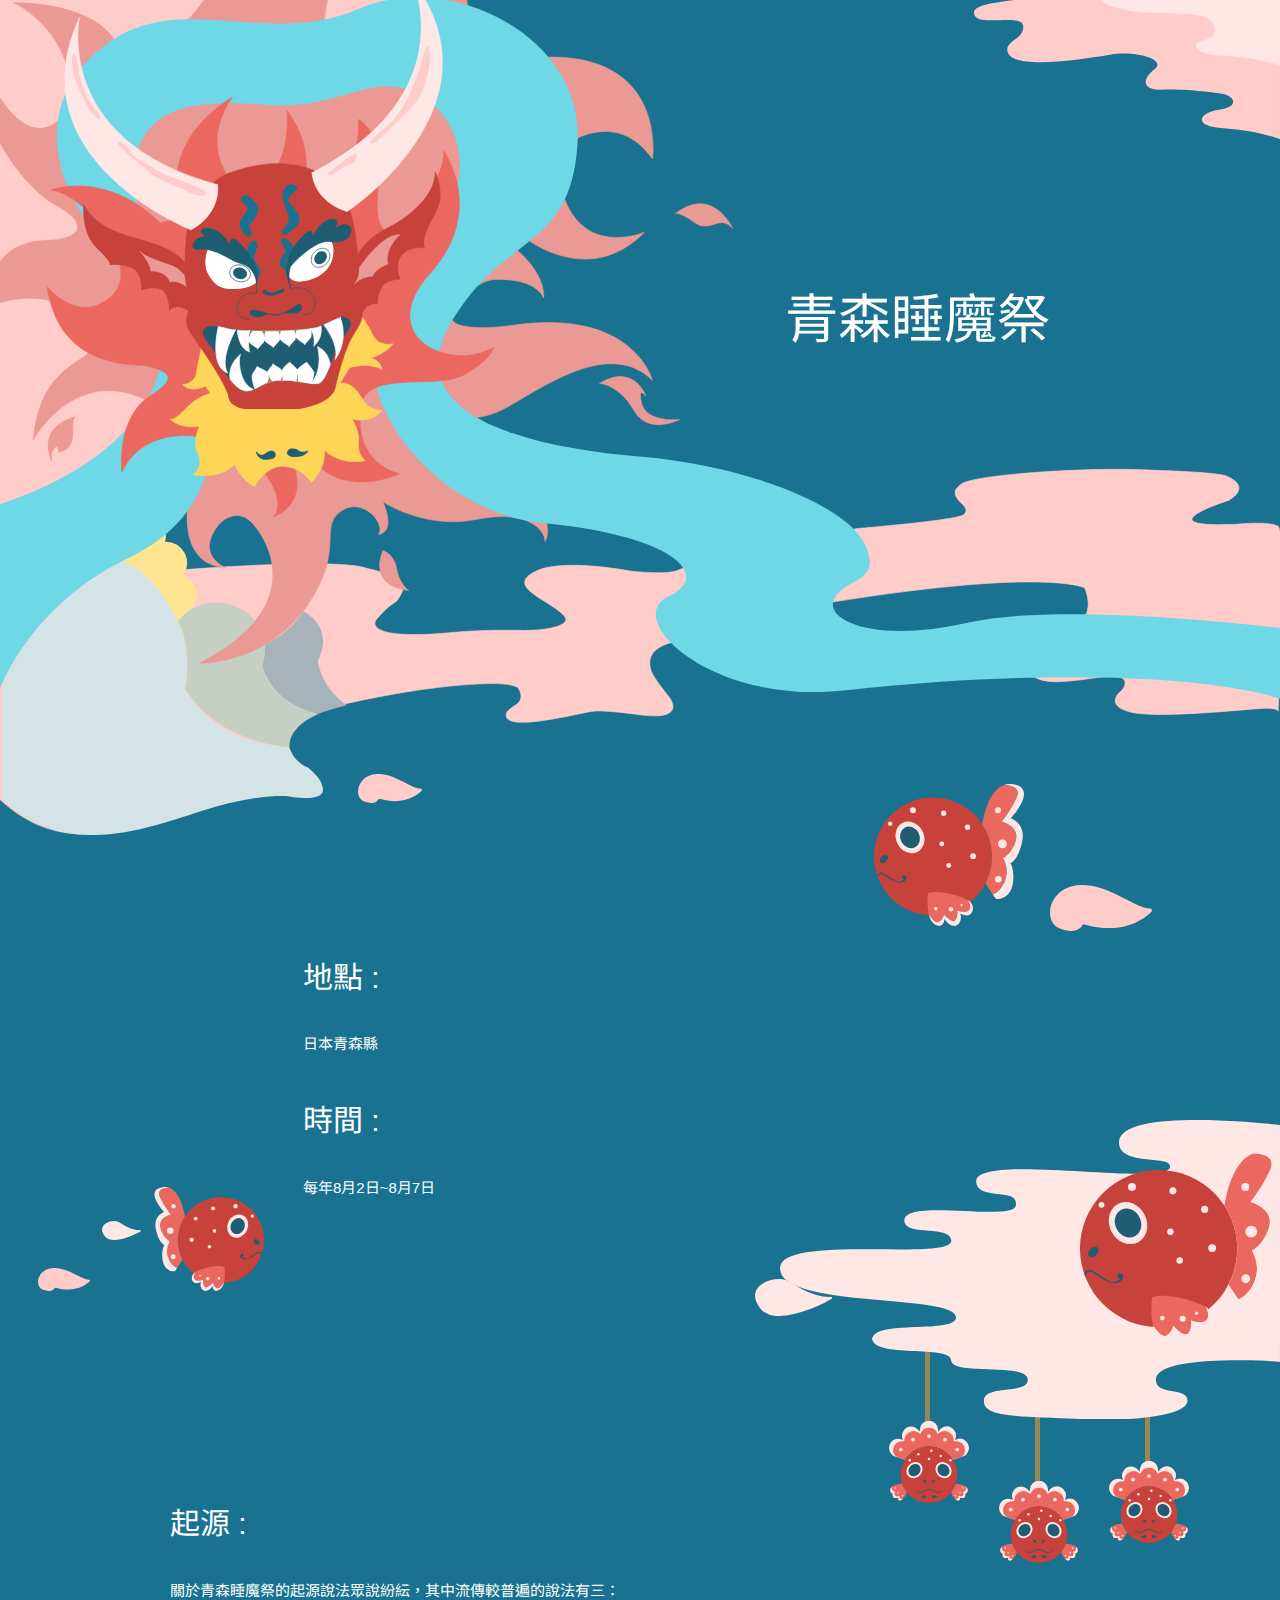
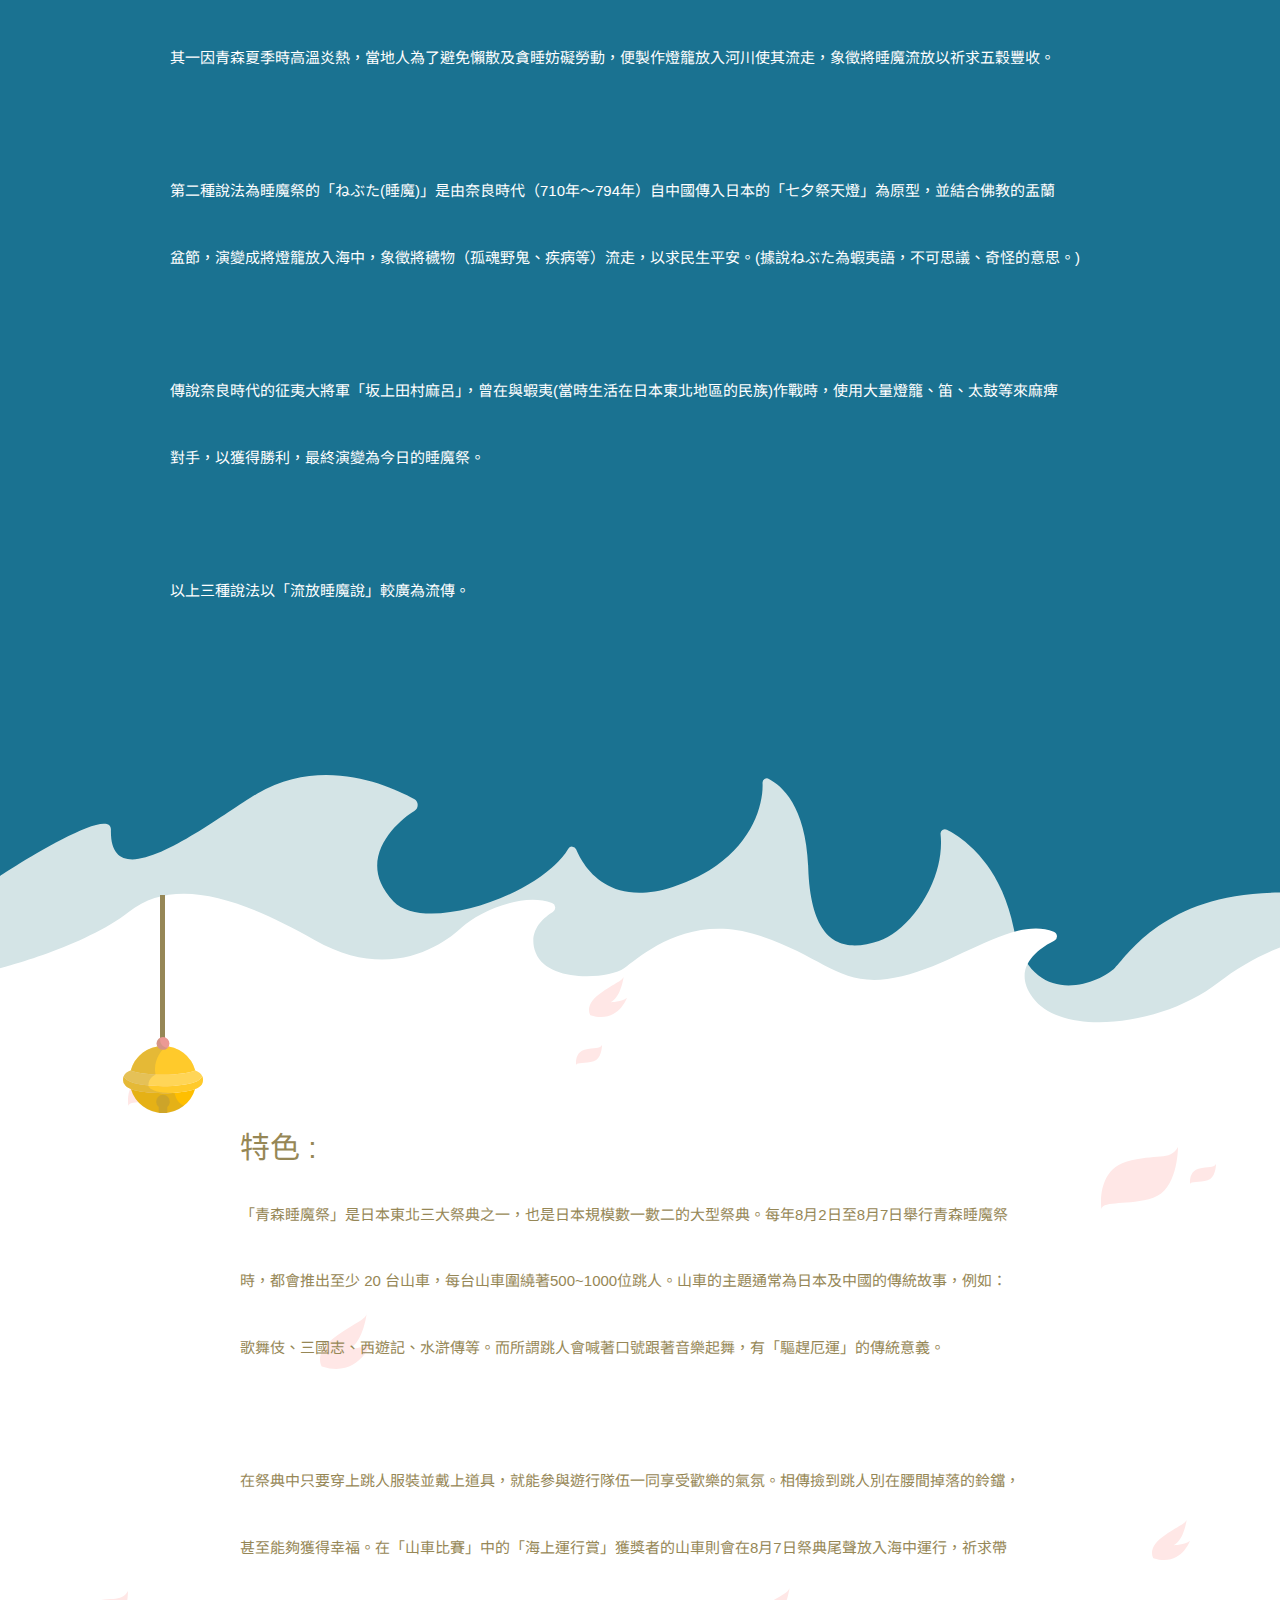
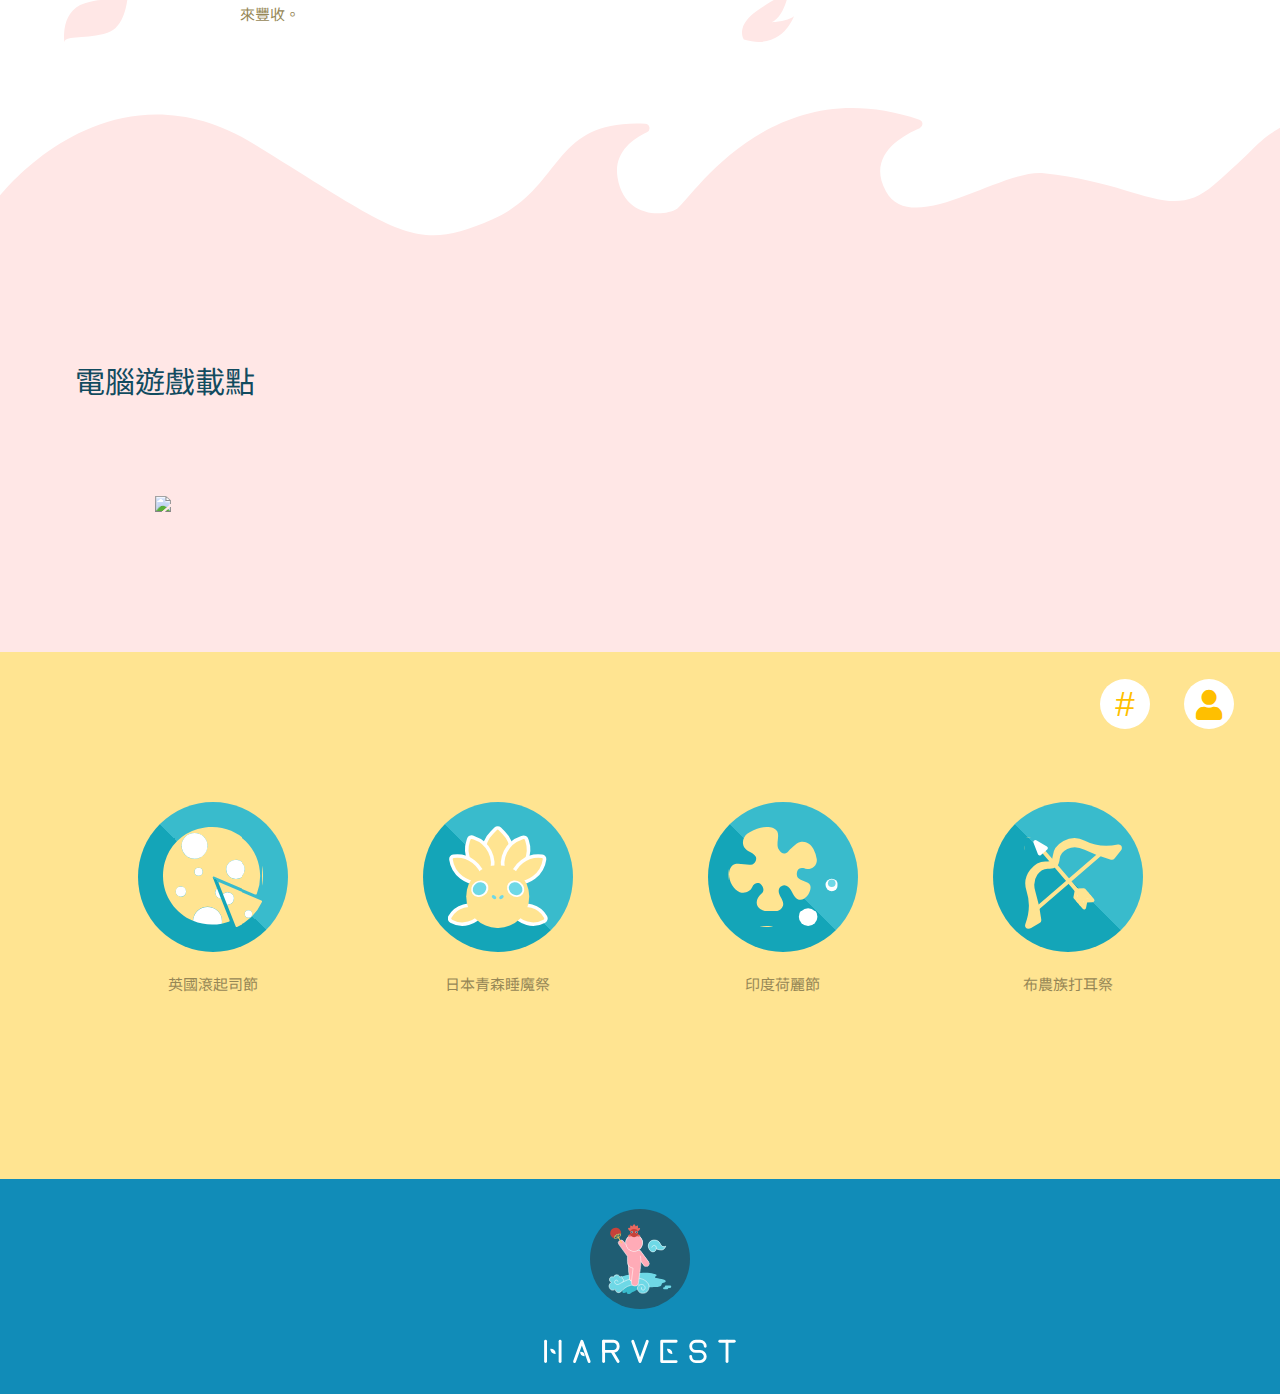
==== commit cf3e53dc: "game" ====
--- a/aptinet.html
+++ b/aptinet.html
@@ -91,7 +91,9 @@
       </div><img class="aptinet_feature_bottom" src="./image/aptinet_feature_bottom.svg" alt=""/>
     </section>
     <section id="section_aptinet_game">
-      <div class="container"><a href="./game_1.rar" download="game"><img class="section_game" src="./image/g2.gif"/></a></div>
+      <div class="container">
+        <div class="title">電腦遊戲載點</div><a href="./game_1.rar" download="game"><img class="section_game" src="./image/g2.gif"/></a>
+      </div>
     </section>
     <section id="section_aptinet_menu">
       <div class="container">
--- a/style/style.css
+++ b/style/style.css
@@ -576,6 +576,10 @@
   background-color: #ffe7e6;
 }
 
+section#section_cheese_game .title {
+  color: #114b5f;
+}
+
 .section_game {
   position: relative;
   padding: 80px;
@@ -1518,6 +1522,10 @@
   background-color: #ffe7e6;
 }
 
+section#section_aptinet_game .title {
+  color: #114b5f;
+}
+
 section#section_aptinet_menu {
   background-color: #ffe491;
   padding: 150px 0px;
@@ -2249,6 +2257,10 @@
 
 section#section_mala_game {
   background-color: #39bbcc;
+}
+
+section#section_mala_game .title {
+  color: #114b5f;
 }
 
 section#section_mala_menu {
@@ -2685,6 +2697,10 @@
 
 section#section_holi_game {
   background-color: #39bbcc;
+}
+
+section#section_holi_game .title {
+  color: #114b5f;
 }
 
 section#section_holi_menu {
